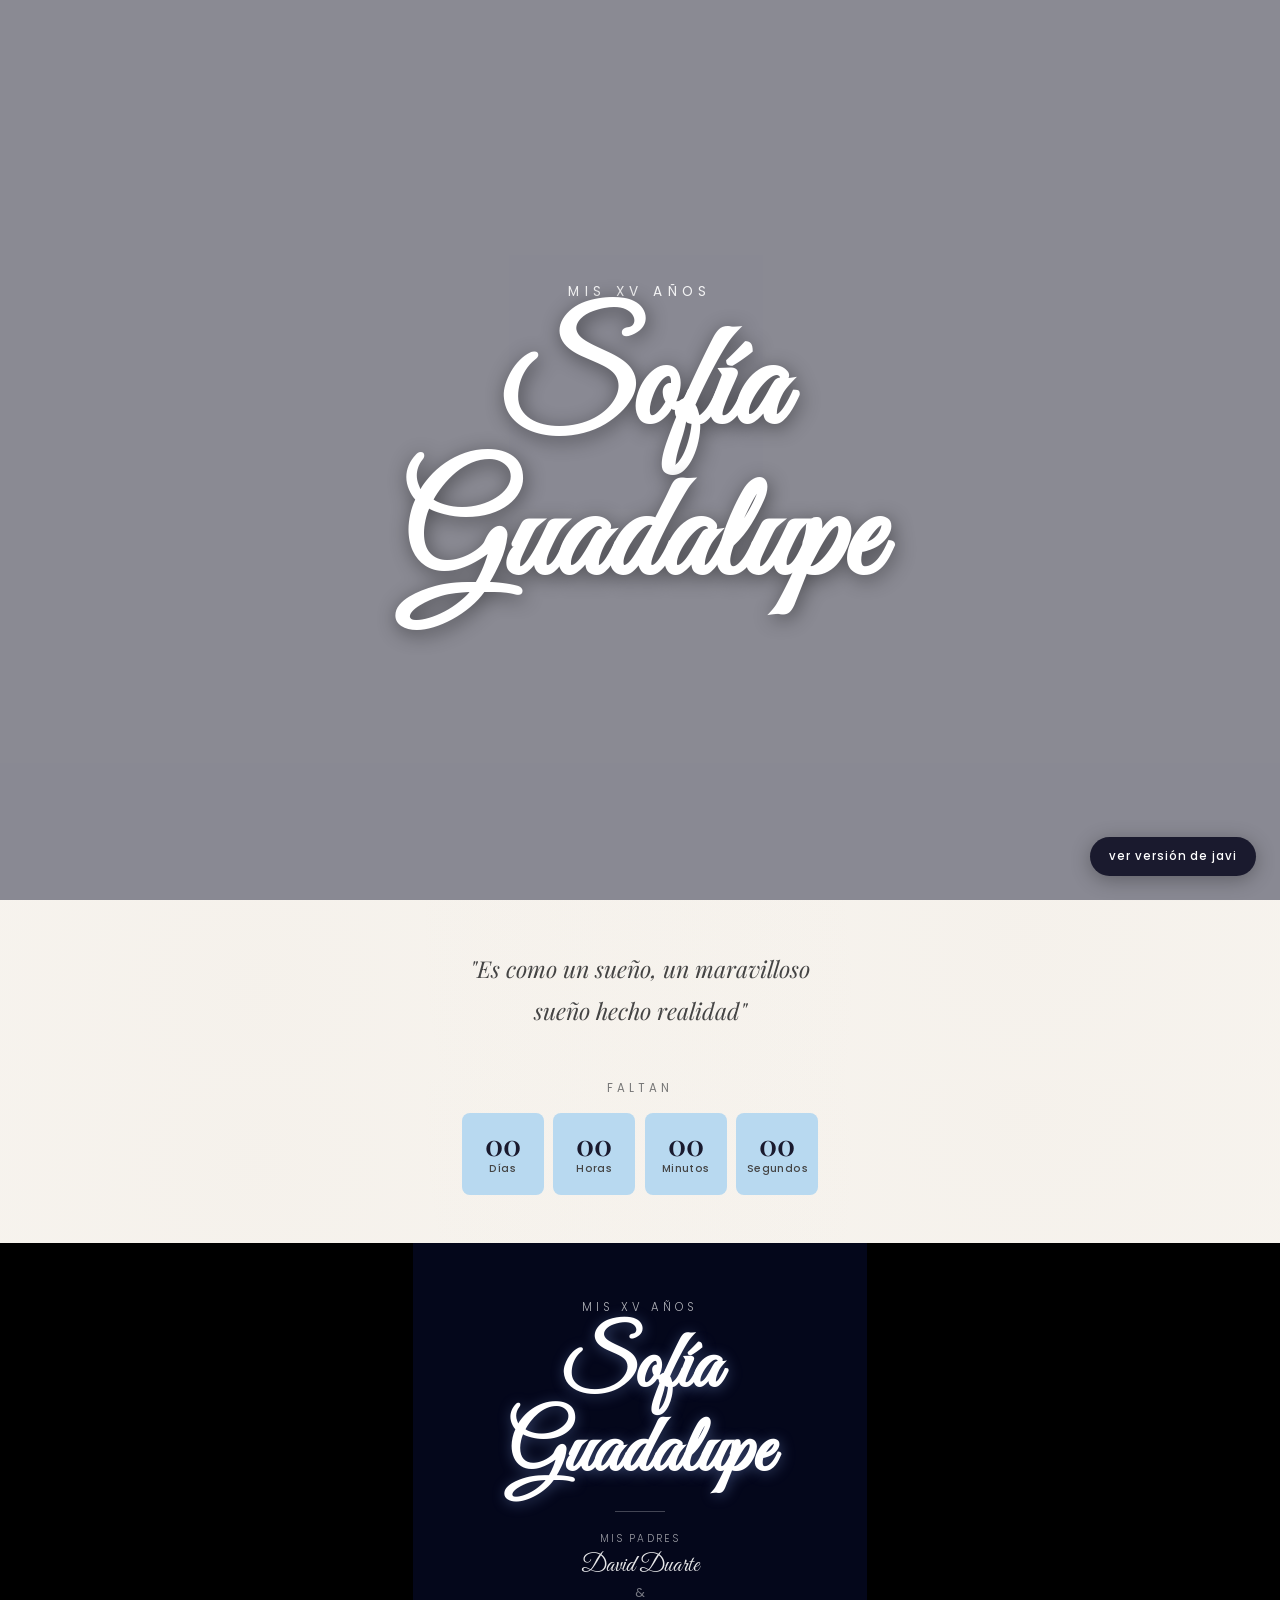
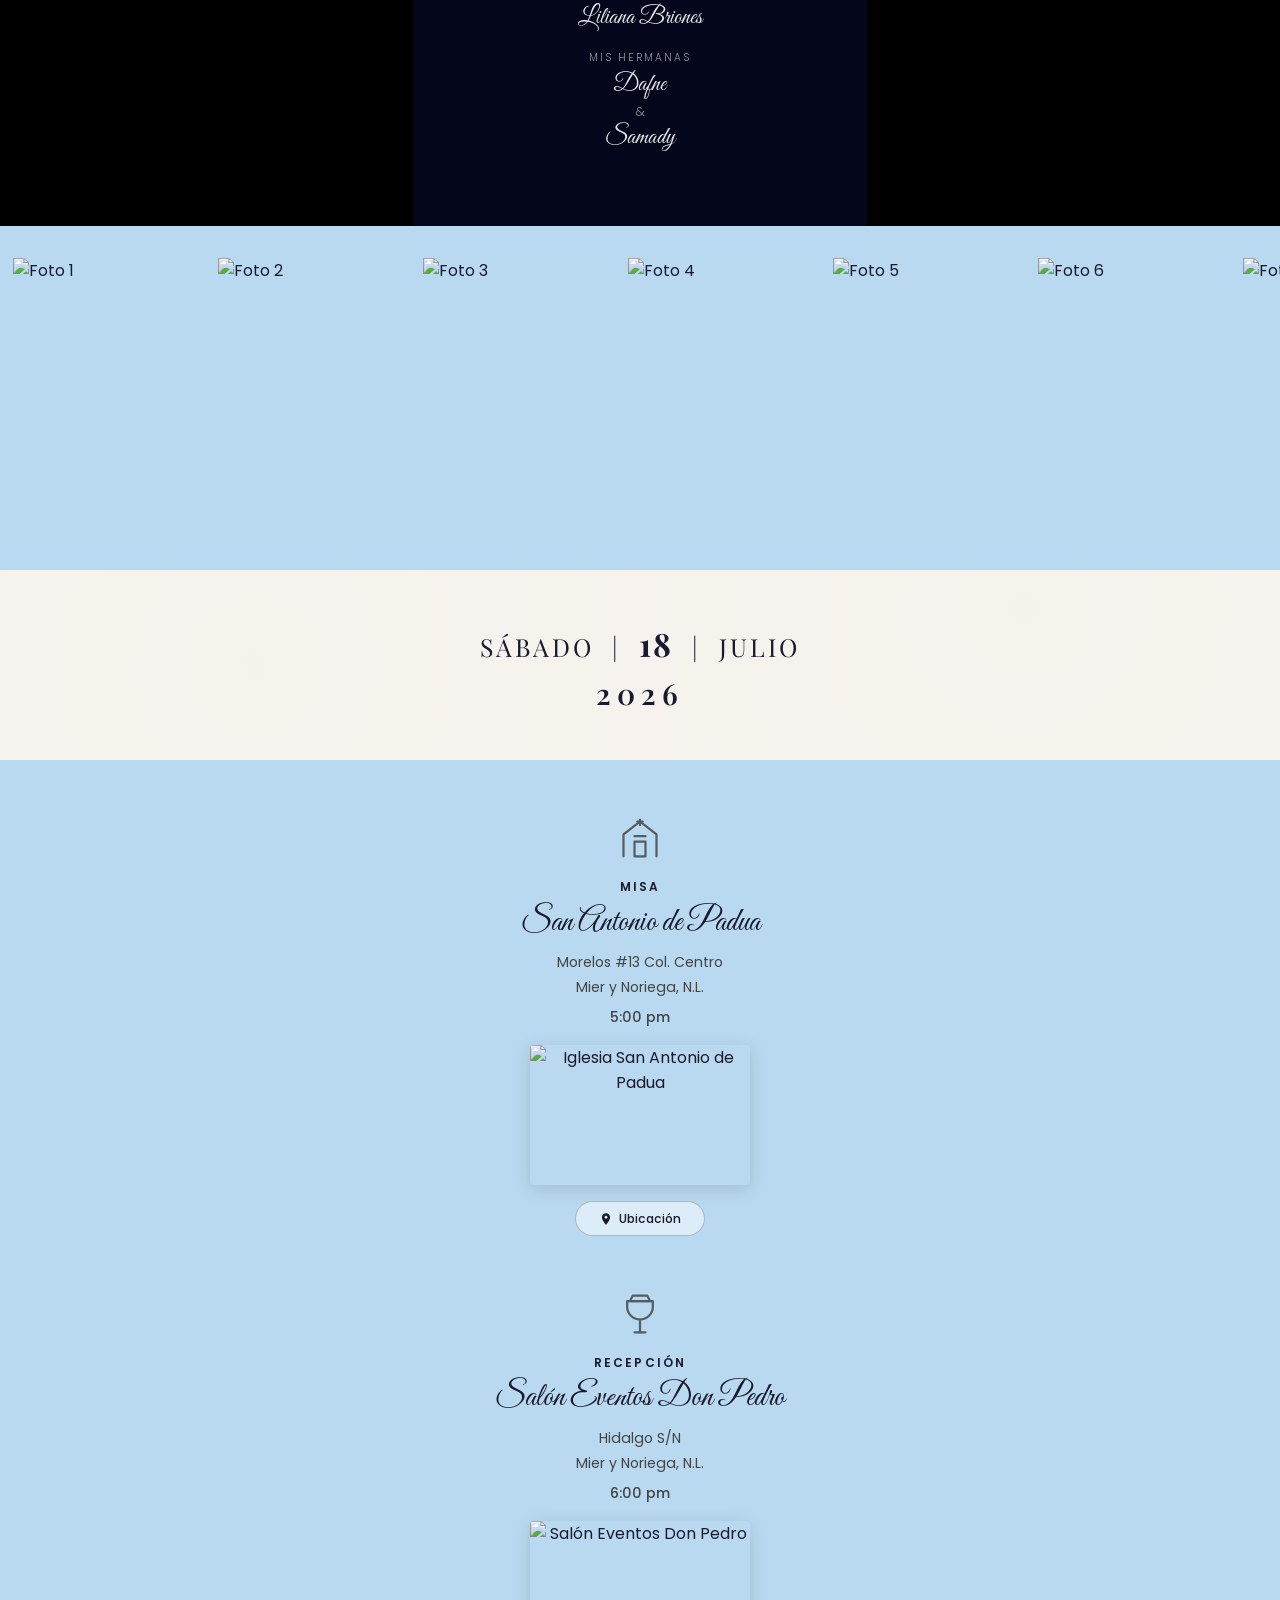
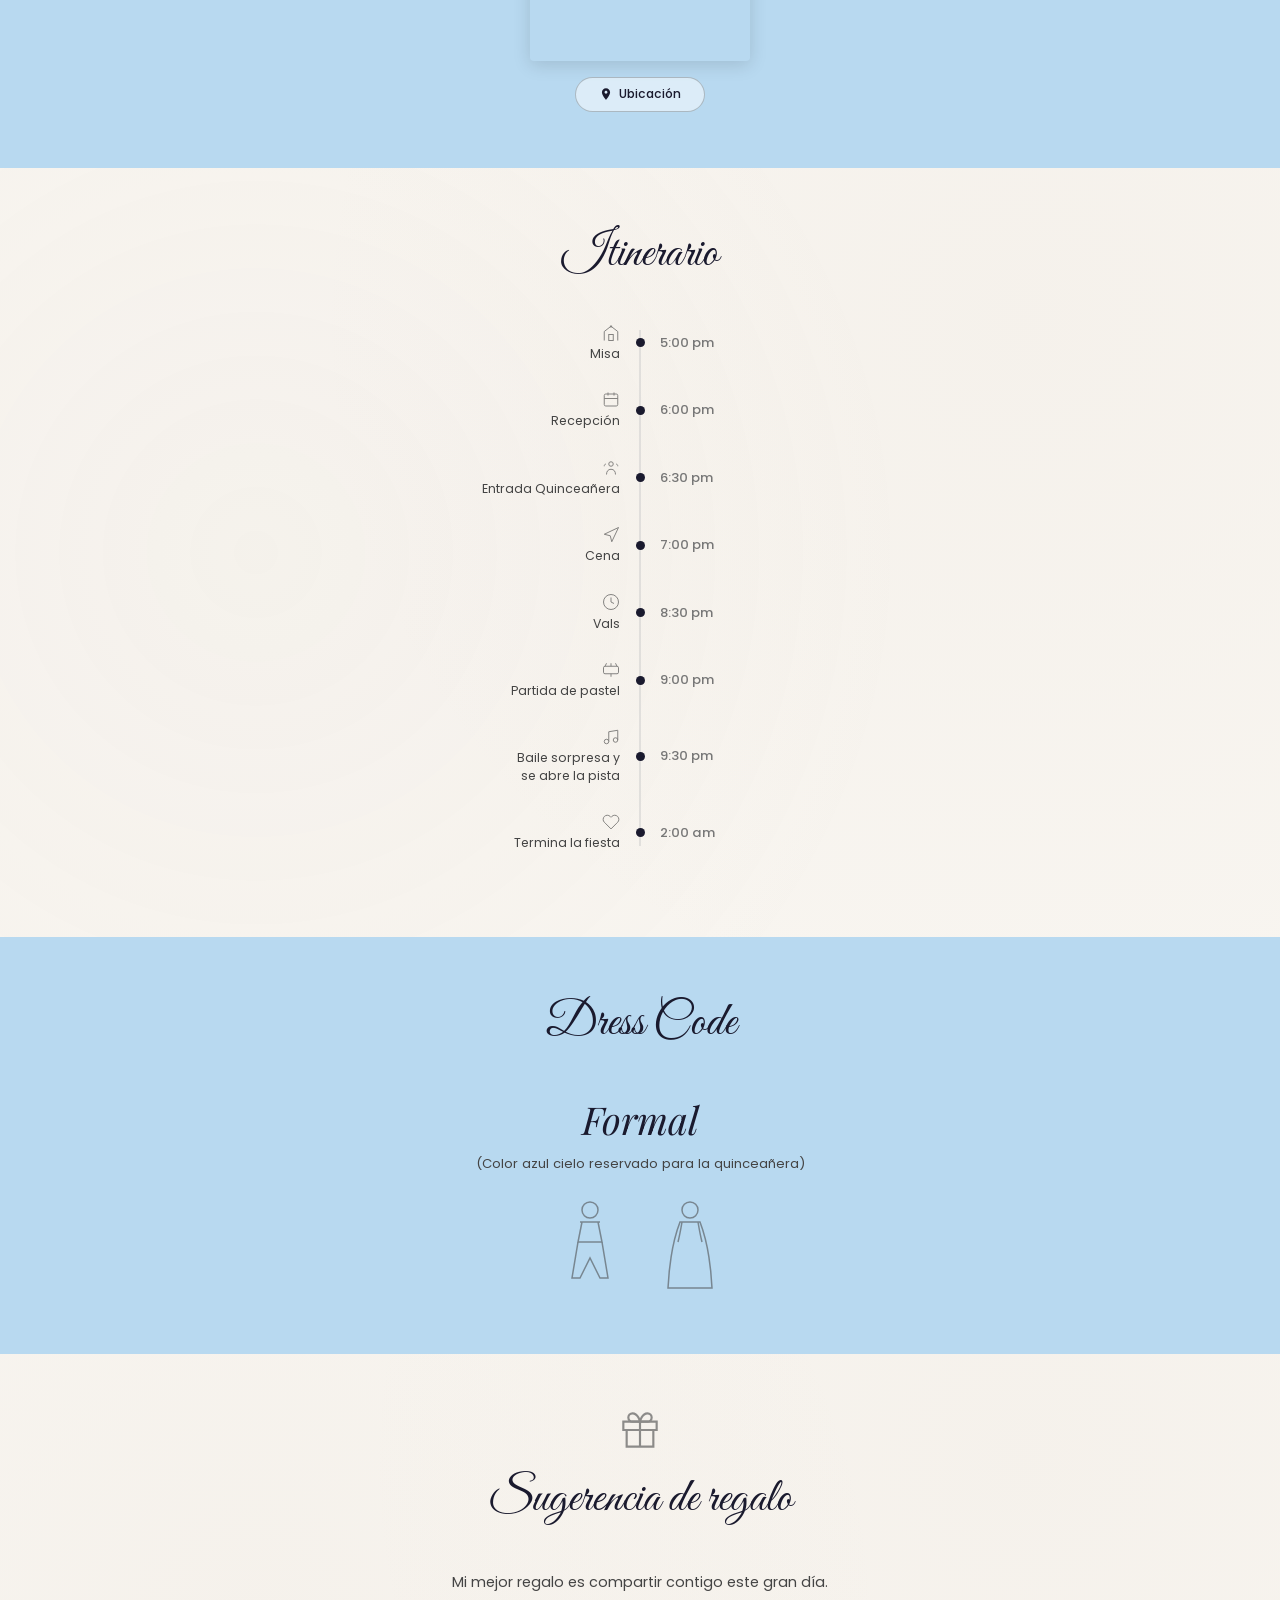
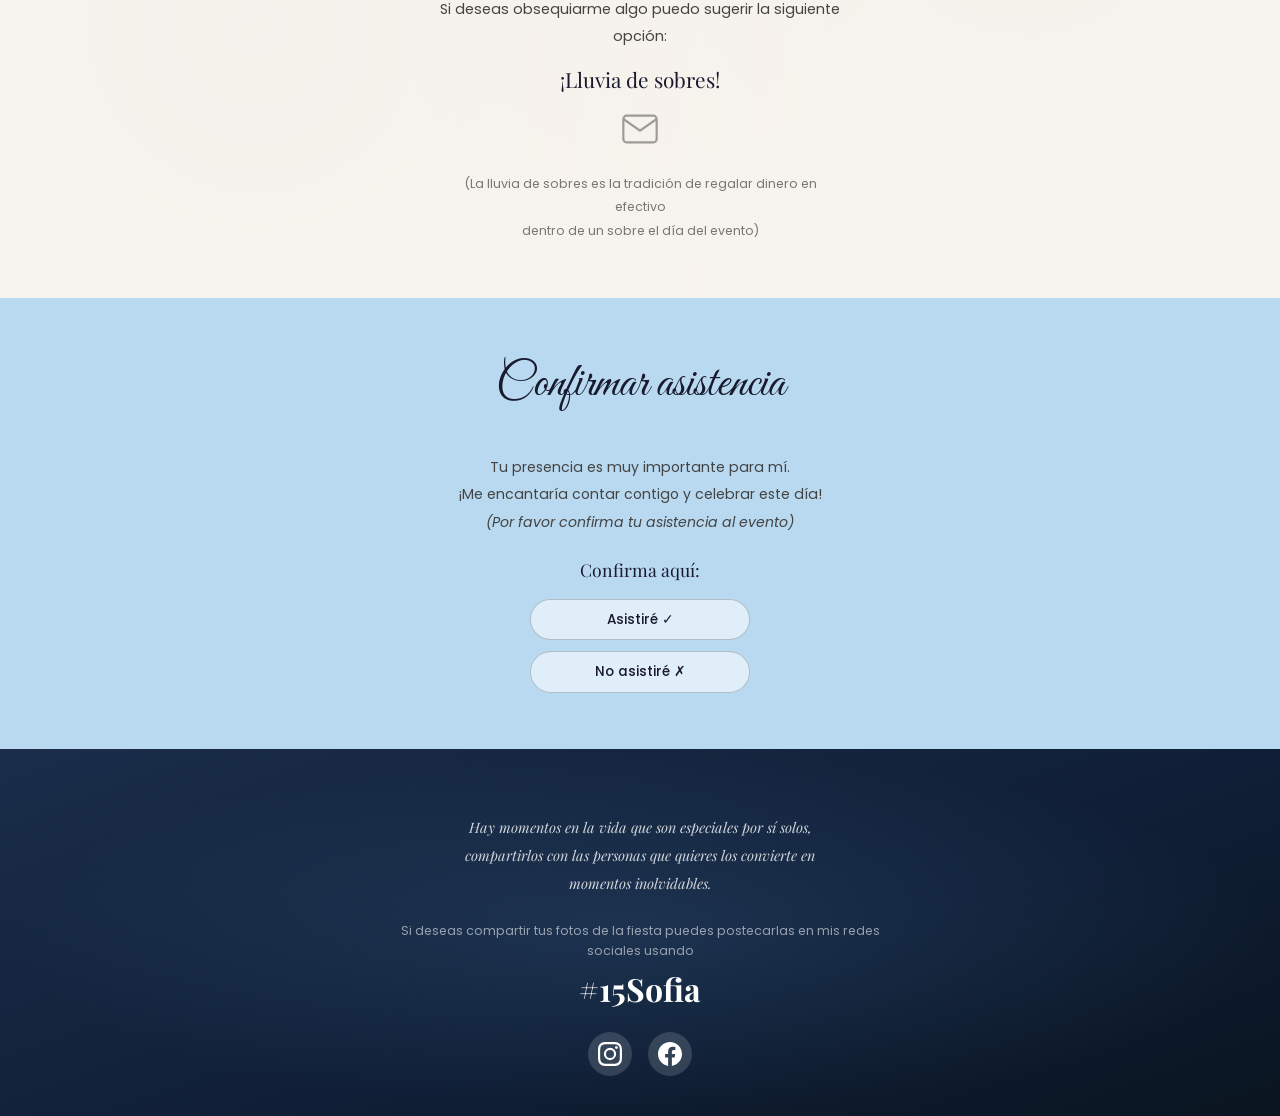
==== index.html @ 80cb5ed6 "Replace all image placeholders with freepik image" ====
<!DOCTYPE html>
<html lang="es">
<head>
    <meta charset="UTF-8">
    <meta name="viewport" content="width=device-width, initial-scale=1.0">
    <title>Sofía Guadalupe - Mis XV Años</title>
    <link rel="stylesheet" href="styles.css?v=4">
    <link rel="preconnect" href="https://fonts.googleapis.com">
    <link rel="preconnect" href="https://fonts.gstatic.com" crossorigin>
    <link href="https://fonts.googleapis.com/css2?family=Great+Vibes&family=Playfair+Display:ital,wght@0,400;0,600;0,700;1,400&family=Poppins:wght@300;400;500;600&display=swap" rel="stylesheet">
</head>
<body>

    <!-- 1. HERO -->
    <section class="hero" style="background-image: url('https://cdn-icons-png.freepik.com/512/11242/11242621.png');">
        <div class="hero-overlay"></div>
        <div class="hero-content">
            <p class="hero-label">MIS XV AÑOS</p>
            <h1 class="hero-name">Sofía<br>Guadalupe</h1>
        </div>
    </section>

    <!-- 2. QUOTE -->
    <section class="quote-section texture-bg">
        <p class="quote-text">"Es como un sueño, un maravilloso<br>sueño hecho realidad"</p>
    </section>

    <!-- 3. COUNTDOWN -->
    <section class="countdown-section texture-bg">
        <p class="countdown-label">FALTAN</p>
        <div class="countdown-grid">
            <div class="countdown-box">
                <span class="countdown-number" id="days">00</span>
                <span class="countdown-unit">Días</span>
            </div>
            <div class="countdown-box">
                <span class="countdown-number" id="hours">00</span>
                <span class="countdown-unit">Horas</span>
            </div>
            <div class="countdown-box">
                <span class="countdown-number" id="minutes">00</span>
                <span class="countdown-unit">Minutos</span>
            </div>
            <div class="countdown-box">
                <span class="countdown-number" id="seconds">00</span>
                <span class="countdown-unit">Segundos</span>
            </div>
        </div>
    </section>

    <!-- 4. INVITATION CARD -->
    <section class="invitation-section">
        <div class="invitation-layout">
            <div class="inv-side inv-left" style="background-image: url('https://cdn-icons-png.freepik.com/512/11242/11242621.png');"></div>
            <div class="invitation-card">
                <p class="inv-xv-label">MIS XV AÑOS</p>
                <h2 class="inv-name">Sofía<br>Guadalupe</h2>
                <div class="inv-divider"></div>
                <div class="inv-family-block">
                    <p class="inv-family-title">Mis padres</p>
                    <p class="inv-family-script">David Duarte</p>
                    <p class="inv-amp">&amp;</p>
                    <p class="inv-family-script">Liliana Briones</p>
                </div>
                <div class="inv-family-block">
                    <p class="inv-family-title">Mis hermanas</p>
                    <p class="inv-family-script">Dafne</p>
                    <p class="inv-amp">&amp;</p>
                    <p class="inv-family-script">Samady</p>
                </div>
            </div>
            <div class="inv-side inv-right" style="background-image: url('https://cdn-icons-png.freepik.com/512/11242/11242621.png'); transform: scaleX(-1);"></div>
        </div>
    </section>

    <!-- 5. PHOTO GALLERY -->
    <section class="gallery-section blue-bg">
        <div class="gallery-scroll">
            <div class="gallery-item">
                <img src="https://cdn-icons-png.freepik.com/512/11242/11242621.png" alt="Foto 1">
            </div>
            <div class="gallery-item">
                <img src="https://images.unsplash.com/photo-1518611507436-f9221403cca2?w=350&h=500&fit=crop" alt="Foto 2">
            </div>
            <div class="gallery-item">
                <img src="https://cdn-icons-png.freepik.com/512/11242/11242621.png" alt="Foto 3">
            </div>
            <div class="gallery-item">
                <img src="https://cdn-icons-png.freepik.com/512/11242/11242621.png" alt="Foto 4">
            </div>
            <div class="gallery-item">
                <img src="https://cdn-icons-png.freepik.com/512/11242/11242621.png" alt="Foto 5">
            </div>
            <div class="gallery-item">
                <img src="https://cdn-icons-png.freepik.com/512/11242/11242621.png" alt="Foto 6">
            </div>
            <div class="gallery-item">
                <img src="https://cdn-icons-png.freepik.com/512/11242/11242621.png" alt="Foto 7">
            </div>
        </div>
    </section>

    <!-- 6. DATE -->
    <section class="date-section texture-bg">
        <p class="date-text">SÁBADO &nbsp;|&nbsp; <strong>18</strong> &nbsp;|&nbsp; JULIO</p>
        <p class="date-year">2026</p>
    </section>

    <!-- 7. EVENT DETAILS -->
    <section class="event-section blue-bg">

        <div class="event-item">
            <div class="event-icon-wrap">
                <svg xmlns="http://www.w3.org/2000/svg" width="44" height="44" viewBox="0 0 24 24" fill="none" stroke="#333" stroke-width="1.2" stroke-linecap="round" stroke-linejoin="round">
                    <path d="M12 2v3M10.5 3h3M3 22V10l9-7 9 7v12"/>
                    <rect x="9" y="14" width="6" height="8"/>
                    <path d="M9 11h6"/>
                </svg>
            </div>
            <h3 class="event-type">Misa</h3>
            <p class="event-venue-script">San Antonio de Padua</p>
            <p class="event-address">Morelos #13 Col. Centro<br>Mier y Noriega, N.L.</p>
            <p class="event-time-tag">5:00 pm</p>
            <div class="event-venue-photo">
                <img src="https://cdn-icons-png.freepik.com/512/11242/11242621.png" alt="Iglesia San Antonio de Padua">
            </div>
            <a href="https://maps.google.com/?q=San+Antonio+de+Padua+Mier+y+Noriega+NL" target="_blank" class="location-btn">
                <svg xmlns="http://www.w3.org/2000/svg" width="14" height="14" viewBox="0 0 24 24" fill="currentColor"><path d="M12 2C8.13 2 5 5.13 5 9c0 5.25 7 13 7 13s7-7.75 7-13c0-3.87-3.13-7-7-7zm0 9.5c-1.38 0-2.5-1.12-2.5-2.5s1.12-2.5 2.5-2.5 2.5 1.12 2.5 2.5-1.12 2.5-2.5 2.5z"/></svg>
                Ubicación
            </a>
        </div>

        <div class="event-item">
            <div class="event-icon-wrap">
                <svg xmlns="http://www.w3.org/2000/svg" width="44" height="44" viewBox="0 0 24 24" fill="none" stroke="#333" stroke-width="1.2" stroke-linecap="round" stroke-linejoin="round">
                    <path d="M8 2h8l1.5 3H6.5L8 2z"/>
                    <path d="M5 5h14v3a7 7 0 0 1-14 0V5z"/>
                    <path d="M12 15v7"/>
                    <path d="M9 22h6"/>
                </svg>
            </div>
            <h3 class="event-type">Recepción</h3>
            <p class="event-venue-script">Salón Eventos Don Pedro</p>
            <p class="event-address">Hidalgo S/N<br>Mier y Noriega, N.L.</p>
            <p class="event-time-tag">6:00 pm</p>
            <div class="event-venue-photo">
                <img src="https://cdn-icons-png.freepik.com/512/11242/11242621.png" alt="Salón Eventos Don Pedro">
            </div>
            <a href="https://maps.google.com/?q=Salon+Don+Pedro+Mier+y+Noriega+NL" target="_blank" class="location-btn">
                <svg xmlns="http://www.w3.org/2000/svg" width="14" height="14" viewBox="0 0 24 24" fill="currentColor"><path d="M12 2C8.13 2 5 5.13 5 9c0 5.25 7 13 7 13s7-7.75 7-13c0-3.87-3.13-7-7-7zm0 9.5c-1.38 0-2.5-1.12-2.5-2.5s1.12-2.5 2.5-2.5 2.5 1.12 2.5 2.5-1.12 2.5-2.5 2.5z"/></svg>
                Ubicación
            </a>
        </div>

    </section>

    <!-- 8. ITINERARY -->
    <section class="itinerary-section texture-bg">
        <h2 class="section-script">Itinerario</h2>
        <div class="timeline">
            <div class="tl-item">
                <div class="tl-left">
                    <svg xmlns="http://www.w3.org/2000/svg" width="22" height="22" viewBox="0 0 24 24" fill="none" stroke="#444" stroke-width="1.3"><path d="M12 2v3M10.5 3h3M3 22V10l9-7 9 7v12"/><rect x="9" y="14" width="6" height="8"/></svg>
                    <span class="tl-label">Misa</span>
                </div>
                <div class="tl-dot"></div>
                <div class="tl-right">5:00 pm</div>
            </div>
            <div class="tl-item">
                <div class="tl-left">
                    <svg xmlns="http://www.w3.org/2000/svg" width="22" height="22" viewBox="0 0 24 24" fill="none" stroke="#444" stroke-width="1.3"><rect x="3" y="4" width="18" height="16" rx="2"/><path d="M16 2v4M8 2v4M3 10h18"/></svg>
                    <span class="tl-label">Recepción</span>
                </div>
                <div class="tl-dot"></div>
                <div class="tl-right">6:00 pm</div>
            </div>
            <div class="tl-item">
                <div class="tl-left">
                    <svg xmlns="http://www.w3.org/2000/svg" width="22" height="22" viewBox="0 0 24 24" fill="none" stroke="#444" stroke-width="1.3"><circle cx="12" cy="8" r="3"/><path d="M6 22c0-4 2-7 6-7s6 3 6 7"/><path d="M19 8c1.5.5 2 1.5 2 3"/><path d="M5 8c-1.5.5-2 1.5-2 3"/></svg>
                    <span class="tl-label">Entrada Quinceañera</span>
                </div>
                <div class="tl-dot"></div>
                <div class="tl-right">6:30 pm</div>
            </div>
            <div class="tl-item">
                <div class="tl-left">
                    <svg xmlns="http://www.w3.org/2000/svg" width="22" height="22" viewBox="0 0 24 24" fill="none" stroke="#444" stroke-width="1.3"><path d="M3 11l19-9-9 19-2-8-8-2z"/></svg>
                    <span class="tl-label">Cena</span>
                </div>
                <div class="tl-dot"></div>
                <div class="tl-right">7:00 pm</div>
            </div>
            <div class="tl-item">
                <div class="tl-left">
                    <svg xmlns="http://www.w3.org/2000/svg" width="22" height="22" viewBox="0 0 24 24" fill="none" stroke="#444" stroke-width="1.3"><circle cx="12" cy="12" r="10"/><path d="M12 6v6l4 2"/></svg>
                    <span class="tl-label">Vals</span>
                </div>
                <div class="tl-dot"></div>
                <div class="tl-right">8:30 pm</div>
            </div>
            <div class="tl-item">
                <div class="tl-left">
                    <svg xmlns="http://www.w3.org/2000/svg" width="22" height="22" viewBox="0 0 24 24" fill="none" stroke="#444" stroke-width="1.3"><path d="M20 7H4a2 2 0 0 0-2 2v6a2 2 0 0 0 2 2h16a2 2 0 0 0 2-2V9a2 2 0 0 0-2-2z"/><path d="M12 3v4M12 17v4M4 7l2-4M20 7l-2-4"/></svg>
                    <span class="tl-label">Partida de pastel</span>
                </div>
                <div class="tl-dot"></div>
                <div class="tl-right">9:00 pm</div>
            </div>
            <div class="tl-item">
                <div class="tl-left">
                    <svg xmlns="http://www.w3.org/2000/svg" width="22" height="22" viewBox="0 0 24 24" fill="none" stroke="#444" stroke-width="1.3"><path d="M9 18V5l12-2v13"/><circle cx="6" cy="18" r="3"/><circle cx="18" cy="16" r="3"/></svg>
                    <span class="tl-label">Baile sorpresa y<br>se abre la pista</span>
                </div>
                <div class="tl-dot"></div>
                <div class="tl-right">9:30 pm</div>
            </div>
            <div class="tl-item">
                <div class="tl-left">
                    <svg xmlns="http://www.w3.org/2000/svg" width="22" height="22" viewBox="0 0 24 24" fill="none" stroke="#444" stroke-width="1.3"><path d="M20.84 4.61a5.5 5.5 0 0 0-7.78 0L12 5.67l-1.06-1.06a5.5 5.5 0 0 0-7.78 7.78l1.06 1.06L12 21.23l7.78-7.78 1.06-1.06a5.5 5.5 0 0 0 0-7.78z"/></svg>
                    <span class="tl-label">Termina la fiesta</span>
                </div>
                <div class="tl-dot"></div>
                <div class="tl-right">2:00 am</div>
            </div>
        </div>
    </section>

    <!-- 9. DRESS CODE -->
    <section class="dresscode-section blue-bg">
        <h2 class="section-script">Dress Code</h2>
        <p class="dresscode-style">Formal</p>
        <p class="dresscode-note">(Color azul cielo reservado para la quinceañera)</p>
        <div class="dresscode-figures">
            <svg xmlns="http://www.w3.org/2000/svg" width="60" height="100" viewBox="0 0 60 100" fill="none" stroke="#444" stroke-width="1.5">
                <circle cx="30" cy="12" r="8"/>
                <path d="M20 24h20M22 24l-4 20h24l-4-20"/>
                <path d="M18 44l-6 36h8l10-20 10 20h8l-6-36"/>
            </svg>
            <svg xmlns="http://www.w3.org/2000/svg" width="60" height="100" viewBox="0 0 60 100" fill="none" stroke="#444" stroke-width="1.5">
                <circle cx="30" cy="12" r="8"/>
                <path d="M20 24 Q10 50 8 90h44Q50 50 40 24z"/>
                <path d="M22 24 Q20 36 18 44M38 24 Q40 36 42 44"/>
            </svg>
        </div>
    </section>

    <!-- 10. GIFT SUGGESTION -->
    <section class="gift-section texture-bg">
        <div class="gift-icon-wrap">
            <svg xmlns="http://www.w3.org/2000/svg" width="40" height="40" viewBox="0 0 24 24" fill="none" stroke="#555" stroke-width="1.3"><path d="M20 12v10H4V12"/><path d="M22 7H2v5h20V7z"/><path d="M12 22V7"/><path d="M12 7H7.5a2.5 2.5 0 0 1 0-5C11 2 12 7 12 7z"/><path d="M12 7h4.5a2.5 2.5 0 0 0 0-5C13 2 12 7 12 7z"/></svg>
        </div>
        <h2 class="section-script">Sugerencia de regalo</h2>
        <p class="gift-text">Mi mejor regalo es compartir contigo este gran día.<br>Si deseas obsequiarme algo puedo sugerir la siguiente opción:</p>
        <p class="gift-highlight">¡Lluvia de sobres!</p>
        <div class="gift-envelope-wrap">
            <svg xmlns="http://www.w3.org/2000/svg" width="40" height="40" viewBox="0 0 24 24" fill="none" stroke="#555" stroke-width="1.3"><path d="M4 4h16c1.1 0 2 .9 2 2v12c0 1.1-.9 2-2 2H4c-1.1 0-2-.9-2-2V6c0-1.1.9-2 2-2z"/><polyline points="22,6 12,13 2,6"/></svg>
        </div>
        <p class="gift-note">(La lluvia de sobres es la tradición de regalar dinero en efectivo<br>dentro de un sobre el día del evento)</p>
    </section>

    <!-- 11. RSVP -->
    <section class="rsvp-section blue-bg">
        <h2 class="section-script">Confirmar asistencia</h2>
        <p class="rsvp-text">Tu presencia es muy importante para mí.<br>¡Me encantaría contar contigo y celebrar este día!<br><em>(Por favor confirma tu asistencia al evento)</em></p>
        <p class="rsvp-confirm-label">Confirma aquí:</p>
        <div class="rsvp-buttons">
            <button class="rsvp-btn yes-btn" id="yesBtn">Asistiré ✓</button>
            <button class="rsvp-btn no-btn" id="noBtn">No asistiré ✗</button>
        </div>
    </section>

    <!-- 12. FOOTER -->
    <footer class="footer-section">
        <div class="footer-content">
            <p class="footer-quote"><em>Hay momentos en la vida que son especiales por sí solos,<br>compartirlos con las personas que quieres los convierte en<br>momentos inolvidables.</em></p>
            <p class="footer-share">Si deseas compartir tus fotos de la fiesta puedes postecarlas en mis redes sociales usando</p>
            <p class="footer-hashtag">#15Sofia</p>
            <div class="footer-socials">
                <a href="#" class="social-icon">
                    <svg xmlns="http://www.w3.org/2000/svg" width="24" height="24" viewBox="0 0 24 24" fill="white"><path d="M12 2.163c3.204 0 3.584.012 4.85.07 3.252.148 4.771 1.691 4.919 4.919.058 1.265.069 1.645.069 4.849 0 3.205-.012 3.584-.069 4.849-.149 3.225-1.664 4.771-4.919 4.919-1.266.058-1.644.07-4.85.07-3.204 0-3.584-.012-4.849-.07-3.26-.149-4.771-1.699-4.919-4.92-.058-1.265-.07-1.644-.07-4.849 0-3.204.013-3.583.07-4.849.149-3.227 1.664-4.771 4.919-4.919 1.266-.057 1.645-.069 4.849-.069zM12 0C8.741 0 8.333.014 7.053.072 2.695.272.273 2.69.073 7.052.014 8.333 0 8.741 0 12c0 3.259.014 3.668.072 4.948.2 4.358 2.618 6.78 6.98 6.98C8.333 23.986 8.741 24 12 24c3.259 0 3.668-.014 4.948-.072 4.354-.2 6.782-2.618 6.979-6.98.059-1.28.073-1.689.073-4.948 0-3.259-.014-3.667-.072-4.947-.196-4.354-2.617-6.78-6.979-6.98C15.668.014 15.259 0 12 0zm0 5.838a6.162 6.162 0 1 0 0 12.324 6.162 6.162 0 0 0 0-12.324zM12 16a4 4 0 1 1 0-8 4 4 0 0 1 0 8zm6.406-11.845a1.44 1.44 0 1 0 0 2.881 1.44 1.44 0 0 0 0-2.881z"/></svg>
                </a>
                <a href="#" class="social-icon">
                    <svg xmlns="http://www.w3.org/2000/svg" width="24" height="24" viewBox="0 0 24 24" fill="white"><path d="M24 12.073c0-6.627-5.373-12-12-12s-12 5.373-12 12c0 5.99 4.388 10.954 10.125 11.854v-8.385H7.078v-3.47h3.047V9.43c0-3.007 1.792-4.669 4.533-4.669 1.312 0 2.686.235 2.686.235v2.953H15.83c-1.491 0-1.956.925-1.956 1.874v2.25h3.328l-.532 3.47h-2.796v8.385C19.612 23.027 24 18.062 24 12.073z"/></svg>
                </a>
            </div>
        </div>
    </footer>

    <!-- Floating Button -->
    <a href="javi.html" class="float-btn">ver versión de javi</a>

    <script src="script.js?v=2"></script>
</body>
</html>
---- styles.css ----
* {
    margin: 0;
    padding: 0;
    box-sizing: border-box;
}

:root {
    --blue: #b8d9f0;
    --blue-light: #cce4f5;
    --white: #ffffff;
    --texture: #f8f5f0;
    --text-dark: #1a1a2e;
    --text-mid: #444;
    --text-light: #777;
    --script-font: 'Great Vibes', cursive;
    --serif-font: 'Playfair Display', serif;
    --body-font: 'Poppins', sans-serif;
}

html {
    scroll-behavior: smooth;
}

body {
    font-family: var(--body-font);
    color: var(--text-dark);
    overflow-x: hidden;
    -webkit-text-size-adjust: 100%;
}

img {
    max-width: 100%;
    display: block;
}

/* ─── UTILITIES ────────────────────────────────── */
.texture-bg {
    background-color: var(--texture);
    background-image:
        radial-gradient(circle at 20% 50%, rgba(200,180,160,0.06) 0%, transparent 60%),
        radial-gradient(circle at 80% 20%, rgba(200,180,160,0.06) 0%, transparent 60%);
}

.blue-bg {
    background-color: var(--blue);
}

/* ─── 1. HERO ──────────────────────────────────── */
.hero {
    position: relative;
    height: 100vh;
    height: 100svh;
    min-height: 500px;
    background-size: cover;
    background-position: center;
    background-repeat: no-repeat;
    display: flex;
    align-items: center;
    justify-content: center;
    text-align: center;
}

.hero-overlay {
    position: absolute;
    inset: 0;
    background: rgba(10, 10, 30, 0.48);
}

.hero-content {
    position: relative;
    z-index: 2;
    color: white;
    padding: 0 1.5rem;
}

.hero-label {
    font-family: var(--body-font);
    font-size: clamp(0.65rem, 2vw, 0.85rem);
    font-weight: 400;
    letter-spacing: 0.4em;
    opacity: 0.9;
    margin-bottom: 0.8rem;
}

.hero-name {
    font-family: var(--script-font);
    font-size: clamp(3.5rem, 15vw, 9rem);
    line-height: 1.05;
    text-shadow: 2px 4px 20px rgba(0,0,0,0.45);
    animation: fadeUp 1.2s ease both;
}

@keyframes fadeUp {
    from { opacity: 0; transform: translateY(30px); }
    to   { opacity: 1; transform: translateY(0); }
}

/* ─── 2. QUOTE ─────────────────────────────────── */
.quote-section {
    padding: 3rem 1.5rem;
    text-align: center;
}

.quote-text {
    font-family: var(--serif-font);
    font-style: italic;
    font-size: clamp(1rem, 3.5vw, 1.45rem);
    color: var(--text-mid);
    line-height: 1.8;
}

/* ─── 3. COUNTDOWN ─────────────────────────────── */
.countdown-section {
    padding: 0 1.5rem 3rem;
    text-align: center;
}

.countdown-label {
    font-size: 0.72rem;
    letter-spacing: 0.35em;
    color: var(--text-light);
    margin-bottom: 1rem;
}

.countdown-grid {
    display: inline-flex;
    gap: 0.6rem;
    justify-content: center;
    flex-wrap: wrap;
}

.countdown-box {
    background: var(--blue);
    border-radius: 8px;
    width: clamp(62px, 18vw, 82px);
    height: clamp(62px, 18vw, 82px);
    display: flex;
    flex-direction: column;
    align-items: center;
    justify-content: center;
    gap: 2px;
}

.countdown-number {
    font-family: var(--serif-font);
    font-size: clamp(1.4rem, 5vw, 1.8rem);
    font-weight: 600;
    color: var(--text-dark);
    line-height: 1;
}

.countdown-unit {
    font-size: clamp(0.55rem, 1.5vw, 0.65rem);
    color: var(--text-mid);
    font-weight: 500;
    letter-spacing: 0.04em;
}

/* ─── 4. INVITATION CARD ───────────────────────── */
.invitation-section {
    background: #000;
}

.invitation-layout {
    display: grid;
    grid-template-columns: 1fr 1.1fr 1fr;
    min-height: 500px;
}

.inv-side {
    background-size: cover;
    background-position: center;
    opacity: 0.62;
}

.invitation-card {
    background: rgba(5, 8, 30, 0.93);
    color: white;
    display: flex;
    flex-direction: column;
    align-items: center;
    justify-content: center;
    padding: clamp(2rem, 5vw, 3.5rem) clamp(1rem, 4vw, 2.5rem);
    text-align: center;
}

.inv-xv-label {
    font-size: clamp(0.6rem, 1.8vw, 0.72rem);
    letter-spacing: 0.35em;
    opacity: 0.7;
    margin-bottom: 0.7rem;
    font-weight: 300;
}

.inv-name {
    font-family: var(--script-font);
    font-size: clamp(2.4rem, 8vw, 5rem);
    line-height: 1.05;
    margin-bottom: 1rem;
    text-shadow: 1px 2px 14px rgba(150,180,255,0.35);
}

.inv-divider {
    width: 50px;
    height: 1px;
    background: rgba(255,255,255,0.25);
    margin: 0 auto 1.2rem;
}

.inv-family-block {
    margin-bottom: 1rem;
}

.inv-family-title {
    font-size: clamp(0.58rem, 1.5vw, 0.65rem);
    letter-spacing: 0.2em;
    text-transform: uppercase;
    opacity: 0.6;
    margin-bottom: 0.25rem;
    font-weight: 300;
}

.inv-family-script {
    font-family: var(--script-font);
    font-size: clamp(1.1rem, 3.5vw, 1.5rem);
    opacity: 0.9;
    line-height: 1.3;
}

.inv-amp {
    font-size: 0.8rem;
    opacity: 0.45;
    margin: 0.1rem 0;
}

/* ─── 5. GALLERY ───────────────────────────────── */
.gallery-section {
    padding: 2rem 0;
    overflow: hidden;
}

.gallery-scroll {
    display: flex;
    gap: 5px;
    overflow-x: auto;
    padding: 0 0.8rem;
    scrollbar-width: none;
    -ms-overflow-style: none;
    -webkit-overflow-scrolling: touch;
    cursor: grab;
    touch-action: pan-x;
}

.gallery-scroll::-webkit-scrollbar { display: none; }
.gallery-scroll:active { cursor: grabbing; }

.gallery-item {
    flex: 0 0 auto;
    width: clamp(130px, 30vw, 200px);
}

.gallery-item img {
    width: 100%;
    height: clamp(185px, 45vw, 280px);
    object-fit: cover;
}

/* ─── 6. DATE ──────────────────────────────────── */
.date-section {
    padding: 3rem 1.5rem;
    text-align: center;
}

.date-text {
    font-family: var(--serif-font);
    font-size: clamp(0.9rem, 3.5vw, 1.55rem);
    font-weight: 400;
    letter-spacing: 0.12em;
    color: var(--text-dark);
    text-transform: uppercase;
    line-height: 1.6;
}

.date-text strong {
    font-size: clamp(1.2rem, 5vw, 2rem);
    font-weight: 700;
}

.date-year {
    font-family: var(--serif-font);
    font-size: clamp(1.1rem, 3.5vw, 1.8rem);
    font-weight: 600;
    color: var(--text-dark);
    margin-top: 0.3rem;
    letter-spacing: 0.2em;
}

/* ─── 7. EVENT DETAILS ─────────────────────────── */
.event-section {
    padding: 3.5rem 1.5rem;
    display: flex;
    flex-direction: column;
    align-items: center;
    gap: 3.5rem;
}

.event-item {
    display: flex;
    flex-direction: column;
    align-items: center;
    text-align: center;
    width: 100%;
    max-width: 420px;
}

.event-icon-wrap {
    margin-bottom: 0.7rem;
    opacity: 0.75;
}

.event-type {
    font-size: 0.75rem;
    font-weight: 600;
    letter-spacing: 0.18em;
    text-transform: uppercase;
    color: var(--text-dark);
    margin-bottom: 0.4rem;
}

.event-venue-script {
    font-family: var(--script-font);
    font-size: clamp(1.5rem, 5vw, 2rem);
    color: var(--text-dark);
    margin-bottom: 0.35rem;
    line-height: 1.3;
}

.event-address {
    font-size: clamp(0.8rem, 2.5vw, 0.88rem);
    color: var(--text-mid);
    line-height: 1.8;
    margin-bottom: 0.4rem;
}

.event-time-tag {
    font-size: 0.88rem;
    font-weight: 500;
    color: var(--text-mid);
    margin-bottom: 1.1rem;
}

.event-venue-photo {
    width: 100%;
    max-width: 220px;
    border-radius: 4px;
    overflow: hidden;
    margin-bottom: 1rem;
    box-shadow: 0 4px 18px rgba(0,0,0,0.13);
}

.event-venue-photo img {
    width: 100%;
    height: 140px;
    object-fit: cover;
}

.location-btn {
    display: inline-flex;
    align-items: center;
    gap: 0.4rem;
    padding: 0.45rem 1.4rem;
    border: 1px solid rgba(0,0,0,0.22);
    border-radius: 50px;
    background: rgba(255,255,255,0.5);
    color: var(--text-dark);
    font-family: var(--body-font);
    font-size: 0.76rem;
    font-weight: 500;
    text-decoration: none;
    transition: all 0.2s ease;
    -webkit-tap-highlight-color: transparent;
}

.location-btn:hover,
.location-btn:active {
    background: white;
    box-shadow: 0 2px 10px rgba(0,0,0,0.1);
}

/* ─── 8. ITINERARY ─────────────────────────────── */
.itinerary-section {
    padding: 3.5rem 1.5rem;
    text-align: center;
}

.section-script {
    font-family: var(--script-font);
    font-size: clamp(2rem, 6vw, 3rem);
    color: var(--text-dark);
    margin-bottom: 2.5rem;
    font-weight: 400;
}

.timeline {
    max-width: 480px;
    margin: 0 auto;
    position: relative;
}

.timeline::before {
    content: '';
    position: absolute;
    left: 50%;
    top: 6px;
    bottom: 6px;
    width: 1px;
    background: #ccc;
    transform: translateX(-50%);
}

.tl-item {
    display: grid;
    grid-template-columns: 1fr 20px 1fr;
    gap: 0.6rem;
    align-items: center;
    margin-bottom: 1.8rem;
    position: relative;
}

.tl-left {
    display: flex;
    flex-direction: column;
    align-items: flex-end;
    gap: 0.2rem;
    text-align: right;
}

.tl-left svg {
    opacity: 0.65;
    width: 18px;
    height: 18px;
}

.tl-label {
    font-size: clamp(0.68rem, 2vw, 0.78rem);
    color: var(--text-mid);
    line-height: 1.4;
}

.tl-dot {
    width: 9px;
    height: 9px;
    background: var(--text-dark);
    border-radius: 50%;
    justify-self: center;
    position: relative;
    z-index: 1;
    flex-shrink: 0;
}

.tl-right {
    text-align: left;
    font-size: clamp(0.72rem, 2vw, 0.82rem);
    color: var(--text-light);
    font-weight: 500;
}

/* ─── 9. DRESS CODE ────────────────────────────── */
.dresscode-section {
    padding: 3.5rem 1.5rem;
    text-align: center;
}

.dresscode-style {
    font-family: var(--serif-font);
    font-style: italic;
    font-size: clamp(1.8rem, 5vw, 2.4rem);
    color: var(--text-dark);
    margin-bottom: 0.5rem;
    font-weight: 400;
}

.dresscode-note {
    font-size: clamp(0.75rem, 2vw, 0.82rem);
    color: var(--text-mid);
    margin-bottom: 1.5rem;
    line-height: 1.6;
}

.dresscode-figures {
    display: flex;
    justify-content: center;
    gap: 2.5rem;
    opacity: 0.55;
}

.dresscode-figures svg {
    width: clamp(44px, 12vw, 60px);
    height: auto;
}

/* ─── 10. GIFT ─────────────────────────────────── */
.gift-section {
    padding: 3.5rem 1.5rem;
    text-align: center;
}

.gift-icon-wrap {
    margin-bottom: 0.8rem;
    opacity: 0.65;
}

.gift-text {
    font-size: clamp(0.82rem, 2.5vw, 0.9rem);
    color: var(--text-mid);
    line-height: 1.85;
    margin-bottom: 1rem;
    max-width: 440px;
    margin-left: auto;
    margin-right: auto;
}

.gift-highlight {
    font-family: var(--serif-font);
    font-size: clamp(1.1rem, 3.5vw, 1.3rem);
    color: var(--text-dark);
    margin-bottom: 1rem;
}

.gift-envelope-wrap {
    margin-bottom: 1rem;
    opacity: 0.55;
}

.gift-note {
    font-size: clamp(0.72rem, 2vw, 0.78rem);
    color: var(--text-light);
    line-height: 1.85;
    max-width: 400px;
    margin: 0 auto;
}

/* ─── 11. RSVP ─────────────────────────────────── */
.rsvp-section {
    padding: 3.5rem 1.5rem;
    text-align: center;
}

.rsvp-text {
    font-size: clamp(0.82rem, 2.5vw, 0.88rem);
    color: var(--text-mid);
    line-height: 1.95;
    margin-bottom: 1.4rem;
    max-width: 380px;
    margin-left: auto;
    margin-right: auto;
}

.rsvp-confirm-label {
    font-family: var(--serif-font);
    font-size: clamp(1rem, 3vw, 1.1rem);
    color: var(--text-dark);
    margin-bottom: 1.1rem;
}

.rsvp-buttons {
    display: flex;
    flex-direction: column;
    align-items: center;
    gap: 0.7rem;
}

.rsvp-btn {
    padding: 0.6rem 2rem;
    border-radius: 50px;
    border: 1px solid rgba(0,0,0,0.2);
    background: rgba(255,255,255,0.55);
    font-family: var(--body-font);
    font-size: clamp(0.8rem, 2.5vw, 0.85rem);
    font-weight: 500;
    color: var(--text-dark);
    cursor: pointer;
    transition: all 0.2s ease;
    width: clamp(180px, 60vw, 220px);
    -webkit-tap-highlight-color: transparent;
    touch-action: manipulation;
}

.rsvp-btn:hover,
.rsvp-btn:active {
    background: white;
    box-shadow: 0 2px 12px rgba(0,0,0,0.1);
}

.yes-btn:hover, .yes-btn:active { border-color: #5aaa5a; color: #2d6b2d; }
.no-btn:hover,  .no-btn:active  { border-color: #cc5555; color: #7a1f1f; }

/* ─── 12. FOOTER ───────────────────────────────── */
.footer-section {
    background: linear-gradient(160deg, #1a2d4a 0%, #0f1e35 60%, #0a1520 100%);
    padding: 4rem 1.5rem 2.5rem;
    text-align: center;
    color: white;
    position: relative;
    overflow: hidden;
}

.footer-section::before {
    content: '';
    position: absolute;
    inset: 0;
    background: radial-gradient(ellipse at center, rgba(100,160,220,0.14) 0%, transparent 70%);
    pointer-events: none;
}

.footer-content {
    position: relative;
    z-index: 1;
    max-width: 520px;
    margin: 0 auto;
}

.footer-quote {
    font-family: var(--serif-font);
    font-style: italic;
    font-size: clamp(0.82rem, 2.5vw, 0.9rem);
    opacity: 0.8;
    line-height: 1.95;
    margin-bottom: 1.5rem;
}

.footer-share {
    font-size: clamp(0.72rem, 2vw, 0.78rem);
    opacity: 0.55;
    margin-bottom: 0.4rem;
    line-height: 1.6;
}

.footer-hashtag {
    font-family: var(--serif-font);
    font-size: clamp(1.6rem, 5vw, 2rem);
    font-weight: 700;
    margin-bottom: 1.4rem;
}

.footer-socials {
    display: flex;
    justify-content: center;
    gap: 1rem;
}

.social-icon {
    width: 44px;
    height: 44px;
    border-radius: 50%;
    background: rgba(255,255,255,0.15);
    display: flex;
    align-items: center;
    justify-content: center;
    transition: background 0.2s ease;
    -webkit-tap-highlight-color: transparent;
}

.social-icon:hover,
.social-icon:active {
    background: rgba(255,255,255,0.28);
}

/* ─── FLOATING BUTTON ──────────────────────────── */
.float-btn {
    position: fixed;
    bottom: 1.5rem;
    right: 1.5rem;
    z-index: 9999;
    background: var(--text-dark);
    color: white;
    font-family: var(--body-font);
    font-size: 0.72rem;
    font-weight: 500;
    letter-spacing: 0.08em;
    text-transform: lowercase;
    text-decoration: none;
    padding: 0.7rem 1.2rem;
    border-radius: 50px;
    box-shadow: 0 4px 20px rgba(0,0,0,0.3);
    transition: transform 0.2s ease, box-shadow 0.2s ease;
    white-space: nowrap;
}

.float-btn:hover {
    transform: translateY(-2px);
    box-shadow: 0 6px 24px rgba(0,0,0,0.4);
}

.float-btn:active {
    transform: translateY(0);
}

/* ─── FADE-IN ANIMATION ────────────────────────── */
.fade-in {
    opacity: 0;
    transform: translateY(22px);
    transition: opacity 0.7s ease, transform 0.7s ease;
}

.fade-in.visible {
    opacity: 1;
    transform: translateY(0);
}

/* ─── RESPONSIVE: TABLET 768px ─────────────────── */
@media (max-width: 768px) {
    /* Invitation: hide side images, full-width card */
    .invitation-layout {
        grid-template-columns: 1fr;
    }
    .inv-side { display: none; }
    .invitation-card { min-height: 440px; }

    /* Timeline compact on tablet */
    .tl-item { grid-template-columns: 1fr 16px 1fr; }
}

/* ─── RESPONSIVE: MOBILE 480px ─────────────────── */
@media (max-width: 480px) {
    /* Quote: no <br> wrapping needed */
    .quote-text br { display: none; }

    /* Gallery smaller */
    .gallery-item { width: 120px; }
    .gallery-item img { height: 170px; }

    /* Date: wrap naturally */
    .date-text {
        letter-spacing: 0.06em;
        word-spacing: 0.2em;
    }

    /* Timeline: simplify columns */
    .tl-item { grid-template-columns: 1fr 14px 1fr; gap: 0.4rem; }
    .tl-left svg { width: 15px; height: 15px; }
    .tl-right { white-space: nowrap; }

    /* Dresscode figures scale down */
    .dresscode-figures { gap: 1.5rem; }

    /* RSVP full-width buttons */
    .rsvp-btn { width: 80%; max-width: 280px; }

    /* Footer hashtag */
    .footer-hashtag { font-size: 1.5rem; }
}

/* ─── RESPONSIVE: SMALL MOBILE 360px ───────────── */
@media (max-width: 360px) {
    .hero-name { font-size: 3rem; }
    .countdown-box { width: 58px; height: 58px; }
    .countdown-number { font-size: 1.3rem; }
    .tl-item { grid-template-columns: 1fr 12px 1fr; }
}
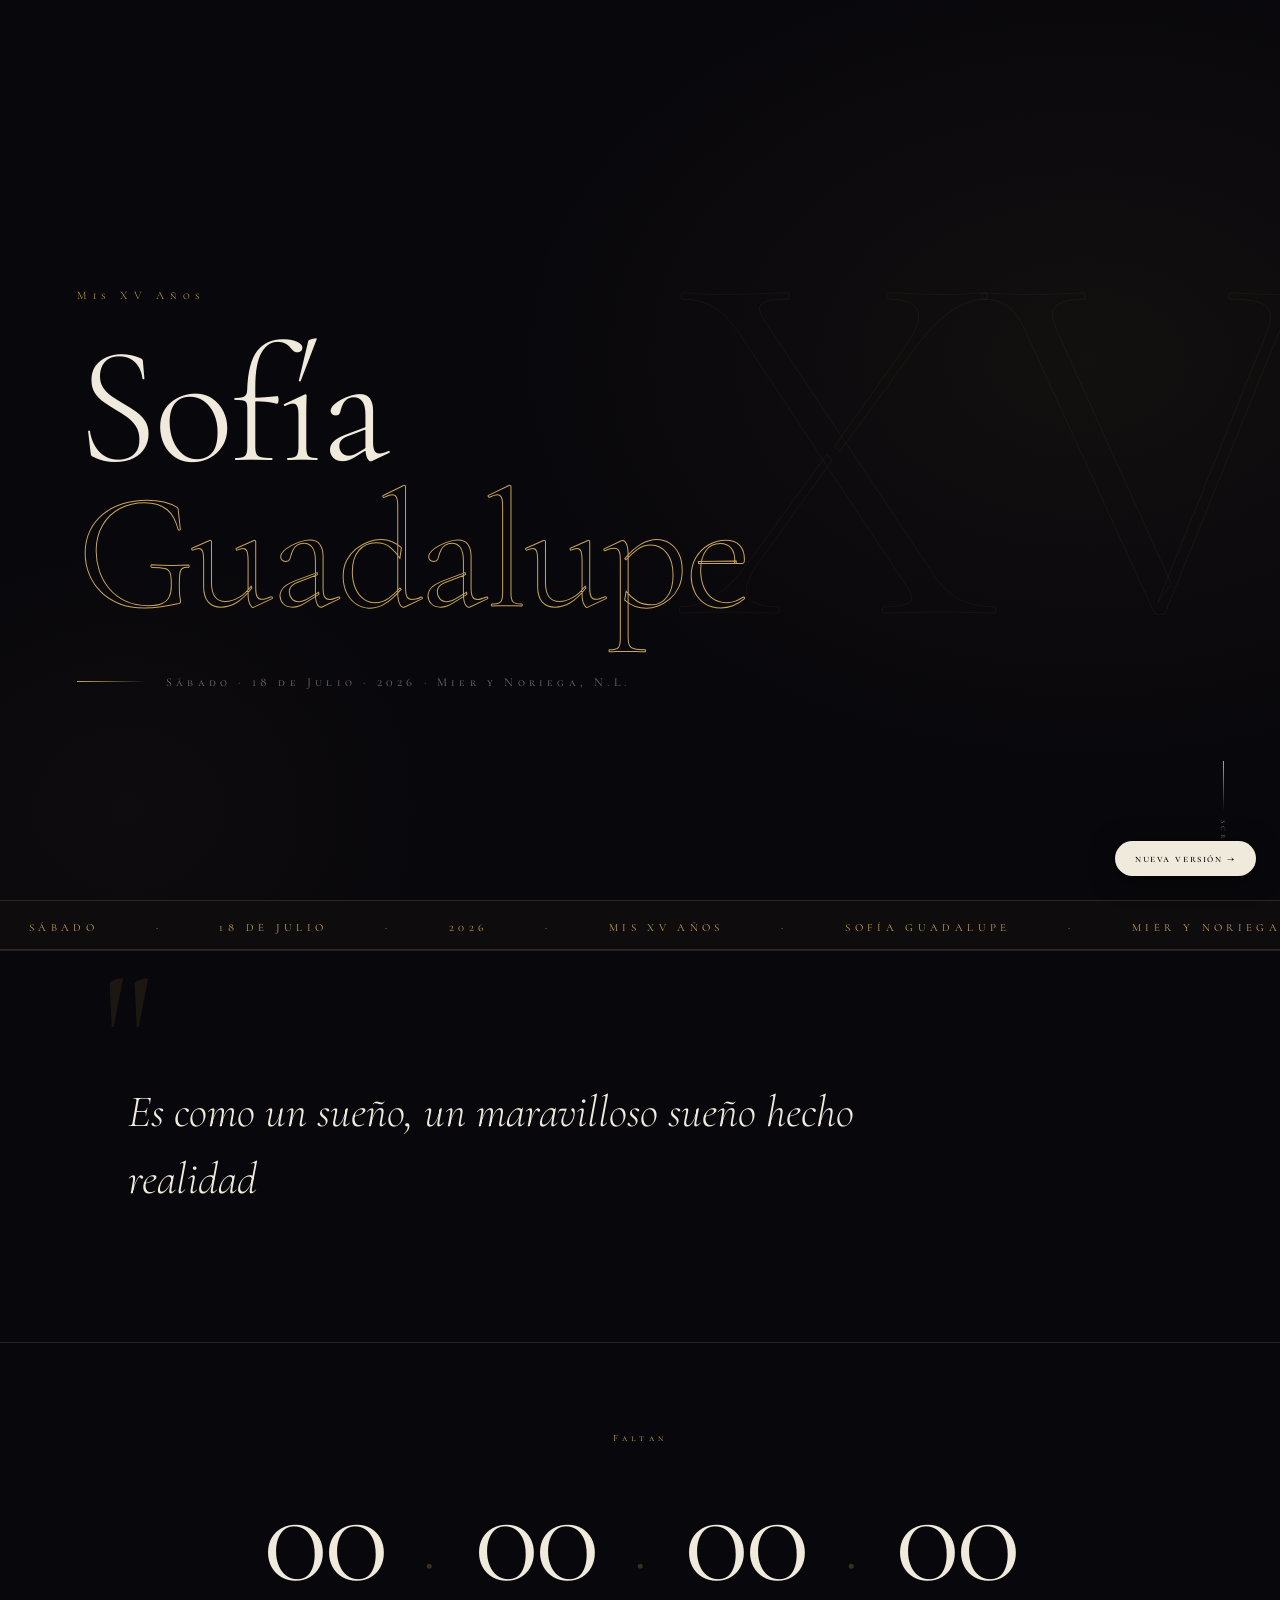
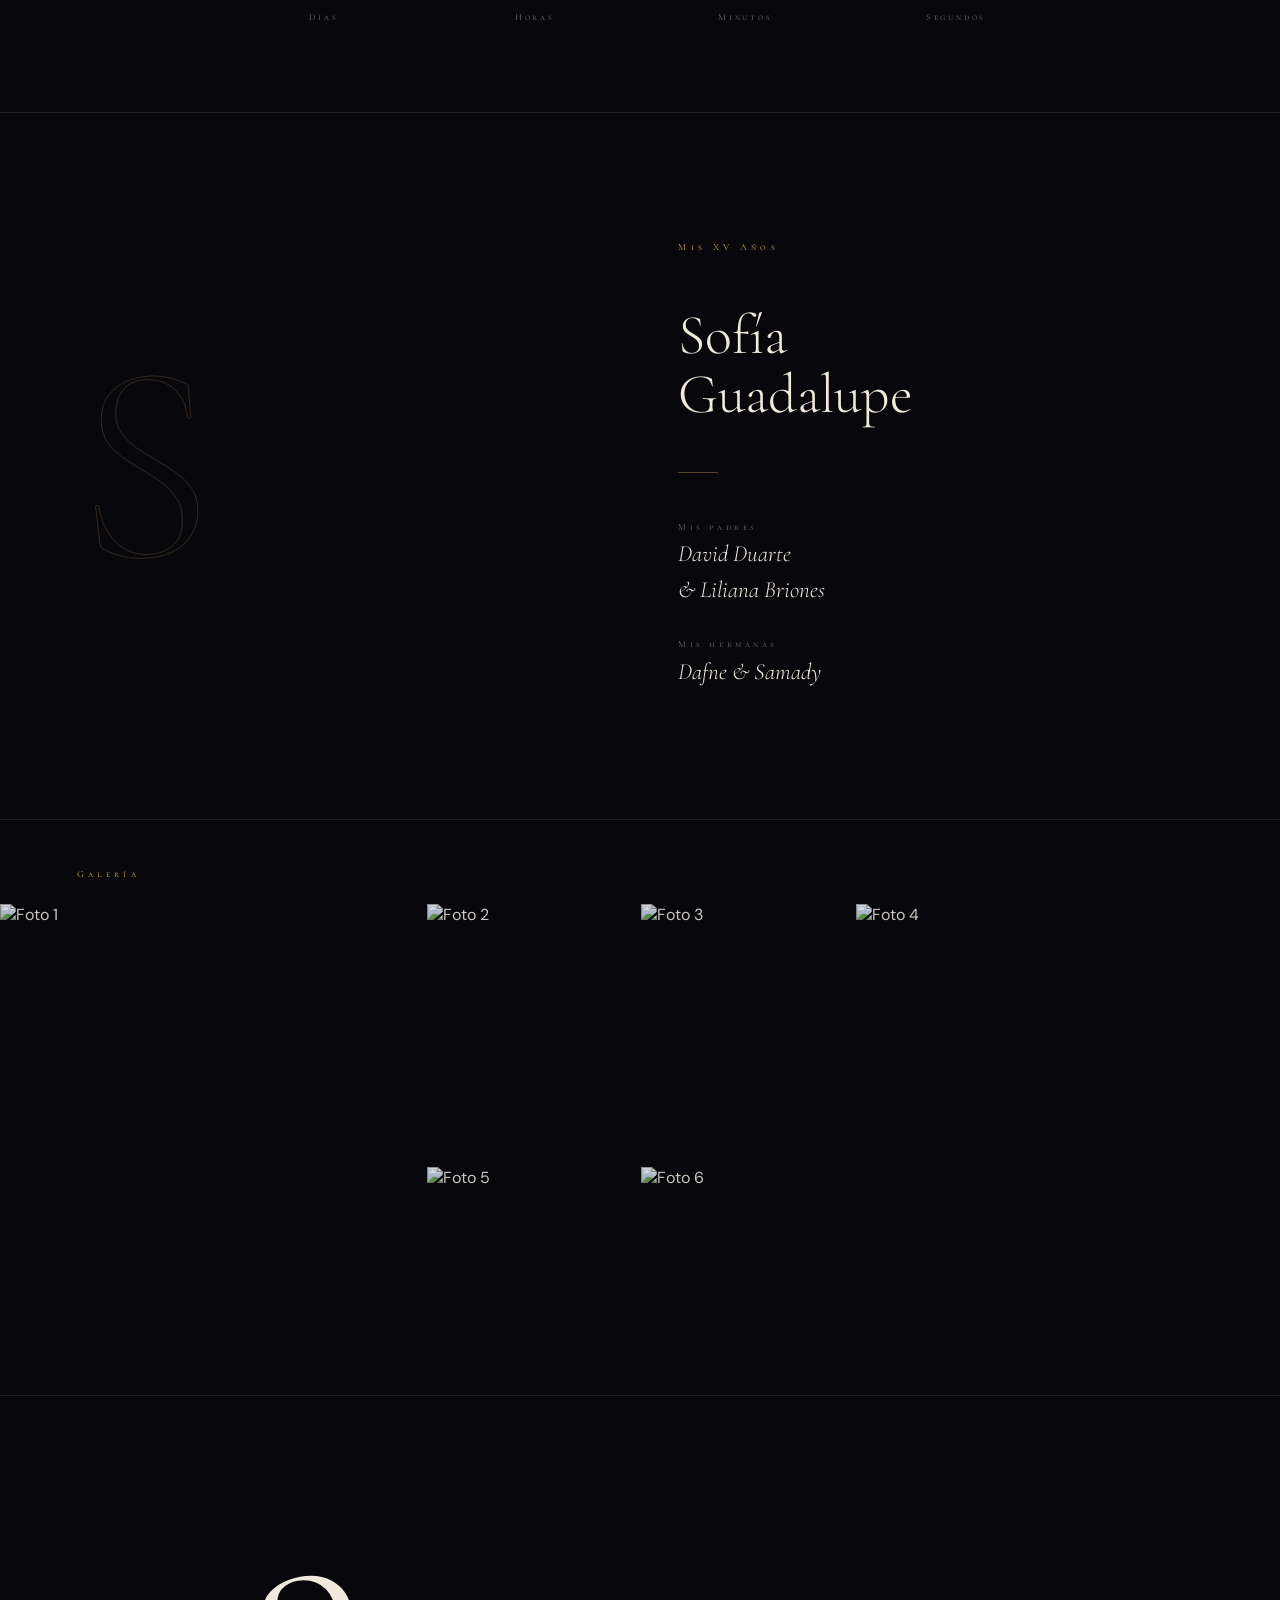
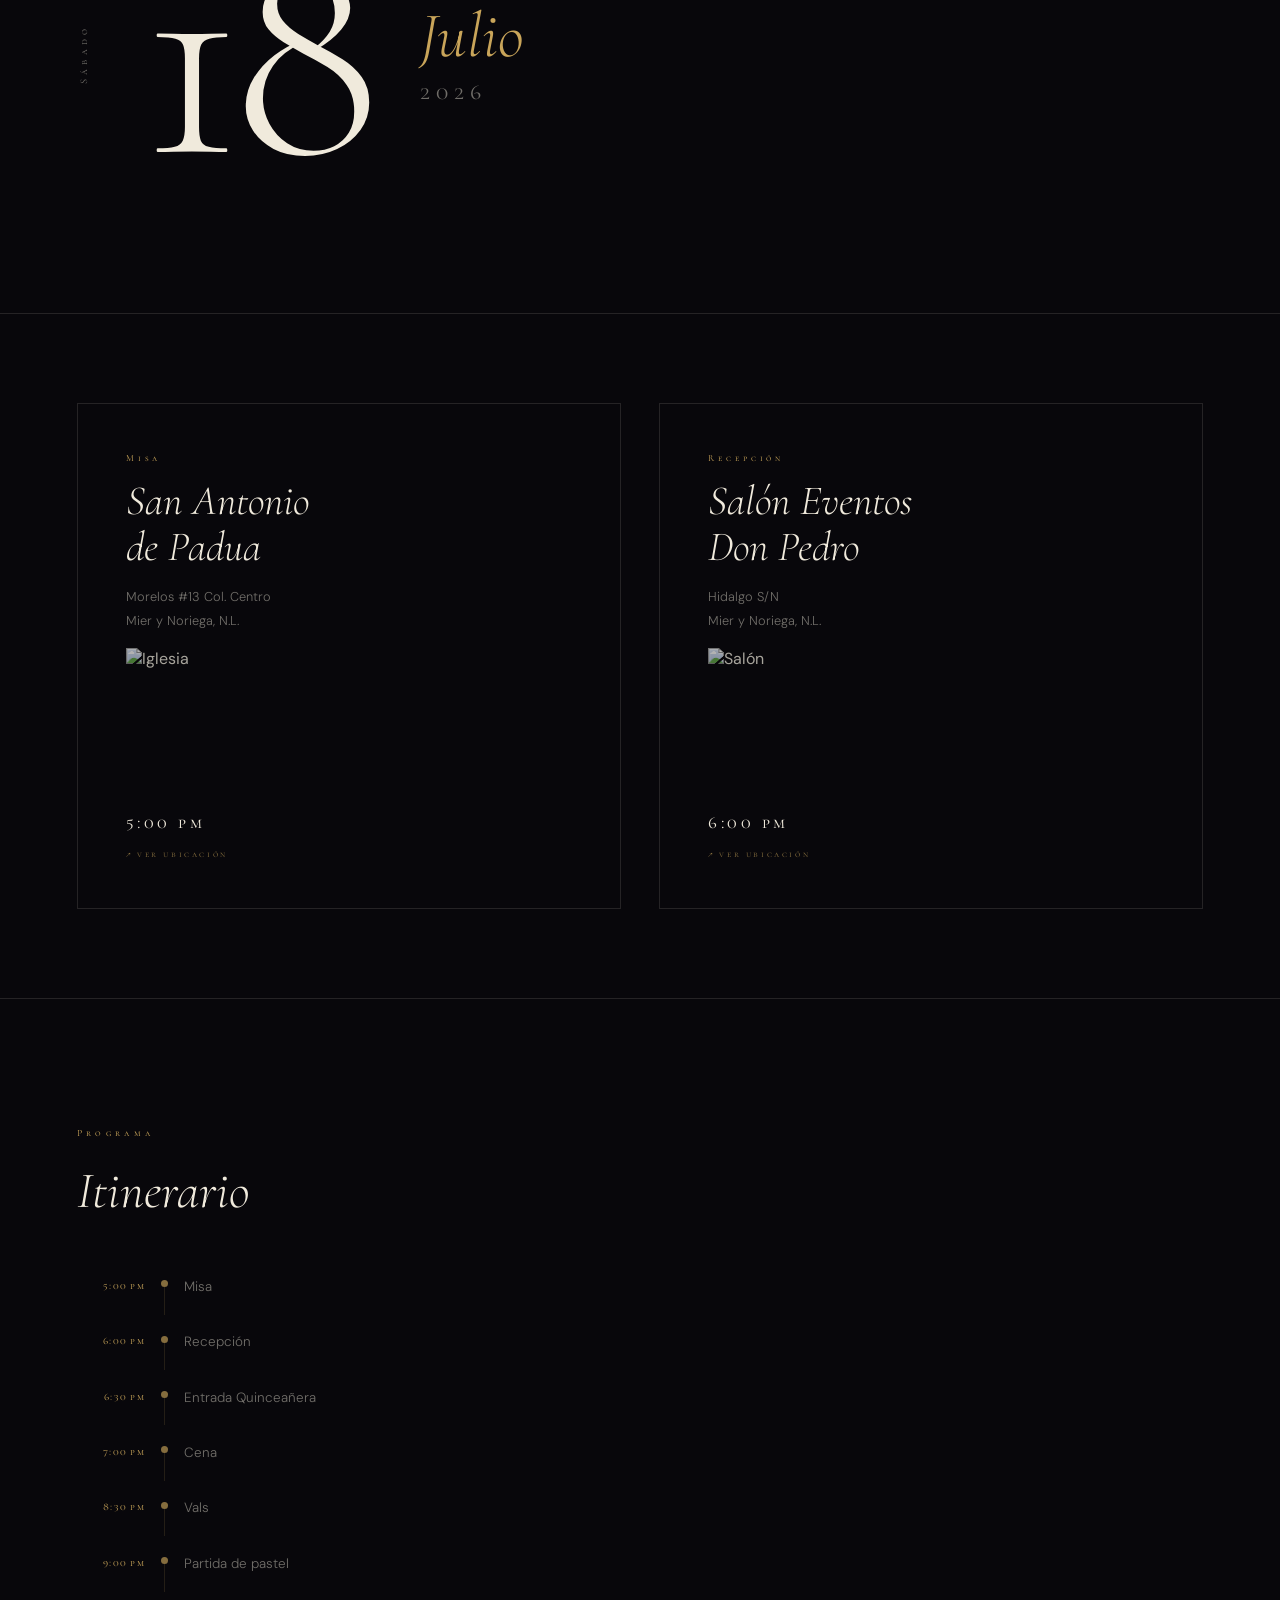
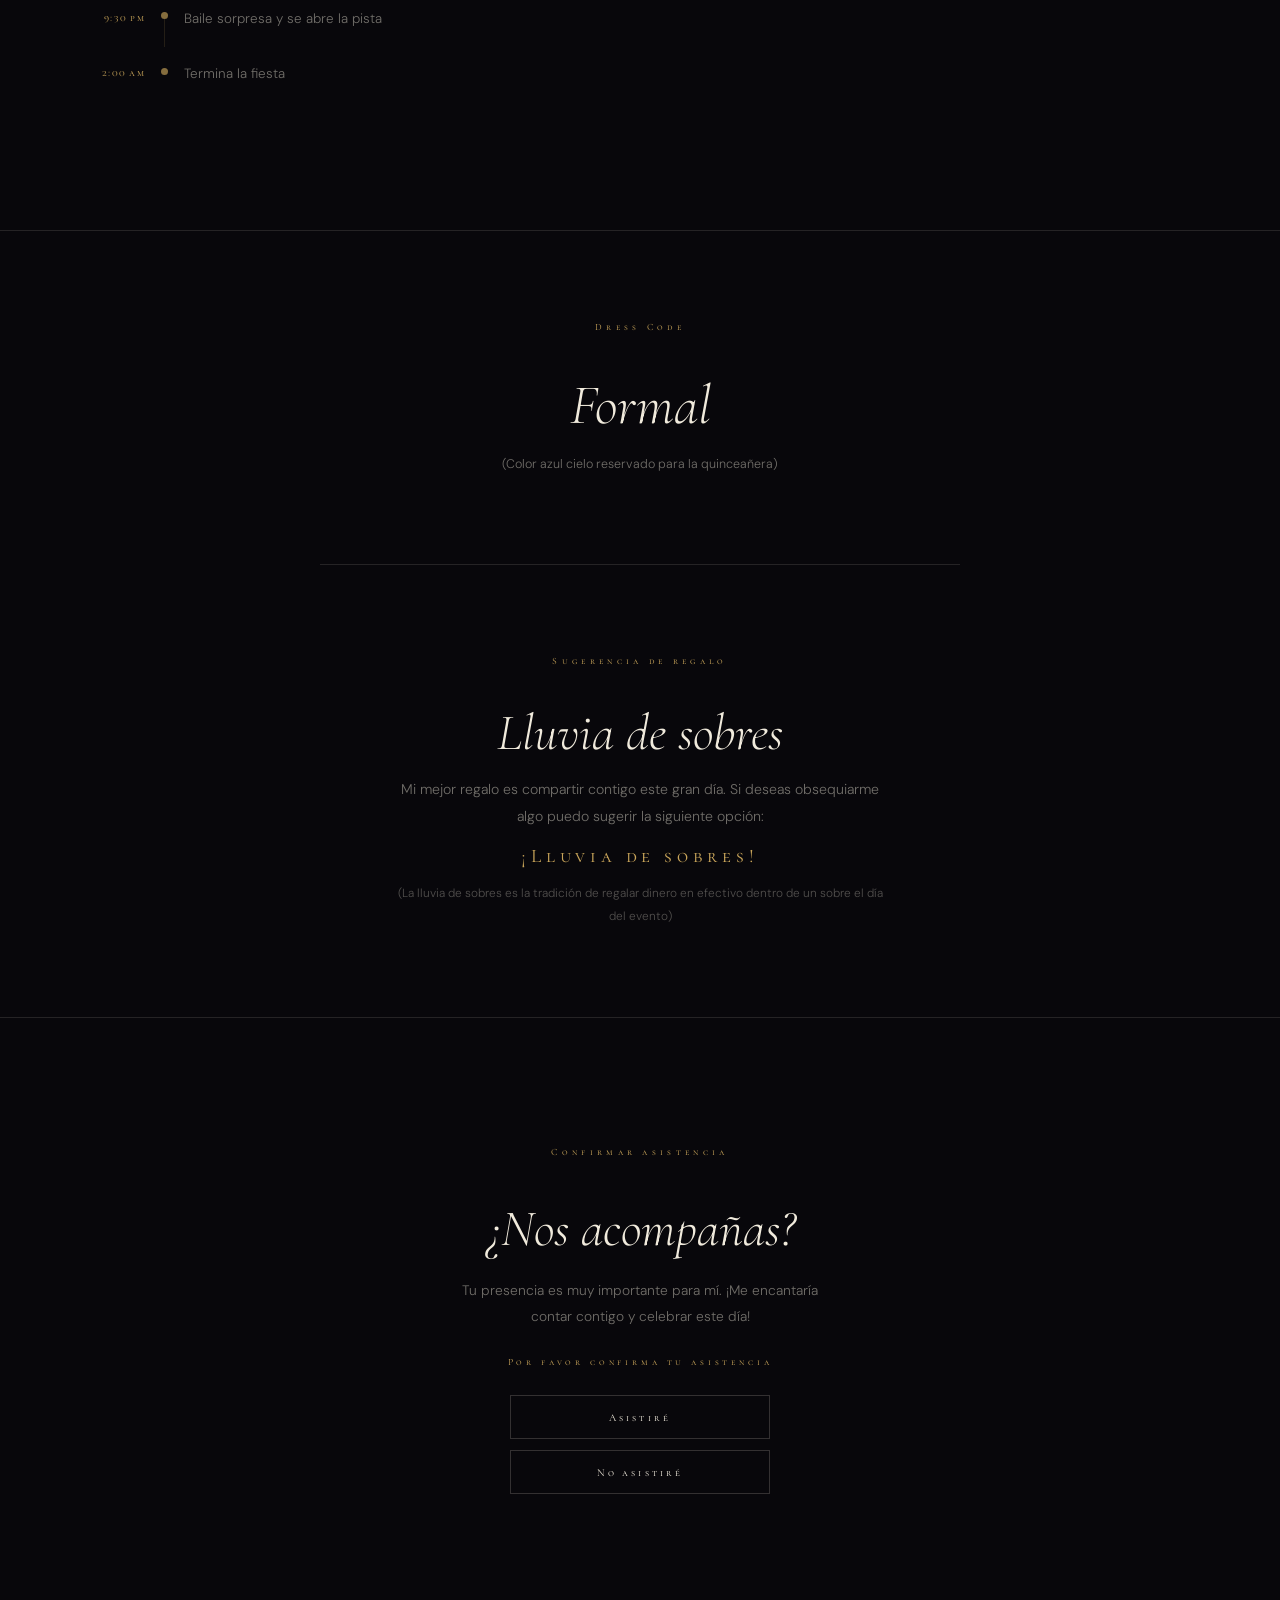
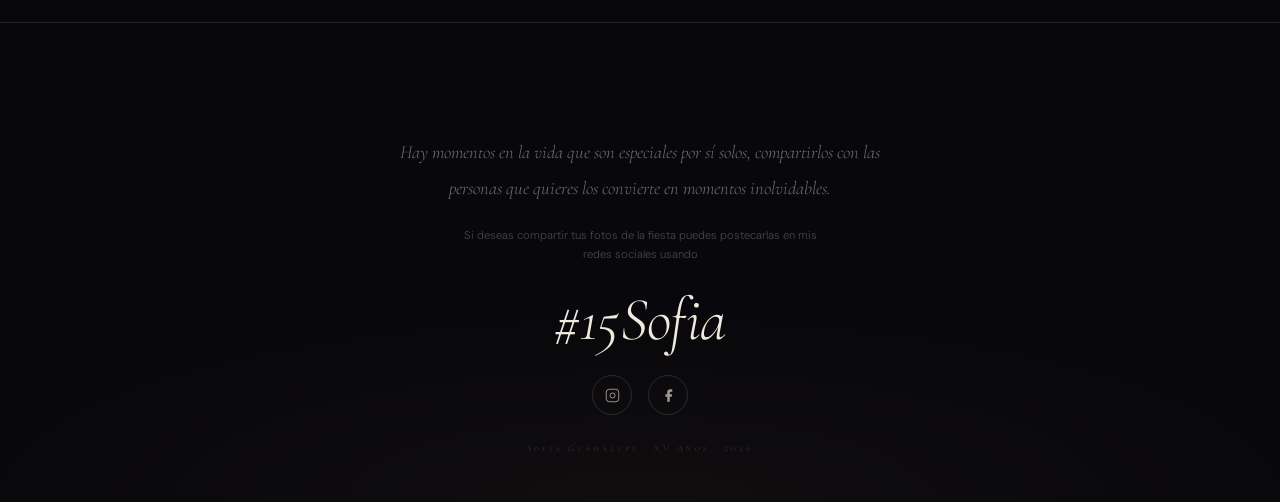
==== commit 5d1646b9: "No code changes made." ====
--- a/index.html
+++ b/index.html
@@ -3,292 +3,1135 @@
 <head>
     <meta charset="UTF-8">
     <meta name="viewport" content="width=device-width, initial-scale=1.0">
-    <title>Sofía Guadalupe - Mis XV Años</title>
-    <link rel="stylesheet" href="styles.css?v=4">
+    <title>Sofía Guadalupe — XV Años</title>
     <link rel="preconnect" href="https://fonts.googleapis.com">
     <link rel="preconnect" href="https://fonts.gstatic.com" crossorigin>
-    <link href="https://fonts.googleapis.com/css2?family=Great+Vibes&family=Playfair+Display:ital,wght@0,400;0,600;0,700;1,400&family=Poppins:wght@300;400;500;600&display=swap" rel="stylesheet">
+    <link href="https://fonts.googleapis.com/css2?family=Cormorant+Garamond:ital,wght@0,300;0,400;1,300;1,400&family=Cormorant+SC:wght@300;400;500&family=DM+Sans:ital,wght@0,300;0,400;1,300&display=swap" rel="stylesheet">
+    <style>
+        *, *::before, *::after { margin: 0; padding: 0; box-sizing: border-box; }
+
+        :root {
+            --bg:    #08070b;
+            --bg2:   #0e0c12;
+            --gold:  #c9a55a;
+            --gold2: #e8c87a;
+            --ivory: #f0eadc;
+            --dim:   rgba(240,234,220,0.45);
+            --faint: rgba(240,234,220,0.12);
+            --C:     'Cormorant Garamond', Georgia, serif;
+            --CS:    'Cormorant SC', Georgia, serif;
+            --DM:    'DM Sans', system-ui, sans-serif;
+        }
+
+        html { scroll-behavior: smooth; }
+
+        body {
+            background: var(--bg);
+            color: var(--ivory);
+            font-family: var(--DM);
+            overflow-x: hidden;
+            -webkit-text-size-adjust: 100%;
+        }
+
+        img { display: block; max-width: 100%; }
+
+        /* ── FLOATING BACK BUTTON ────────────────────── */
+        .float-back {
+            position: fixed;
+            bottom: 1.5rem;
+            right: 1.5rem;
+            z-index: 9999;
+            background: var(--ivory);
+            color: var(--bg);
+            font-family: var(--CS);
+            font-size: 0.68rem;
+            font-weight: 500;
+            letter-spacing: 0.14em;
+            text-decoration: none;
+            padding: 0.7rem 1.3rem;
+            border-radius: 50px;
+            box-shadow: 0 4px 24px rgba(0,0,0,0.5);
+            transition: transform 0.2s ease, box-shadow 0.2s ease, background 0.2s ease;
+            white-space: nowrap;
+            -webkit-tap-highlight-color: transparent;
+        }
+        .float-back:hover {
+            transform: translateY(-2px);
+            box-shadow: 0 6px 28px rgba(0,0,0,0.6);
+            background: var(--gold2);
+        }
+        .float-back:active { transform: translateY(0); }
+
+        /* ── HERO ────────────────────────────────────── */
+        .hero {
+            position: relative;
+            min-height: 100vh;
+            min-height: 100svh;
+            display: flex;
+            flex-direction: column;
+            justify-content: center;
+            padding: clamp(6rem, 12vw, 10rem) clamp(1.5rem, 6vw, 5rem) clamp(3rem, 6vw, 5rem);
+            overflow: hidden;
+        }
+
+        .hero::before {
+            content: '';
+            position: absolute;
+            inset: 0;
+            background:
+                radial-gradient(ellipse 70% 70% at 85% 40%, rgba(201,165,90,0.055) 0%, transparent 65%),
+                radial-gradient(ellipse 40% 50% at 10% 90%, rgba(201,165,90,0.03) 0%, transparent 60%);
+            pointer-events: none;
+        }
+
+        /* Decorative large number */
+        .hero-deco {
+            position: absolute;
+            right: -0.05em;
+            top: 50%;
+            transform: translateY(-50%);
+            font-family: var(--C);
+            font-weight: 300;
+            font-size: clamp(18rem, 40vw, 52rem);
+            line-height: 1;
+            color: transparent;
+            -webkit-text-stroke: 1px rgba(201,165,90,0.06);
+            pointer-events: none;
+            user-select: none;
+            letter-spacing: -0.04em;
+        }
+
+        .hero-eyebrow {
+            font-family: var(--CS);
+            font-size: clamp(0.58rem, 1.4vw, 0.72rem);
+            font-weight: 300;
+            letter-spacing: 0.5em;
+            color: var(--gold);
+            margin-bottom: clamp(1.2rem, 3vw, 2rem);
+            opacity: 0;
+            animation: fadeUp 0.8s 0.3s ease forwards;
+        }
+
+        .hero-name {
+            font-family: var(--C);
+            font-weight: 300;
+            font-size: clamp(4rem, 13vw, 13rem);
+            line-height: 0.88;
+            letter-spacing: -0.02em;
+            position: relative;
+            z-index: 2;
+            opacity: 0;
+            animation: fadeUp 1s 0.55s ease forwards;
+        }
+
+        .hero-name .line-1 { color: var(--ivory); display: block; }
+        .hero-name .line-2 {
+            display: block;
+            color: transparent;
+            -webkit-text-stroke: 1px var(--gold);
+        }
+
+        .hero-sub {
+            margin-top: clamp(1.5rem, 4vw, 3rem);
+            display: flex;
+            align-items: center;
+            gap: 1.2rem;
+            opacity: 0;
+            animation: fadeUp 0.8s 1s ease forwards;
+        }
+
+        .hero-rule {
+            flex: 0 0 clamp(30px, 6vw, 70px);
+            height: 1px;
+            background: linear-gradient(to right, var(--gold), transparent);
+        }
+
+        .hero-sub-text {
+            font-family: var(--CS);
+            font-size: clamp(0.6rem, 1.4vw, 0.75rem);
+            letter-spacing: 0.35em;
+            color: var(--dim);
+        }
+
+        .hero-scroll-hint {
+            position: absolute;
+            bottom: 2.2rem;
+            right: clamp(1.5rem, 4vw, 4rem);
+            display: flex;
+            flex-direction: column;
+            align-items: center;
+            gap: 0.6rem;
+            opacity: 0;
+            animation: fadeUp 0.8s 1.4s ease forwards;
+        }
+
+        .hero-scroll-hint span {
+            font-family: var(--CS);
+            font-size: 0.55rem;
+            letter-spacing: 0.35em;
+            color: var(--dim);
+            writing-mode: vertical-rl;
+        }
+
+        .scroll-bar {
+            width: 1px;
+            height: 50px;
+            background: linear-gradient(to bottom, var(--gold), transparent);
+            animation: pulseBar 2.2s ease-in-out infinite;
+        }
+
+        @keyframes pulseBar {
+            0%,100% { opacity: 0.35; }
+            50%      { opacity: 0.9; }
+        }
+
+        /* ── MARQUEE ─────────────────────────────────── */
+        .marquee {
+            border-top: 1px solid rgba(201,165,90,0.18);
+            border-bottom: 1px solid rgba(201,165,90,0.18);
+            background: rgba(201,165,90,0.03);
+            padding: 0.85rem 0;
+            overflow: hidden;
+            white-space: nowrap;
+        }
+
+        .marquee-track {
+            display: inline-flex;
+            animation: scroll 24s linear infinite;
+        }
+
+        .marquee-track span {
+            font-family: var(--CS);
+            font-size: clamp(0.58rem, 1.2vw, 0.68rem);
+            letter-spacing: 0.4em;
+            color: var(--gold);
+            padding: 0 1.8rem;
+        }
+
+        @keyframes scroll {
+            from { transform: translateX(0); }
+            to   { transform: translateX(-50%); }
+        }
+
+        /* ── SHARED ──────────────────────────────────── */
+        .section-eyebrow {
+            font-family: var(--CS);
+            font-size: 0.6rem;
+            letter-spacing: 0.45em;
+            color: var(--gold);
+            margin-bottom: 1.5rem;
+        }
+
+        .section-heading {
+            font-family: var(--C);
+            font-style: italic;
+            font-weight: 300;
+            font-size: clamp(1.8rem, 4.5vw, 3.2rem);
+            color: var(--ivory);
+            line-height: 1.1;
+        }
+
+        .sep-line {
+            width: 40px;
+            height: 1px;
+            background: var(--gold);
+            opacity: 0.4;
+            margin: 1.2rem 0;
+        }
+
+        .border-top { border-top: 1px solid var(--faint); }
+
+        /* ── QUOTE ───────────────────────────────────── */
+        .quote-section {
+            padding: clamp(4rem, 10vw, 8rem) clamp(1.5rem, 10vw, 14rem);
+            position: relative;
+        }
+
+        .quote-deco {
+            position: absolute;
+            top: 2rem;
+            left: clamp(1rem, 8vw, 11rem);
+            font-family: var(--C);
+            font-size: clamp(5rem, 14vw, 11rem);
+            line-height: 0.6;
+            color: var(--gold);
+            opacity: 0.1;
+            pointer-events: none;
+            user-select: none;
+        }
+
+        .quote-body {
+            font-family: var(--C);
+            font-style: italic;
+            font-weight: 300;
+            font-size: clamp(1.5rem, 3.8vw, 2.8rem);
+            line-height: 1.5;
+            color: var(--ivory);
+            position: relative;
+            z-index: 1;
+            max-width: 820px;
+        }
+
+        /* ── COUNTDOWN ───────────────────────────────── */
+        .countdown-section {
+            padding: clamp(3rem, 7vw, 6rem) clamp(1.5rem, 6vw, 5rem);
+        }
+
+        .cd-grid {
+            display: flex;
+            justify-content: center;
+            align-items: baseline;
+            gap: clamp(0.8rem, 3vw, 3.5rem);
+            flex-wrap: wrap;
+        }
+
+        .cd-cell {
+            display: flex;
+            flex-direction: column;
+            align-items: center;
+            gap: 0.4rem;
+        }
+
+        .cd-num {
+            font-family: var(--C);
+            font-weight: 300;
+            font-size: clamp(3.5rem, 11vw, 8.5rem);
+            line-height: 1;
+            letter-spacing: -0.03em;
+            color: var(--ivory);
+        }
+
+        .cd-sep {
+            font-family: var(--C);
+            font-weight: 300;
+            font-size: clamp(2rem, 6vw, 4rem);
+            color: var(--gold);
+            opacity: 0.25;
+            padding-bottom: 1.2rem;
+        }
+
+        .cd-unit {
+            font-family: var(--CS);
+            font-size: 0.58rem;
+            letter-spacing: 0.3em;
+            color: var(--dim);
+        }
+
+        /* ── FAMILY ──────────────────────────────────── */
+        .family-section {
+            padding: clamp(4rem, 10vw, 8rem) clamp(1.5rem, 6vw, 5rem);
+            display: grid;
+            grid-template-columns: 1fr 1fr;
+            gap: clamp(2rem, 6vw, 7rem);
+            align-items: center;
+        }
+
+        .family-initial {
+            font-family: var(--C);
+            font-weight: 300;
+            font-size: clamp(9rem, 22vw, 20rem);
+            line-height: 0.85;
+            color: transparent;
+            -webkit-text-stroke: 1px rgba(201,165,90,0.22);
+            user-select: none;
+        }
+
+        .family-content { display: flex; flex-direction: column; gap: 1.8rem; }
+
+        .family-name {
+            font-family: var(--C);
+            font-weight: 300;
+            font-size: clamp(2rem, 5vw, 3.5rem);
+            line-height: 1.05;
+            color: var(--ivory);
+        }
+
+        .family-group { display: flex; flex-direction: column; gap: 0.3rem; }
+
+        .family-role {
+            font-family: var(--CS);
+            font-size: 0.58rem;
+            letter-spacing: 0.38em;
+            color: var(--dim);
+        }
+
+        .family-names {
+            font-family: var(--C);
+            font-style: italic;
+            font-weight: 300;
+            font-size: clamp(1rem, 2.5vw, 1.45rem);
+            color: var(--ivory);
+            line-height: 1.55;
+        }
+
+        /* ── GALLERY ─────────────────────────────────── */
+        .gallery-section { padding: clamp(1.5rem, 4vw, 3rem) 0; }
+
+        .gallery-label {
+            padding: 0 clamp(1.5rem, 6vw, 5rem);
+            margin-bottom: 1.5rem;
+        }
+
+        .gallery-grid {
+            display: grid;
+            grid-template-columns: 2fr 1fr 1fr 2fr;
+            grid-template-rows: 260px 180px;
+            gap: 3px;
+        }
+
+        .g {
+            overflow: hidden;
+            position: relative;
+        }
+
+        .g:nth-child(1) { grid-row: span 2; }
+        .g:nth-child(4) { grid-row: span 2; }
+
+        .g img {
+            width: 100%;
+            height: 100%;
+            object-fit: cover;
+            filter: grayscale(25%) brightness(0.85);
+            transition: transform 0.7s cubic-bezier(.25,.46,.45,.94), filter 0.5s ease;
+        }
+
+        .g:hover img {
+            transform: scale(1.06);
+            filter: grayscale(0%) brightness(0.95);
+        }
+
+        .g::after {
+            content: '';
+            position: absolute;
+            inset: 0;
+            border: 1px solid transparent;
+            transition: border-color 0.4s ease;
+            pointer-events: none;
+            z-index: 1;
+        }
+
+        .g:hover::after { border-color: rgba(201,165,90,0.35); }
+
+        /* ── DATE ────────────────────────────────────── */
+        .date-section {
+            padding: clamp(4rem, 10vw, 8rem) clamp(1.5rem, 6vw, 5rem);
+            display: flex;
+            align-items: center;
+            gap: clamp(1.5rem, 4vw, 4rem);
+            flex-wrap: wrap;
+        }
+
+        .date-vert {
+            font-family: var(--CS);
+            font-size: clamp(0.55rem, 1.2vw, 0.65rem);
+            letter-spacing: 0.4em;
+            color: var(--dim);
+            writing-mode: vertical-rl;
+            transform: rotate(180deg);
+        }
+
+        .date-big {
+            font-family: var(--C);
+            font-weight: 300;
+            font-size: clamp(7rem, 24vw, 22rem);
+            line-height: 0.85;
+            letter-spacing: -0.04em;
+            color: var(--ivory);
+        }
+
+        .date-stack {
+            display: flex;
+            flex-direction: column;
+            gap: 0.6rem;
+        }
+
+        .date-month {
+            font-family: var(--C);
+            font-style: italic;
+            font-weight: 300;
+            font-size: clamp(1.8rem, 5vw, 4rem);
+            color: var(--gold);
+            line-height: 1;
+        }
+
+        .date-year {
+            font-family: var(--CS);
+            font-size: clamp(0.9rem, 2.2vw, 1.4rem);
+            letter-spacing: 0.28em;
+            color: var(--dim);
+        }
+
+        /* ── EVENTS ──────────────────────────────────── */
+        .events-section {
+            padding: clamp(3rem, 7vw, 6rem) clamp(1.5rem, 6vw, 5rem);
+            display: grid;
+            grid-template-columns: 1fr 1fr;
+            gap: clamp(1.2rem, 3vw, 2.5rem);
+        }
+
+        .ev-card {
+            border: 1px solid var(--faint);
+            padding: clamp(1.8rem, 4vw, 3rem);
+            display: flex;
+            flex-direction: column;
+            gap: 0.9rem;
+            position: relative;
+            overflow: hidden;
+            transition: border-color 0.35s ease;
+        }
+
+        .ev-card::after {
+            content: '';
+            position: absolute;
+            bottom: 0; left: 0; right: 0;
+            height: 2px;
+            background: linear-gradient(to right, var(--gold), transparent);
+            transform: scaleX(0);
+            transform-origin: left;
+            transition: transform 0.45s ease;
+        }
+
+        .ev-card:hover { border-color: rgba(201,165,90,0.2); }
+        .ev-card:hover::after { transform: scaleX(1); }
+
+        .ev-type {
+            font-family: var(--CS);
+            font-size: 0.58rem;
+            letter-spacing: 0.42em;
+            color: var(--gold);
+        }
+
+        .ev-name {
+            font-family: var(--C);
+            font-style: italic;
+            font-weight: 300;
+            font-size: clamp(1.6rem, 3.5vw, 2.6rem);
+            color: var(--ivory);
+            line-height: 1.1;
+        }
+
+        .ev-address {
+            font-family: var(--DM);
+            font-size: clamp(0.73rem, 1.5vw, 0.8rem);
+            font-weight: 300;
+            color: var(--dim);
+            line-height: 1.9;
+        }
+
+        .ev-img {
+            width: 100%;
+            height: clamp(90px, 12vw, 150px);
+            object-fit: cover;
+            filter: brightness(0.7) grayscale(20%);
+            transition: filter 0.4s ease;
+        }
+
+        .ev-card:hover .ev-img { filter: brightness(0.85) grayscale(0%); }
+
+        .ev-time {
+            font-family: var(--CS);
+            font-size: clamp(0.85rem, 2vw, 1.1rem);
+            letter-spacing: 0.2em;
+            color: var(--ivory);
+            margin-top: auto;
+        }
+
+        .ev-map {
+            font-family: var(--CS);
+            font-size: 0.58rem;
+            letter-spacing: 0.28em;
+            color: var(--gold);
+            text-decoration: none;
+            opacity: 0.65;
+            transition: opacity 0.2s;
+        }
+        .ev-map:hover { opacity: 1; }
+
+        /* ── ITINERARY ───────────────────────────────── */
+        .itinerary-section {
+            padding: clamp(4rem, 10vw, 8rem) clamp(1.5rem, 6vw, 5rem);
+        }
+
+        .it-list {
+            list-style: none;
+            max-width: 560px;
+            margin-top: 2.5rem;
+        }
+
+        .it-row {
+            display: grid;
+            grid-template-columns: 68px 1px 1fr;
+            gap: 0 1.2rem;
+            align-items: stretch;
+        }
+
+        .it-time {
+            font-family: var(--CS);
+            font-size: 0.65rem;
+            letter-spacing: 0.12em;
+            color: var(--gold);
+            padding: 1.1rem 0;
+            text-align: right;
+            line-height: 1;
+            align-self: start;
+            padding-top: 1.35rem;
+        }
+
+        .it-track {
+            display: flex;
+            flex-direction: column;
+            align-items: center;
+        }
+
+        .it-dot {
+            width: 7px;
+            height: 7px;
+            border-radius: 50%;
+            background: var(--gold);
+            opacity: 0.65;
+            flex-shrink: 0;
+            margin-top: 1.3rem;
+        }
+
+        .it-line {
+            width: 1px;
+            flex: 1;
+            background: rgba(201,165,90,0.15);
+        }
+
+        .it-text {
+            font-family: var(--DM);
+            font-size: clamp(0.75rem, 1.7vw, 0.84rem);
+            font-weight: 300;
+            color: var(--dim);
+            padding: 1.1rem 0;
+            line-height: 1.5;
+        }
+
+        /* ── DRESS CODE ──────────────────────────────── */
+        .dresscode-section {
+            padding: clamp(3rem, 7vw, 6rem) clamp(1.5rem, 6vw, 5rem);
+            text-align: center;
+            display: flex;
+            flex-direction: column;
+            align-items: center;
+            gap: 0.9rem;
+        }
+
+        .dc-type {
+            font-family: var(--C);
+            font-style: italic;
+            font-weight: 300;
+            font-size: clamp(2rem, 5vw, 3.5rem);
+            color: var(--ivory);
+        }
+
+        .dc-formal {
+            font-family: var(--CS);
+            font-size: clamp(1rem, 2.5vw, 1.4rem);
+            letter-spacing: 0.35em;
+            color: var(--gold);
+        }
+
+        .dc-note {
+            font-family: var(--DM);
+            font-size: clamp(0.72rem, 1.5vw, 0.78rem);
+            font-weight: 300;
+            color: var(--dim);
+            line-height: 1.7;
+            max-width: 380px;
+        }
+
+        /* ── GIFT ────────────────────────────────────── */
+        .gift-section {
+            padding: clamp(3rem, 7vw, 6rem) clamp(1.5rem, 6vw, 5rem);
+            text-align: center;
+            display: flex;
+            flex-direction: column;
+            align-items: center;
+            gap: 0.9rem;
+            max-width: 640px;
+            margin: 0 auto;
+        }
+
+        .gift-highlight {
+            font-family: var(--CS);
+            font-size: clamp(0.9rem, 2.5vw, 1.2rem);
+            letter-spacing: 0.25em;
+            color: var(--gold);
+        }
+
+        .gift-body, .gift-note {
+            font-family: var(--DM);
+            font-weight: 300;
+            color: var(--dim);
+            line-height: 1.9;
+        }
+        .gift-body { font-size: clamp(0.8rem, 1.8vw, 0.88rem); }
+        .gift-note { font-size: clamp(0.68rem, 1.4vw, 0.74rem); opacity: 0.7; }
+
+        /* ── RSVP ────────────────────────────────────── */
+        .rsvp-section {
+            padding: clamp(4rem, 10vw, 8rem) clamp(1.5rem, 6vw, 5rem);
+            display: flex;
+            flex-direction: column;
+            align-items: center;
+            text-align: center;
+            gap: 1.2rem;
+        }
+
+        .rsvp-sub {
+            font-family: var(--DM);
+            font-size: clamp(0.78rem, 1.8vw, 0.86rem);
+            font-weight: 300;
+            color: var(--dim);
+            line-height: 1.9;
+            max-width: 380px;
+        }
+
+        .rsvp-confirm-label {
+            font-family: var(--CS);
+            font-size: 0.6rem;
+            letter-spacing: 0.4em;
+            color: var(--gold);
+            margin-top: 0.5rem;
+        }
+
+        .rsvp-btns {
+            display: flex;
+            flex-direction: column;
+            gap: 0.7rem;
+            width: 100%;
+            max-width: 260px;
+            margin-top: 0.5rem;
+        }
+
+        .rsvp-btn {
+            font-family: var(--CS);
+            font-size: 0.65rem;
+            letter-spacing: 0.3em;
+            padding: 0.9rem 1.5rem;
+            border: 1px solid rgba(240,234,220,0.18);
+            background: transparent;
+            color: var(--ivory);
+            cursor: pointer;
+            transition: border-color 0.3s ease, color 0.3s ease, background 0.3s ease;
+            -webkit-tap-highlight-color: transparent;
+            touch-action: manipulation;
+        }
+
+        .rsvp-btn.yes:hover  { border-color: var(--gold); color: var(--gold); background: rgba(201,165,90,0.06); }
+        .rsvp-btn.no:hover   { border-color: rgba(240,234,220,0.35); background: rgba(240,234,220,0.04); }
+
+        /* ── FOOTER ──────────────────────────────────── */
+        .site-footer {
+            padding: clamp(4rem, 9vw, 7rem) clamp(1.5rem, 6vw, 5rem) clamp(2rem, 4vw, 3rem);
+            display: flex;
+            flex-direction: column;
+            align-items: center;
+            text-align: center;
+            gap: 1.2rem;
+            position: relative;
+            overflow: hidden;
+        }
+
+        .site-footer::before {
+            content: '';
+            position: absolute;
+            inset: 0;
+            background: radial-gradient(ellipse 80% 60% at 50% 100%, rgba(201,165,90,0.04) 0%, transparent 70%);
+            pointer-events: none;
+        }
+
+        .footer-quote {
+            font-family: var(--C);
+            font-style: italic;
+            font-weight: 300;
+            font-size: clamp(0.9rem, 2.2vw, 1.15rem);
+            color: var(--dim);
+            line-height: 1.95;
+            max-width: 520px;
+            position: relative;
+            z-index: 1;
+        }
+
+        .footer-share {
+            font-family: var(--DM);
+            font-size: 0.7rem;
+            font-weight: 300;
+            color: rgba(240,234,220,0.28);
+            line-height: 1.7;
+            max-width: 360px;
+        }
+
+        .footer-hashtag {
+            font-family: var(--C);
+            font-style: italic;
+            font-weight: 300;
+            font-size: clamp(2rem, 6vw, 3.8rem);
+            color: var(--ivory);
+            letter-spacing: -0.01em;
+        }
+
+        .footer-socials {
+            display: flex;
+            gap: 1rem;
+        }
+
+        .f-social {
+            width: 40px;
+            height: 40px;
+            border: 1px solid rgba(240,234,220,0.14);
+            border-radius: 50%;
+            display: flex;
+            align-items: center;
+            justify-content: center;
+            text-decoration: none;
+            transition: border-color 0.25s ease;
+            -webkit-tap-highlight-color: transparent;
+        }
+
+        .f-social:hover { border-color: var(--gold); }
+
+        .footer-byline {
+            font-family: var(--CS);
+            font-size: 0.55rem;
+            letter-spacing: 0.35em;
+            color: rgba(240,234,220,0.18);
+            margin-top: 0.5rem;
+        }
+
+        /* ── ANIMATIONS ──────────────────────────────── */
+        @keyframes fadeUp {
+            from { opacity: 0; transform: translateY(18px); }
+            to   { opacity: 1; transform: translateY(0); }
+        }
+
+        .reveal {
+            opacity: 0;
+            transform: translateY(22px);
+            transition: opacity 0.85s ease, transform 0.85s ease;
+        }
+        .reveal.in { opacity: 1; transform: none; }
+
+        /* ── RESPONSIVE: TABLET 900px ───────────────── */
+        @media (max-width: 900px) {
+            .gallery-grid {
+                grid-template-columns: 1fr 1fr 1fr;
+                grid-template-rows: repeat(2, 220px);
+            }
+            .g:nth-child(1), .g:nth-child(4) { grid-row: span 1; }
+
+            .hero-deco { font-size: 30vw; opacity: 0.04; }
+        }
+
+        /* ── RESPONSIVE: TABLET 768px ───────────────── */
+        @media (max-width: 768px) {
+            /* Family */
+            .family-section { grid-template-columns: 1fr; gap: 2rem; }
+            .family-initial  { display: none; }
+
+            /* Events */
+            .events-section  { grid-template-columns: 1fr; }
+
+            /* Date */
+            .date-section    { gap: 0.8rem; }
+            .date-vert       { writing-mode: horizontal-tb; transform: none; }
+            .date-big        { font-size: clamp(6rem, 28vw, 14rem); }
+
+            /* Itinerary */
+            .it-row { grid-template-columns: 58px 1px 1fr; gap: 0 0.9rem; }
+
+            /* RSVP */
+            .rsvp-btns { max-width: 100%; width: 100%; padding: 0 1rem; }
+            .rsvp-btn  { width: 100%; }
+
+            /* Quote */
+            .quote-section { padding: 3rem 1.5rem; }
+            .quote-deco    { display: none; }
+
+            /* Countdown */
+            .cd-grid { gap: 1rem 2rem; }
+        }
+
+        /* ── RESPONSIVE: MOBILE 540px ───────────────── */
+        @media (max-width: 540px) {
+            .gallery-grid {
+                grid-template-columns: 1fr 1fr;
+                grid-template-rows: repeat(3, 150px);
+            }
+
+            /* Hide separators in countdown */
+            .cd-sep { display: none; }
+            .cd-grid { gap: 1rem 1.5rem; }
+            .cd-num  { font-size: clamp(2.8rem, 14vw, 5rem); }
+
+            /* Hero scroll hint hidden on small screens */
+            .hero-scroll-hint { display: none; }
+
+            /* Hero sub text wraps */
+            .hero-sub { flex-wrap: wrap; }
+            .hero-rule { display: none; }
+
+            /* Marquee text slightly larger */
+            .marquee-track span { letter-spacing: 0.28em; }
+
+            /* Date */
+            .date-section { flex-direction: column; align-items: flex-start; }
+            .date-big { font-size: clamp(5.5rem, 30vw, 10rem); }
+
+            /* Float back button smaller */
+            .float-back { font-size: 0.62rem; padding: 0.6rem 1.1rem; bottom: 1rem; right: 1rem; }
+
+            /* Gallery */
+            .gallery-grid { grid-template-rows: repeat(3, 130px); }
+        }
+
+        /* ── RESPONSIVE: SMALL 380px ─────────────────── */
+        @media (max-width: 380px) {
+            .hero-name   { font-size: clamp(3rem, 17vw, 5rem); }
+            .cd-num      { font-size: 2.6rem; }
+            .family-name { font-size: 1.8rem; }
+            .ev-name     { font-size: 1.5rem; }
+            .date-big    { font-size: 5rem; }
+            .it-row      { grid-template-columns: 52px 1px 1fr; gap: 0 0.6rem; }
+        }
+    </style>
 </head>
 <body>
 
-    <!-- 1. HERO -->
-    <section class="hero" style="background-image: url('https://cdn-icons-png.freepik.com/512/11242/11242621.png');">
-        <div class="hero-overlay"></div>
-        <div class="hero-content">
-            <p class="hero-label">MIS XV AÑOS</p>
-            <h1 class="hero-name">Sofía<br>Guadalupe</h1>
+    <a href="javi.html" class="float-back">nueva versión →</a>
+
+    <!-- ── HERO ──────────────────────────────────── -->
+    <section class="hero">
+        <div class="hero-deco" aria-hidden="true">XV</div>
+        <p class="hero-eyebrow">Mis XV Años</p>
+        <h1 class="hero-name">
+            <span class="line-1">Sofía</span>
+            <span class="line-2">Guadalupe</span>
+        </h1>
+        <div class="hero-sub">
+            <div class="hero-rule"></div>
+            <span class="hero-sub-text">Sábado · 18 de Julio · 2026 · Mier y Noriega, N.L.</span>
+        </div>
+        <div class="hero-scroll-hint">
+            <div class="scroll-bar"></div>
+            <span>scroll</span>
         </div>
     </section>
 
-    <!-- 2. QUOTE -->
-    <section class="quote-section texture-bg">
-        <p class="quote-text">"Es como un sueño, un maravilloso<br>sueño hecho realidad"</p>
+    <!-- ── MARQUEE ────────────────────────────────── -->
+    <div class="marquee" aria-hidden="true">
+        <div class="marquee-track">
+            <span>SÁBADO</span><span>·</span><span>18 DE JULIO</span><span>·</span>
+            <span>2026</span><span>·</span><span>MIS XV AÑOS</span><span>·</span>
+            <span>SOFÍA GUADALUPE</span><span>·</span><span>MIER Y NORIEGA</span><span>·</span>
+            <span>SAN ANTONIO DE PADUA</span><span>·</span><span>SALÓN DON PEDRO</span><span>·</span>
+            <span>SÁBADO</span><span>·</span><span>18 DE JULIO</span><span>·</span>
+            <span>2026</span><span>·</span><span>MIS XV AÑOS</span><span>·</span>
+            <span>SOFÍA GUADALUPE</span><span>·</span><span>MIER Y NORIEGA</span><span>·</span>
+            <span>SAN ANTONIO DE PADUA</span><span>·</span><span>SALÓN DON PEDRO</span><span>·</span>
+        </div>
+    </div>
+
+    <!-- ── QUOTE ──────────────────────────────────── -->
+    <section class="quote-section border-top reveal">
+        <div class="quote-deco" aria-hidden="true">"</div>
+        <p class="quote-body">Es como un sueño, un maravilloso sueño hecho realidad</p>
     </section>
 
-    <!-- 3. COUNTDOWN -->
-    <section class="countdown-section texture-bg">
-        <p class="countdown-label">FALTAN</p>
-        <div class="countdown-grid">
-            <div class="countdown-box">
-                <span class="countdown-number" id="days">00</span>
-                <span class="countdown-unit">Días</span>
+    <!-- ── COUNTDOWN ──────────────────────────────── -->
+    <section class="countdown-section border-top reveal">
+        <p class="section-eyebrow" style="text-align:center;">Faltan</p>
+        <div class="cd-grid">
+            <div class="cd-cell">
+                <span class="cd-num" id="jDays">00</span>
+                <span class="cd-unit">Días</span>
             </div>
-            <div class="countdown-box">
-                <span class="countdown-number" id="hours">00</span>
-                <span class="countdown-unit">Horas</span>
+            <span class="cd-sep" aria-hidden="true">·</span>
+            <div class="cd-cell">
+                <span class="cd-num" id="jHours">00</span>
+                <span class="cd-unit">Horas</span>
             </div>
-            <div class="countdown-box">
-                <span class="countdown-number" id="minutes">00</span>
-                <span class="countdown-unit">Minutos</span>
+            <span class="cd-sep" aria-hidden="true">·</span>
+            <div class="cd-cell">
+                <span class="cd-num" id="jMinutes">00</span>
+                <span class="cd-unit">Minutos</span>
             </div>
-            <div class="countdown-box">
-                <span class="countdown-number" id="seconds">00</span>
-                <span class="countdown-unit">Segundos</span>
+            <span class="cd-sep" aria-hidden="true">·</span>
+            <div class="cd-cell">
+                <span class="cd-num" id="jSeconds">00</span>
+                <span class="cd-unit">Segundos</span>
             </div>
         </div>
     </section>
 
-    <!-- 4. INVITATION CARD -->
-    <section class="invitation-section">
-        <div class="invitation-layout">
-            <div class="inv-side inv-left" style="background-image: url('https://cdn-icons-png.freepik.com/512/11242/11242621.png');"></div>
-            <div class="invitation-card">
-                <p class="inv-xv-label">MIS XV AÑOS</p>
-                <h2 class="inv-name">Sofía<br>Guadalupe</h2>
-                <div class="inv-divider"></div>
-                <div class="inv-family-block">
-                    <p class="inv-family-title">Mis padres</p>
-                    <p class="inv-family-script">David Duarte</p>
-                    <p class="inv-amp">&amp;</p>
-                    <p class="inv-family-script">Liliana Briones</p>
-                </div>
-                <div class="inv-family-block">
-                    <p class="inv-family-title">Mis hermanas</p>
-                    <p class="inv-family-script">Dafne</p>
-                    <p class="inv-amp">&amp;</p>
-                    <p class="inv-family-script">Samady</p>
-                </div>
+    <!-- ── FAMILY ─────────────────────────────────── -->
+    <section class="family-section border-top reveal">
+        <div class="family-initial" aria-hidden="true">S</div>
+        <div class="family-content">
+            <p class="section-eyebrow">Mis XV Años</p>
+            <h2 class="family-name">Sofía<br>Guadalupe</h2>
+            <div class="sep-line"></div>
+            <div class="family-group">
+                <p class="family-role">Mis padres</p>
+                <p class="family-names">David Duarte<br>&amp; Liliana Briones</p>
             </div>
-            <div class="inv-side inv-right" style="background-image: url('https://cdn-icons-png.freepik.com/512/11242/11242621.png'); transform: scaleX(-1);"></div>
-        </div>
-    </section>
-
-    <!-- 5. PHOTO GALLERY -->
-    <section class="gallery-section blue-bg">
-        <div class="gallery-scroll">
-            <div class="gallery-item">
-                <img src="https://cdn-icons-png.freepik.com/512/11242/11242621.png" alt="Foto 1">
-            </div>
-            <div class="gallery-item">
-                <img src="https://images.unsplash.com/photo-1518611507436-f9221403cca2?w=350&h=500&fit=crop" alt="Foto 2">
-            </div>
-            <div class="gallery-item">
-                <img src="https://cdn-icons-png.freepik.com/512/11242/11242621.png" alt="Foto 3">
-            </div>
-            <div class="gallery-item">
-                <img src="https://cdn-icons-png.freepik.com/512/11242/11242621.png" alt="Foto 4">
-            </div>
-            <div class="gallery-item">
-                <img src="https://cdn-icons-png.freepik.com/512/11242/11242621.png" alt="Foto 5">
-            </div>
-            <div class="gallery-item">
-                <img src="https://cdn-icons-png.freepik.com/512/11242/11242621.png" alt="Foto 6">
-            </div>
-            <div class="gallery-item">
-                <img src="https://cdn-icons-png.freepik.com/512/11242/11242621.png" alt="Foto 7">
+            <div class="family-group">
+                <p class="family-role">Mis hermanas</p>
+                <p class="family-names">Dafne &amp; Samady</p>
             </div>
         </div>
     </section>
 
-    <!-- 6. DATE -->
-    <section class="date-section texture-bg">
-        <p class="date-text">SÁBADO &nbsp;|&nbsp; <strong>18</strong> &nbsp;|&nbsp; JULIO</p>
-        <p class="date-year">2026</p>
-    </section>
-
-    <!-- 7. EVENT DETAILS -->
-    <section class="event-section blue-bg">
-
-        <div class="event-item">
-            <div class="event-icon-wrap">
-                <svg xmlns="http://www.w3.org/2000/svg" width="44" height="44" viewBox="0 0 24 24" fill="none" stroke="#333" stroke-width="1.2" stroke-linecap="round" stroke-linejoin="round">
-                    <path d="M12 2v3M10.5 3h3M3 22V10l9-7 9 7v12"/>
-                    <rect x="9" y="14" width="6" height="8"/>
-                    <path d="M9 11h6"/>
-                </svg>
+    <!-- ── GALLERY ────────────────────────────────── -->
+    <section class="gallery-section border-top reveal">
+        <p class="section-eyebrow gallery-label">Galería</p>
+        <div class="gallery-grid">
+            <div class="g">
+                <img src="https://images.unsplash.com/photo-1515372039744-b8f02a3ae446?w=600&h=900&fit=crop" alt="Foto 1" loading="lazy">
             </div>
-            <h3 class="event-type">Misa</h3>
-            <p class="event-venue-script">San Antonio de Padua</p>
-            <p class="event-address">Morelos #13 Col. Centro<br>Mier y Noriega, N.L.</p>
-            <p class="event-time-tag">5:00 pm</p>
-            <div class="event-venue-photo">
-                <img src="https://cdn-icons-png.freepik.com/512/11242/11242621.png" alt="Iglesia San Antonio de Padua">
+            <div class="g">
+                <img src="https://images.unsplash.com/photo-1518611507436-f9221403cca2?w=600&h=400&fit=crop" alt="Foto 2" loading="lazy">
             </div>
-            <a href="https://maps.google.com/?q=San+Antonio+de+Padua+Mier+y+Noriega+NL" target="_blank" class="location-btn">
-                <svg xmlns="http://www.w3.org/2000/svg" width="14" height="14" viewBox="0 0 24 24" fill="currentColor"><path d="M12 2C8.13 2 5 5.13 5 9c0 5.25 7 13 7 13s7-7.75 7-13c0-3.87-3.13-7-7-7zm0 9.5c-1.38 0-2.5-1.12-2.5-2.5s1.12-2.5 2.5-2.5 2.5 1.12 2.5 2.5-1.12 2.5-2.5 2.5z"/></svg>
-                Ubicación
-            </a>
-        </div>
-
-        <div class="event-item">
-            <div class="event-icon-wrap">
-                <svg xmlns="http://www.w3.org/2000/svg" width="44" height="44" viewBox="0 0 24 24" fill="none" stroke="#333" stroke-width="1.2" stroke-linecap="round" stroke-linejoin="round">
-                    <path d="M8 2h8l1.5 3H6.5L8 2z"/>
-                    <path d="M5 5h14v3a7 7 0 0 1-14 0V5z"/>
-                    <path d="M12 15v7"/>
-                    <path d="M9 22h6"/>
-                </svg>
+            <div class="g">
+                <img src="https://images.unsplash.com/photo-1490481651871-ab68de25d43d?w=600&h=400&fit=crop" alt="Foto 3" loading="lazy">
             </div>
-            <h3 class="event-type">Recepción</h3>
-            <p class="event-venue-script">Salón Eventos Don Pedro</p>
-            <p class="event-address">Hidalgo S/N<br>Mier y Noriega, N.L.</p>
-            <p class="event-time-tag">6:00 pm</p>
-            <div class="event-venue-photo">
-                <img src="https://cdn-icons-png.freepik.com/512/11242/11242621.png" alt="Salón Eventos Don Pedro">
+            <div class="g">
+                <img src="https://images.unsplash.com/photo-1583939003579-730e3918a45a?w=600&h=900&fit=crop" alt="Foto 4" loading="lazy">
             </div>
-            <a href="https://maps.google.com/?q=Salon+Don+Pedro+Mier+y+Noriega+NL" target="_blank" class="location-btn">
-                <svg xmlns="http://www.w3.org/2000/svg" width="14" height="14" viewBox="0 0 24 24" fill="currentColor"><path d="M12 2C8.13 2 5 5.13 5 9c0 5.25 7 13 7 13s7-7.75 7-13c0-3.87-3.13-7-7-7zm0 9.5c-1.38 0-2.5-1.12-2.5-2.5s1.12-2.5 2.5-2.5 2.5 1.12 2.5 2.5-1.12 2.5-2.5 2.5z"/></svg>
-                Ubicación
-            </a>
-        </div>
-
-    </section>
-
-    <!-- 8. ITINERARY -->
-    <section class="itinerary-section texture-bg">
-        <h2 class="section-script">Itinerario</h2>
-        <div class="timeline">
-            <div class="tl-item">
-                <div class="tl-left">
-                    <svg xmlns="http://www.w3.org/2000/svg" width="22" height="22" viewBox="0 0 24 24" fill="none" stroke="#444" stroke-width="1.3"><path d="M12 2v3M10.5 3h3M3 22V10l9-7 9 7v12"/><rect x="9" y="14" width="6" height="8"/></svg>
-                    <span class="tl-label">Misa</span>
-                </div>
-                <div class="tl-dot"></div>
-                <div class="tl-right">5:00 pm</div>
+            <div class="g">
+                <img src="https://images.unsplash.com/photo-1469334031218-e382a71b716b?w=600&h=400&fit=crop" alt="Foto 5" loading="lazy">
             </div>
-            <div class="tl-item">
-                <div class="tl-left">
-                    <svg xmlns="http://www.w3.org/2000/svg" width="22" height="22" viewBox="0 0 24 24" fill="none" stroke="#444" stroke-width="1.3"><rect x="3" y="4" width="18" height="16" rx="2"/><path d="M16 2v4M8 2v4M3 10h18"/></svg>
-                    <span class="tl-label">Recepción</span>
-                </div>
-                <div class="tl-dot"></div>
-                <div class="tl-right">6:00 pm</div>
-            </div>
-            <div class="tl-item">
-                <div class="tl-left">
-                    <svg xmlns="http://www.w3.org/2000/svg" width="22" height="22" viewBox="0 0 24 24" fill="none" stroke="#444" stroke-width="1.3"><circle cx="12" cy="8" r="3"/><path d="M6 22c0-4 2-7 6-7s6 3 6 7"/><path d="M19 8c1.5.5 2 1.5 2 3"/><path d="M5 8c-1.5.5-2 1.5-2 3"/></svg>
-                    <span class="tl-label">Entrada Quinceañera</span>
-                </div>
-                <div class="tl-dot"></div>
-                <div class="tl-right">6:30 pm</div>
-            </div>
-            <div class="tl-item">
-                <div class="tl-left">
-                    <svg xmlns="http://www.w3.org/2000/svg" width="22" height="22" viewBox="0 0 24 24" fill="none" stroke="#444" stroke-width="1.3"><path d="M3 11l19-9-9 19-2-8-8-2z"/></svg>
-                    <span class="tl-label">Cena</span>
-                </div>
-                <div class="tl-dot"></div>
-                <div class="tl-right">7:00 pm</div>
-            </div>
-            <div class="tl-item">
-                <div class="tl-left">
-                    <svg xmlns="http://www.w3.org/2000/svg" width="22" height="22" viewBox="0 0 24 24" fill="none" stroke="#444" stroke-width="1.3"><circle cx="12" cy="12" r="10"/><path d="M12 6v6l4 2"/></svg>
-                    <span class="tl-label">Vals</span>
-                </div>
-                <div class="tl-dot"></div>
-                <div class="tl-right">8:30 pm</div>
-            </div>
-            <div class="tl-item">
-                <div class="tl-left">
-                    <svg xmlns="http://www.w3.org/2000/svg" width="22" height="22" viewBox="0 0 24 24" fill="none" stroke="#444" stroke-width="1.3"><path d="M20 7H4a2 2 0 0 0-2 2v6a2 2 0 0 0 2 2h16a2 2 0 0 0 2-2V9a2 2 0 0 0-2-2z"/><path d="M12 3v4M12 17v4M4 7l2-4M20 7l-2-4"/></svg>
-                    <span class="tl-label">Partida de pastel</span>
-                </div>
-                <div class="tl-dot"></div>
-                <div class="tl-right">9:00 pm</div>
-            </div>
-            <div class="tl-item">
-                <div class="tl-left">
-                    <svg xmlns="http://www.w3.org/2000/svg" width="22" height="22" viewBox="0 0 24 24" fill="none" stroke="#444" stroke-width="1.3"><path d="M9 18V5l12-2v13"/><circle cx="6" cy="18" r="3"/><circle cx="18" cy="16" r="3"/></svg>
-                    <span class="tl-label">Baile sorpresa y<br>se abre la pista</span>
-                </div>
-                <div class="tl-dot"></div>
-                <div class="tl-right">9:30 pm</div>
-            </div>
-            <div class="tl-item">
-                <div class="tl-left">
-                    <svg xmlns="http://www.w3.org/2000/svg" width="22" height="22" viewBox="0 0 24 24" fill="none" stroke="#444" stroke-width="1.3"><path d="M20.84 4.61a5.5 5.5 0 0 0-7.78 0L12 5.67l-1.06-1.06a5.5 5.5 0 0 0-7.78 7.78l1.06 1.06L12 21.23l7.78-7.78 1.06-1.06a5.5 5.5 0 0 0 0-7.78z"/></svg>
-                    <span class="tl-label">Termina la fiesta</span>
-                </div>
-                <div class="tl-dot"></div>
-                <div class="tl-right">2:00 am</div>
+            <div class="g">
+                <img src="https://images.unsplash.com/photo-1515886657613-9f3515b0c78f?w=600&h=400&fit=crop" alt="Foto 6" loading="lazy">
             </div>
         </div>
     </section>
 
-    <!-- 9. DRESS CODE -->
-    <section class="dresscode-section blue-bg">
-        <h2 class="section-script">Dress Code</h2>
-        <p class="dresscode-style">Formal</p>
-        <p class="dresscode-note">(Color azul cielo reservado para la quinceañera)</p>
-        <div class="dresscode-figures">
-            <svg xmlns="http://www.w3.org/2000/svg" width="60" height="100" viewBox="0 0 60 100" fill="none" stroke="#444" stroke-width="1.5">
-                <circle cx="30" cy="12" r="8"/>
-                <path d="M20 24h20M22 24l-4 20h24l-4-20"/>
-                <path d="M18 44l-6 36h8l10-20 10 20h8l-6-36"/>
-            </svg>
-            <svg xmlns="http://www.w3.org/2000/svg" width="60" height="100" viewBox="0 0 60 100" fill="none" stroke="#444" stroke-width="1.5">
-                <circle cx="30" cy="12" r="8"/>
-                <path d="M20 24 Q10 50 8 90h44Q50 50 40 24z"/>
-                <path d="M22 24 Q20 36 18 44M38 24 Q40 36 42 44"/>
-            </svg>
+    <!-- ── DATE ───────────────────────────────────── -->
+    <section class="date-section border-top reveal">
+        <span class="date-vert">Sábado</span>
+        <span class="date-big">18</span>
+        <div class="date-stack">
+            <span class="date-month">Julio</span>
+            <span class="date-year">2026</span>
         </div>
     </section>
 
-    <!-- 10. GIFT SUGGESTION -->
-    <section class="gift-section texture-bg">
-        <div class="gift-icon-wrap">
-            <svg xmlns="http://www.w3.org/2000/svg" width="40" height="40" viewBox="0 0 24 24" fill="none" stroke="#555" stroke-width="1.3"><path d="M20 12v10H4V12"/><path d="M22 7H2v5h20V7z"/><path d="M12 22V7"/><path d="M12 7H7.5a2.5 2.5 0 0 1 0-5C11 2 12 7 12 7z"/><path d="M12 7h4.5a2.5 2.5 0 0 0 0-5C13 2 12 7 12 7z"/></svg>
+    <!-- ── EVENTS ─────────────────────────────────── -->
+    <section class="events-section border-top reveal">
+        <div class="ev-card">
+            <p class="ev-type">Misa</p>
+            <h3 class="ev-name">San Antonio<br>de Padua</h3>
+            <p class="ev-address">Morelos #13 Col. Centro<br>Mier y Noriega, N.L.</p>
+            <img class="ev-img" src="https://images.unsplash.com/photo-1438032005730-c779502df39b?w=600&h=300&fit=crop" alt="Iglesia" loading="lazy">
+            <p class="ev-time">5:00 pm</p>
+            <a href="https://maps.google.com/?q=San+Antonio+de+Padua+Mier+y+Noriega+NL" target="_blank" class="ev-map">↗ ver ubicación</a>
         </div>
-        <h2 class="section-script">Sugerencia de regalo</h2>
-        <p class="gift-text">Mi mejor regalo es compartir contigo este gran día.<br>Si deseas obsequiarme algo puedo sugerir la siguiente opción:</p>
-        <p class="gift-highlight">¡Lluvia de sobres!</p>
-        <div class="gift-envelope-wrap">
-            <svg xmlns="http://www.w3.org/2000/svg" width="40" height="40" viewBox="0 0 24 24" fill="none" stroke="#555" stroke-width="1.3"><path d="M4 4h16c1.1 0 2 .9 2 2v12c0 1.1-.9 2-2 2H4c-1.1 0-2-.9-2-2V6c0-1.1.9-2 2-2z"/><polyline points="22,6 12,13 2,6"/></svg>
-        </div>
-        <p class="gift-note">(La lluvia de sobres es la tradición de regalar dinero en efectivo<br>dentro de un sobre el día del evento)</p>
-    </section>
-
-    <!-- 11. RSVP -->
-    <section class="rsvp-section blue-bg">
-        <h2 class="section-script">Confirmar asistencia</h2>
-        <p class="rsvp-text">Tu presencia es muy importante para mí.<br>¡Me encantaría contar contigo y celebrar este día!<br><em>(Por favor confirma tu asistencia al evento)</em></p>
-        <p class="rsvp-confirm-label">Confirma aquí:</p>
-        <div class="rsvp-buttons">
-            <button class="rsvp-btn yes-btn" id="yesBtn">Asistiré ✓</button>
-            <button class="rsvp-btn no-btn" id="noBtn">No asistiré ✗</button>
+        <div class="ev-card">
+            <p class="ev-type">Recepción</p>
+            <h3 class="ev-name">Salón Eventos<br>Don Pedro</h3>
+            <p class="ev-address">Hidalgo S/N<br>Mier y Noriega, N.L.</p>
+            <img class="ev-img" src="https://images.unsplash.com/photo-1464366400600-7168b8af9bc3?w=600&h=300&fit=crop" alt="Salón" loading="lazy">
+            <p class="ev-time">6:00 pm</p>
+            <a href="https://maps.google.com/?q=Salon+Don+Pedro+Mier+y+Noriega+NL" target="_blank" class="ev-map">↗ ver ubicación</a>
         </div>
     </section>
 
-    <!-- 12. FOOTER -->
-    <footer class="footer-section">
-        <div class="footer-content">
-            <p class="footer-quote"><em>Hay momentos en la vida que son especiales por sí solos,<br>compartirlos con las personas que quieres los convierte en<br>momentos inolvidables.</em></p>
-            <p class="footer-share">Si deseas compartir tus fotos de la fiesta puedes postecarlas en mis redes sociales usando</p>
-            <p class="footer-hashtag">#15Sofia</p>
-            <div class="footer-socials">
-                <a href="#" class="social-icon">
-                    <svg xmlns="http://www.w3.org/2000/svg" width="24" height="24" viewBox="0 0 24 24" fill="white"><path d="M12 2.163c3.204 0 3.584.012 4.85.07 3.252.148 4.771 1.691 4.919 4.919.058 1.265.069 1.645.069 4.849 0 3.205-.012 3.584-.069 4.849-.149 3.225-1.664 4.771-4.919 4.919-1.266.058-1.644.07-4.85.07-3.204 0-3.584-.012-4.849-.07-3.26-.149-4.771-1.699-4.919-4.92-.058-1.265-.07-1.644-.07-4.849 0-3.204.013-3.583.07-4.849.149-3.227 1.664-4.771 4.919-4.919 1.266-.057 1.645-.069 4.849-.069zM12 0C8.741 0 8.333.014 7.053.072 2.695.272.273 2.69.073 7.052.014 8.333 0 8.741 0 12c0 3.259.014 3.668.072 4.948.2 4.358 2.618 6.78 6.98 6.98C8.333 23.986 8.741 24 12 24c3.259 0 3.668-.014 4.948-.072 4.354-.2 6.782-2.618 6.979-6.98.059-1.28.073-1.689.073-4.948 0-3.259-.014-3.667-.072-4.947-.196-4.354-2.617-6.78-6.979-6.98C15.668.014 15.259 0 12 0zm0 5.838a6.162 6.162 0 1 0 0 12.324 6.162 6.162 0 0 0 0-12.324zM12 16a4 4 0 1 1 0-8 4 4 0 0 1 0 8zm6.406-11.845a1.44 1.44 0 1 0 0 2.881 1.44 1.44 0 0 0 0-2.881z"/></svg>
-                </a>
-                <a href="#" class="social-icon">
-                    <svg xmlns="http://www.w3.org/2000/svg" width="24" height="24" viewBox="0 0 24 24" fill="white"><path d="M24 12.073c0-6.627-5.373-12-12-12s-12 5.373-12 12c0 5.99 4.388 10.954 10.125 11.854v-8.385H7.078v-3.47h3.047V9.43c0-3.007 1.792-4.669 4.533-4.669 1.312 0 2.686.235 2.686.235v2.953H15.83c-1.491 0-1.956.925-1.956 1.874v2.25h3.328l-.532 3.47h-2.796v8.385C19.612 23.027 24 18.062 24 12.073z"/></svg>
-                </a>
-            </div>
+    <!-- ── ITINERARY ──────────────────────────────── -->
+    <section class="itinerary-section border-top reveal">
+        <p class="section-eyebrow">Programa</p>
+        <h2 class="section-heading">Itinerario</h2>
+        <ul class="it-list">
+            <li class="it-row"><span class="it-time">5:00 pm</span><div class="it-track"><div class="it-dot"></div><div class="it-line"></div></div><span class="it-text">Misa</span></li>
+            <li class="it-row"><span class="it-time">6:00 pm</span><div class="it-track"><div class="it-dot"></div><div class="it-line"></div></div><span class="it-text">Recepción</span></li>
+            <li class="it-row"><span class="it-time">6:30 pm</span><div class="it-track"><div class="it-dot"></div><div class="it-line"></div></div><span class="it-text">Entrada Quinceañera</span></li>
+            <li class="it-row"><span class="it-time">7:00 pm</span><div class="it-track"><div class="it-dot"></div><div class="it-line"></div></div><span class="it-text">Cena</span></li>
+            <li class="it-row"><span class="it-time">8:30 pm</span><div class="it-track"><div class="it-dot"></div><div class="it-line"></div></div><span class="it-text">Vals</span></li>
+            <li class="it-row"><span class="it-time">9:00 pm</span><div class="it-track"><div class="it-dot"></div><div class="it-line"></div></div><span class="it-text">Partida de pastel</span></li>
+            <li class="it-row"><span class="it-time">9:30 pm</span><div class="it-track"><div class="it-dot"></div><div class="it-line"></div></div><span class="it-text">Baile sorpresa y se abre la pista</span></li>
+            <li class="it-row"><span class="it-time">2:00 am</span><div class="it-track"><div class="it-dot"></div></div><span class="it-text">Termina la fiesta</span></li>
+        </ul>
+    </section>
+
+    <!-- ── DRESS CODE ─────────────────────────────── -->
+    <section class="dresscode-section border-top reveal">
+        <p class="section-eyebrow">Dress Code</p>
+        <p class="dc-type">Formal</p>
+        <p class="dc-note">(Color azul cielo reservado para la quinceañera)</p>
+    </section>
+
+    <!-- ── GIFT ───────────────────────────────────── -->
+    <section class="gift-section border-top reveal">
+        <p class="section-eyebrow">Sugerencia de regalo</p>
+        <h3 class="section-heading">Lluvia de sobres</h3>
+        <p class="gift-body">Mi mejor regalo es compartir contigo este gran día. Si deseas obsequiarme algo puedo sugerir la siguiente opción:</p>
+        <p class="gift-highlight">¡Lluvia de sobres!</p>
+        <p class="gift-note">(La lluvia de sobres es la tradición de regalar dinero en efectivo dentro de un sobre el día del evento)</p>
+    </section>
+
+    <!-- ── RSVP ───────────────────────────────────── -->
+    <section class="rsvp-section border-top reveal">
+        <p class="section-eyebrow">Confirmar asistencia</p>
+        <h2 class="section-heading">¿Nos acompañas?</h2>
+        <p class="rsvp-sub">Tu presencia es muy importante para mí. ¡Me encantaría contar contigo y celebrar este día!</p>
+        <p class="rsvp-confirm-label">Por favor confirma tu asistencia</p>
+        <div class="rsvp-btns">
+            <button class="rsvp-btn yes" id="jYes">Asistiré</button>
+            <button class="rsvp-btn no"  id="jNo">No asistiré</button>
         </div>
+    </section>
+
+    <!-- ── FOOTER ─────────────────────────────────── -->
+    <footer class="site-footer border-top reveal">
+        <p class="footer-quote">Hay momentos en la vida que son especiales por sí solos, compartirlos con las personas que quieres los convierte en momentos inolvidables.</p>
+        <p class="footer-share">Si deseas compartir tus fotos de la fiesta puedes postecarlas en mis redes sociales usando</p>
+        <p class="footer-hashtag">#15Sofia</p>
+        <div class="footer-socials">
+            <a href="#" class="f-social" aria-label="Instagram">
+                <svg width="15" height="15" viewBox="0 0 24 24" fill="none" stroke="rgba(240,234,220,0.65)" stroke-width="1.5"><rect x="2" y="2" width="20" height="20" rx="5"/><circle cx="12" cy="12" r="4"/><circle cx="17.5" cy="6.5" r="0.7" fill="rgba(240,234,220,0.65)" stroke="none"/></svg>
+            </a>
+            <a href="#" class="f-social" aria-label="Facebook">
+                <svg width="15" height="15" viewBox="0 0 24 24" fill="rgba(240,234,220,0.65)"><path d="M18 2h-3a5 5 0 0 0-5 5v3H7v4h3v8h4v-8h3l1-4h-4V7a1 1 0 0 1 1-1h3z"/></svg>
+            </a>
+        </div>
+        <p class="footer-byline">Sofía Guadalupe · XV Años · 2026</p>
     </footer>
 
-    <!-- Floating Button -->
-    <a href="javi.html" class="float-btn">ver versión de javi</a>
-
-    <script src="script.js?v=2"></script>
+    <script>
+        // ── Countdown ──────────────────────────────
+        const EVT = new Date('2026-07-18T17:00:00');
+        function tick() {
+            const d = EVT - new Date();
+            if (d <= 0) return;
+            const pad = n => String(Math.floor(n)).padStart(2,'0');
+            document.getElementById('jDays').textContent    = pad(d/86400000);
+            document.getElementById('jHours').textContent   = pad((d%86400000)/3600000);
+            document.getElementById('jMinutes').textContent = pad((d%3600000)/60000);
+            document.getElementById('jSeconds').textContent = pad((d%60000)/1000);
+        }
+        tick(); setInterval(tick, 1000);
+
+        // ── RSVP ───────────────────────────────────
+        document.getElementById('jYes').addEventListener('click', function() {
+            this.textContent = '¡Nos vemos pronto!';
+            this.style.cssText += ';border-color:var(--gold);color:var(--gold);';
+            const no = document.getElementById('jNo');
+            no.style.opacity = '0.25'; no.disabled = true;
+        });
+        document.getElementById('jNo').addEventListener('click', function() {
+            this.textContent = 'Te extrañaremos';
+            this.style.borderColor = 'rgba(240,234,220,0.35)';
+            const yes = document.getElementById('jYes');
+            yes.style.opacity = '0.25'; yes.disabled = true;
+        });
+
+        // ── Scroll reveal ──────────────────────────
+        const obs = new IntersectionObserver(entries => {
+            entries.forEach(e => { if (e.isIntersecting) { e.target.classList.add('in'); obs.unobserve(e.target); } });
+        }, { threshold: 0.06 });
+        document.querySelectorAll('.reveal').forEach(el => obs.observe(el));
+    </script>
 </body>
 </html>
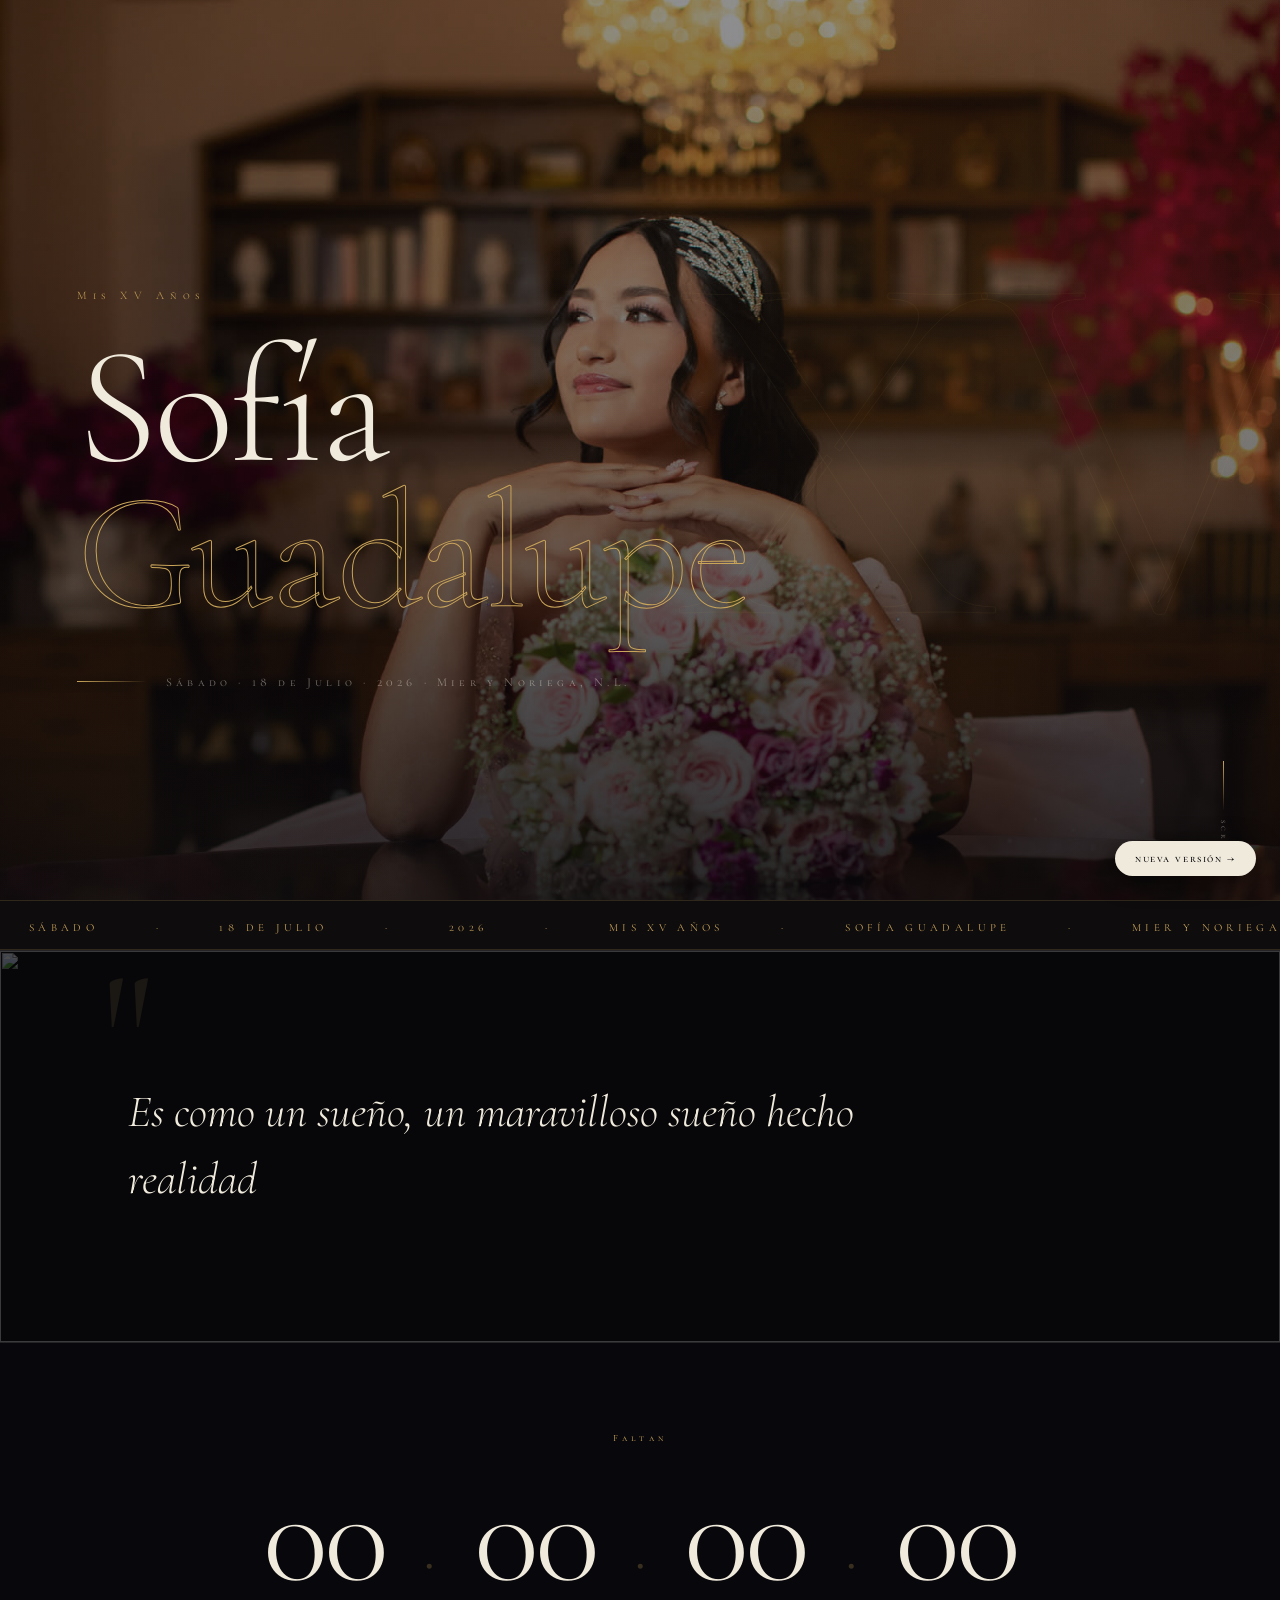
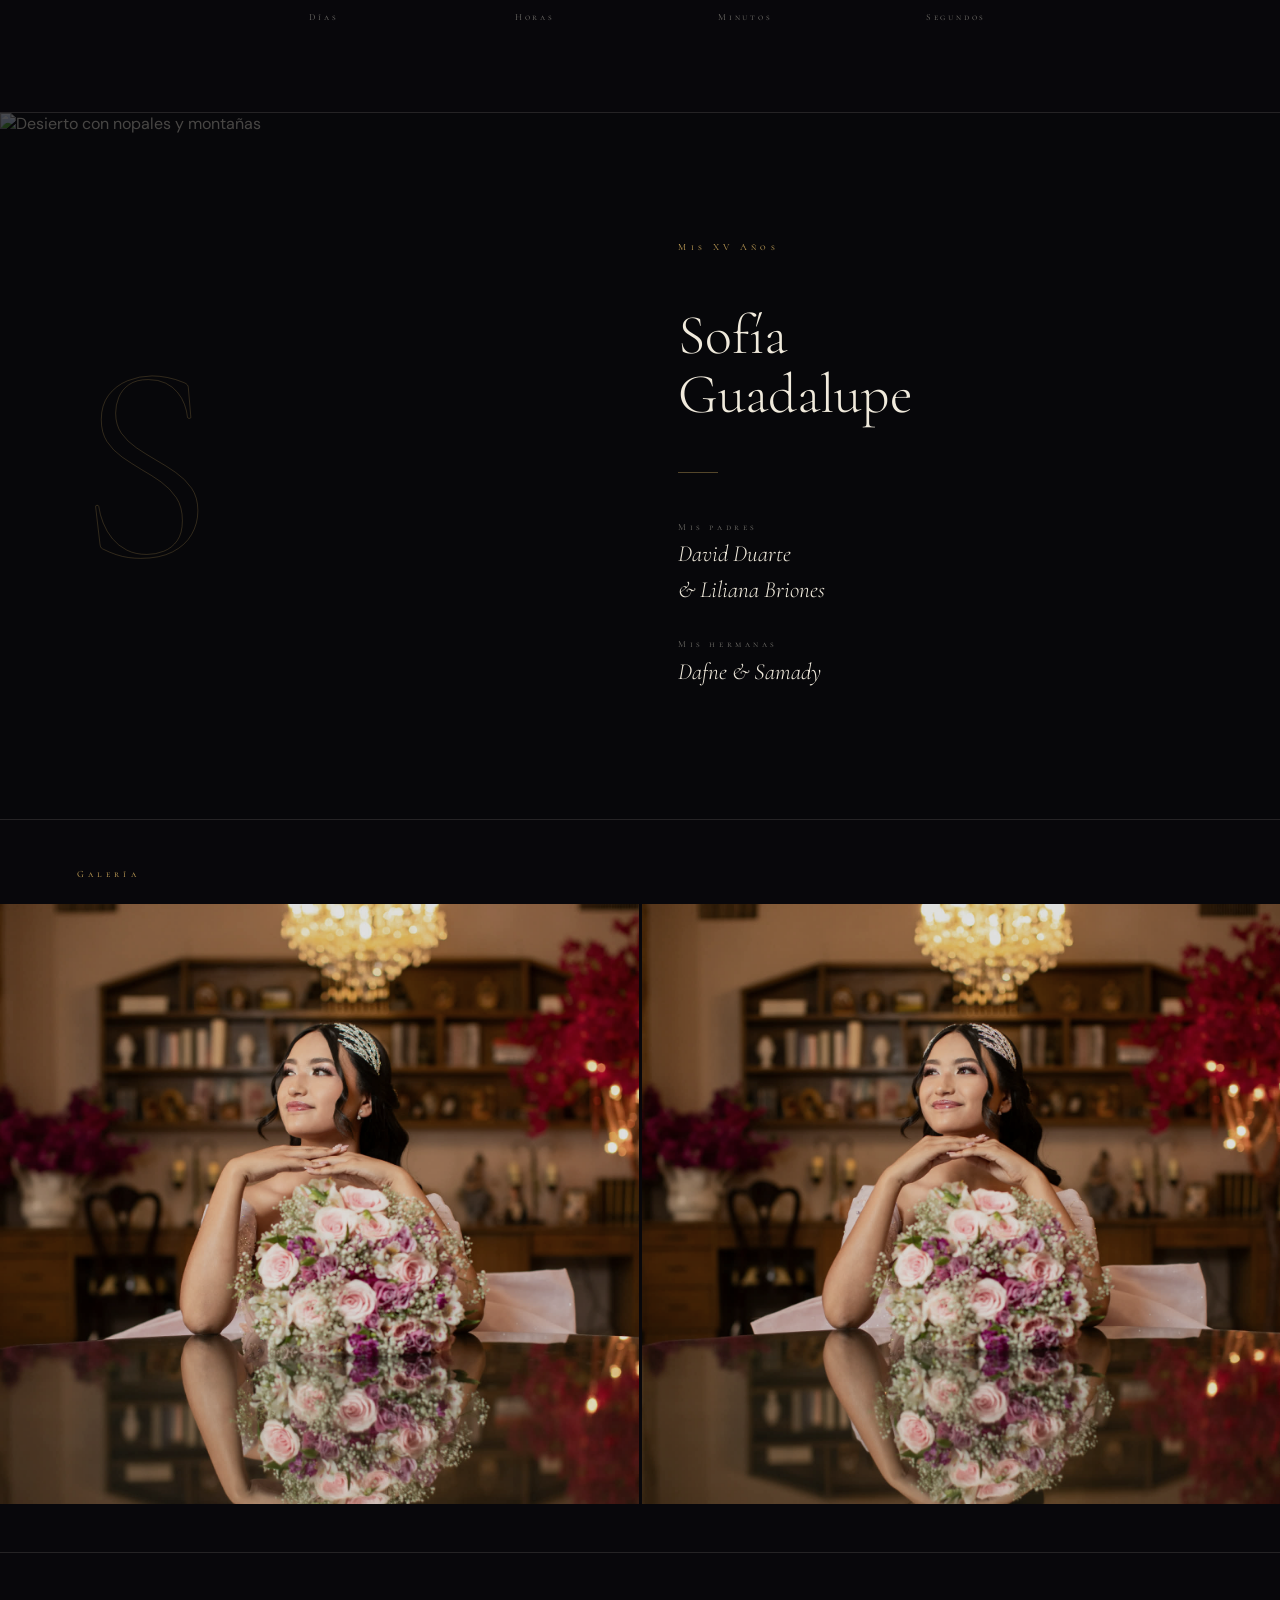
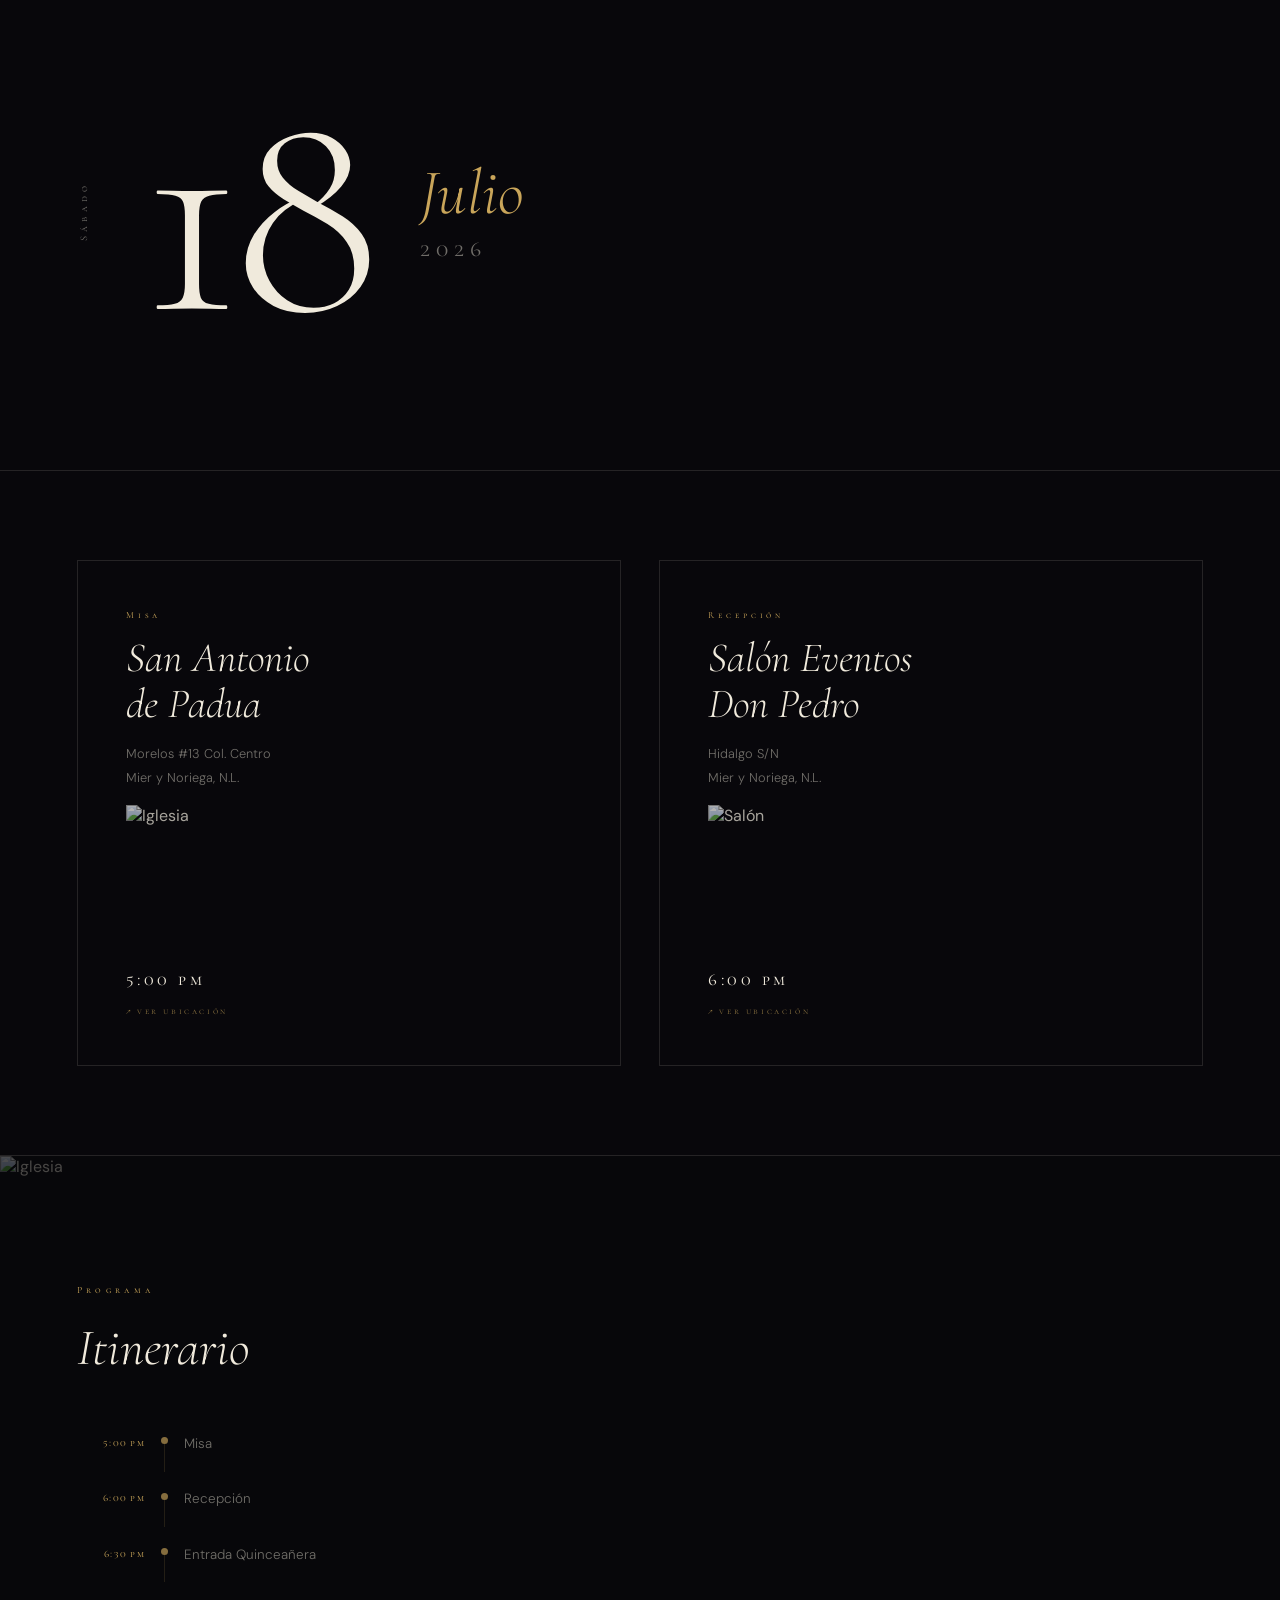
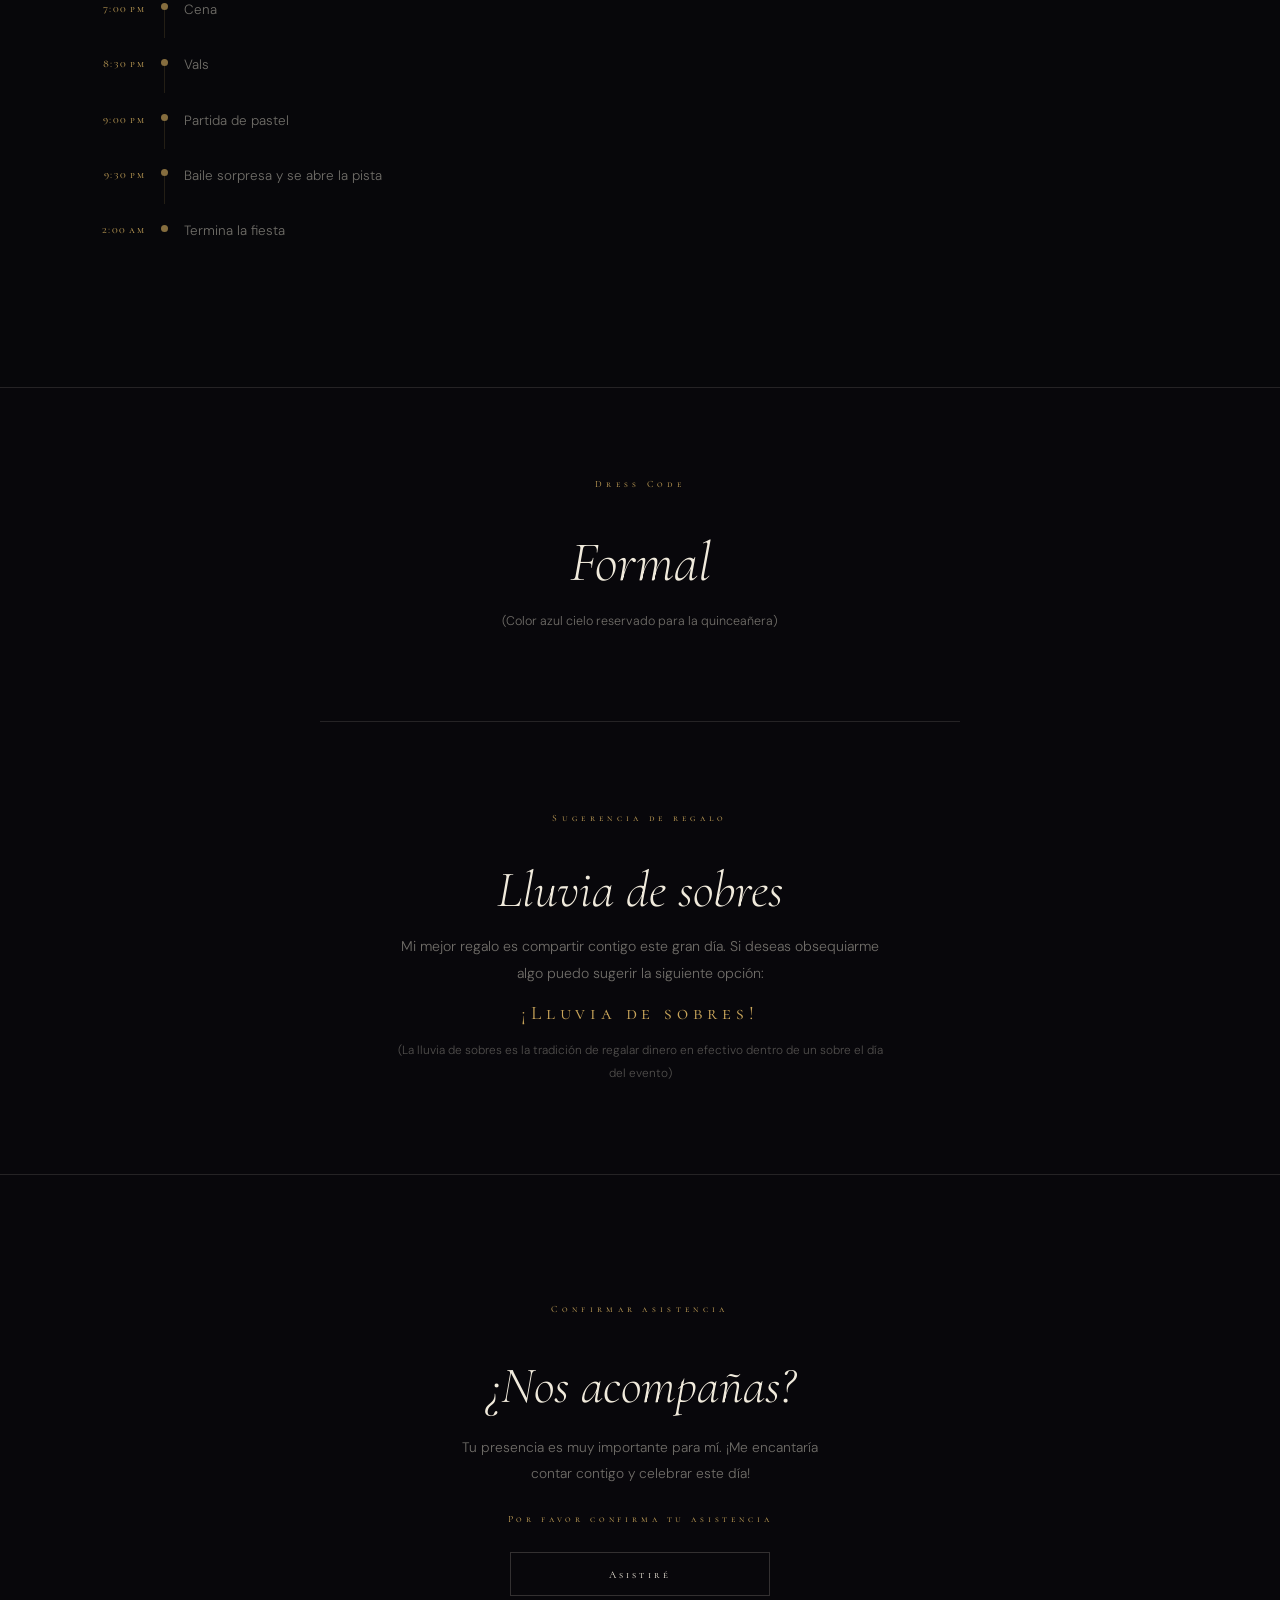
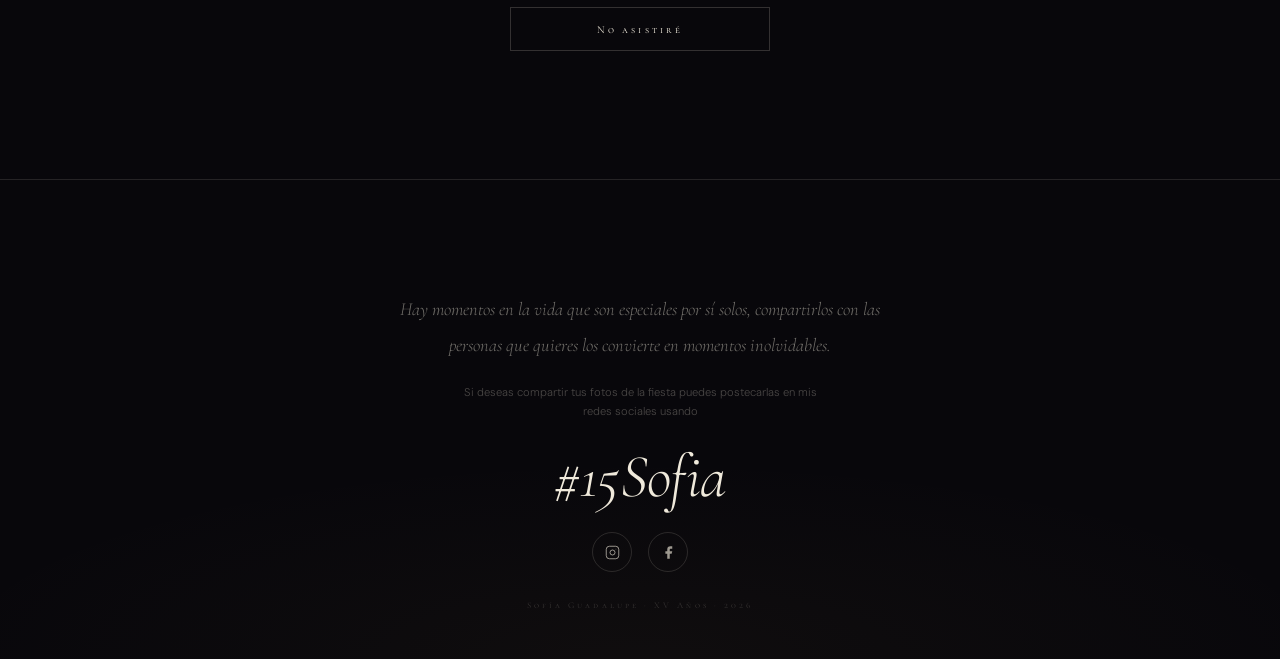
==== commit 607a6685: "Add Sofía's quinceañera photos and background images across all pages - Added real quinceañera photo" ====
--- a/index.html
+++ b/index.html
@@ -74,6 +74,28 @@
             overflow: hidden;
         }
 
+        .hero-bg {
+            position: absolute;
+            inset: 0;
+            z-index: 0;
+        }
+
+        .hero-bg img {
+            width: 100%;
+            height: 100%;
+            object-fit: cover;
+            object-position: center 15%;
+        }
+
+        .hero-bg::after {
+            content: '';
+            position: absolute;
+            inset: 0;
+            background:
+                linear-gradient(to bottom, rgba(8,7,11,0.45) 0%, rgba(8,7,11,0.55) 50%, rgba(8,7,11,0.85) 100%),
+                radial-gradient(ellipse 70% 70% at 85% 40%, rgba(201,165,90,0.08) 0%, transparent 65%);
+        }
+
         .hero::before {
             content: '';
             position: absolute;
@@ -82,6 +104,7 @@
                 radial-gradient(ellipse 70% 70% at 85% 40%, rgba(201,165,90,0.055) 0%, transparent 65%),
                 radial-gradient(ellipse 40% 50% at 10% 90%, rgba(201,165,90,0.03) 0%, transparent 60%);
             pointer-events: none;
+            z-index: 1;
         }
 
         /* Decorative large number */
@@ -110,6 +133,8 @@
             margin-bottom: clamp(1.2rem, 3vw, 2rem);
             opacity: 0;
             animation: fadeUp 0.8s 0.3s ease forwards;
+            position: relative;
+            z-index: 2;
         }
 
         .hero-name {
@@ -138,6 +163,8 @@
             gap: 1.2rem;
             opacity: 0;
             animation: fadeUp 0.8s 1s ease forwards;
+            position: relative;
+            z-index: 2;
         }
 
         .hero-rule {
@@ -163,6 +190,7 @@
             gap: 0.6rem;
             opacity: 0;
             animation: fadeUp 0.8s 1.4s ease forwards;
+            z-index: 2;
         }
 
         .hero-scroll-hint span {
@@ -241,10 +269,33 @@
 
         .border-top { border-top: 1px solid var(--faint); }
 
+        /* ── SECTION BG IMAGE ────────────────────────── */
+        .section-bg {
+            position: absolute;
+            inset: 0;
+            z-index: 0;
+            overflow: hidden;
+        }
+
+        .section-bg img {
+            width: 100%;
+            height: 100%;
+            object-fit: cover;
+            object-position: center 20%;
+        }
+
+        .section-bg::after {
+            content: '';
+            position: absolute;
+            inset: 0;
+            background: rgba(8,7,11,0.72);
+        }
+
         /* ── QUOTE ───────────────────────────────────── */
         .quote-section {
             padding: clamp(4rem, 10vw, 8rem) clamp(1.5rem, 10vw, 14rem);
             position: relative;
+            overflow: hidden;
         }
 
         .quote-deco {
@@ -324,6 +375,8 @@
             grid-template-columns: 1fr 1fr;
             gap: clamp(2rem, 6vw, 7rem);
             align-items: center;
+            position: relative;
+            overflow: hidden;
         }
 
         .family-initial {
@@ -334,9 +387,11 @@
             color: transparent;
             -webkit-text-stroke: 1px rgba(201,165,90,0.22);
             user-select: none;
-        }
-
-        .family-content { display: flex; flex-direction: column; gap: 1.8rem; }
+            position: relative;
+            z-index: 1;
+        }
+
+        .family-content { display: flex; flex-direction: column; gap: 1.8rem; position: relative; z-index: 1; }
 
         .family-name {
             font-family: var(--C);
@@ -364,6 +419,43 @@
             line-height: 1.55;
         }
 
+        /* ── PHOTO SHOWCASE ──────────────────────────── */
+        .photo-showcase {
+            position: relative;
+            width: 100%;
+            height: 90vh;
+            overflow: hidden;
+        }
+
+        .photo-showcase img {
+            width: 100%;
+            height: 100%;
+            object-fit: cover;
+            object-position: center 20%;
+            filter: brightness(0.85);
+        }
+
+        .photo-showcase::after {
+            content: '';
+            position: absolute;
+            inset: 0;
+            background: linear-gradient(to bottom, var(--bg) 0%, transparent 15%, transparent 75%, var(--bg) 100%);
+            pointer-events: none;
+        }
+
+        .photo-showcase-caption {
+            position: absolute;
+            bottom: clamp(2rem, 6vw, 5rem);
+            left: clamp(1.5rem, 6vw, 5rem);
+            z-index: 2;
+            font-family: var(--C);
+            font-style: italic;
+            font-weight: 300;
+            font-size: clamp(1.8rem, 5vw, 4rem);
+            color: var(--ivory);
+            text-shadow: 0 2px 20px rgba(0,0,0,0.5);
+        }
+
         /* ── GALLERY ─────────────────────────────────── */
         .gallery-section { padding: clamp(1.5rem, 4vw, 3rem) 0; }
 
@@ -374,8 +466,8 @@
 
         .gallery-grid {
             display: grid;
-            grid-template-columns: 2fr 1fr 1fr 2fr;
-            grid-template-rows: 260px 180px;
+            grid-template-columns: 1fr 1fr;
+            grid-template-rows: clamp(350px, 55vw, 600px);
             gap: 3px;
         }
 
@@ -383,20 +475,18 @@
             overflow: hidden;
             position: relative;
         }
-
-        .g:nth-child(1) { grid-row: span 2; }
-        .g:nth-child(4) { grid-row: span 2; }
 
         .g img {
             width: 100%;
             height: 100%;
             object-fit: cover;
-            filter: grayscale(25%) brightness(0.85);
+            object-position: center 20%;
+            filter: grayscale(15%) brightness(0.88);
             transition: transform 0.7s cubic-bezier(.25,.46,.45,.94), filter 0.5s ease;
         }
 
         .g:hover img {
-            transform: scale(1.06);
+            transform: scale(1.04);
             filter: grayscale(0%) brightness(0.95);
         }
 
@@ -550,12 +640,16 @@
         /* ── ITINERARY ───────────────────────────────── */
         .itinerary-section {
             padding: clamp(4rem, 10vw, 8rem) clamp(1.5rem, 6vw, 5rem);
+            position: relative;
+            overflow: hidden;
         }
 
         .it-list {
             list-style: none;
             max-width: 560px;
             margin-top: 2.5rem;
+            position: relative;
+            z-index: 1;
         }
 
         .it-row {
@@ -816,12 +910,6 @@
 
         /* ── RESPONSIVE: TABLET 900px ───────────────── */
         @media (max-width: 900px) {
-            .gallery-grid {
-                grid-template-columns: 1fr 1fr 1fr;
-                grid-template-rows: repeat(2, 220px);
-            }
-            .g:nth-child(1), .g:nth-child(4) { grid-row: span 1; }
-
             .hero-deco { font-size: 30vw; opacity: 0.04; }
         }
 
@@ -857,9 +945,10 @@
         /* ── RESPONSIVE: MOBILE 540px ───────────────── */
         @media (max-width: 540px) {
             .gallery-grid {
-                grid-template-columns: 1fr 1fr;
-                grid-template-rows: repeat(3, 150px);
+                grid-template-columns: 1fr;
+                grid-template-rows: auto;
             }
+            .photo-showcase { height: 70vh; }
 
             /* Hide separators in countdown */
             .cd-sep { display: none; }
@@ -904,6 +993,7 @@
 
     <!-- ── HERO ──────────────────────────────────── -->
     <section class="hero">
+        <div class="hero-bg"><img src="images/sofia-bouquet-1.jpg" alt=""></div>
         <div class="hero-deco" aria-hidden="true">XV</div>
         <p class="hero-eyebrow">Mis XV Años</p>
         <h1 class="hero-name">
@@ -936,6 +1026,7 @@
 
     <!-- ── QUOTE ──────────────────────────────────── -->
     <section class="quote-section border-top reveal">
+        <div class="section-bg"><img src="https://images.unsplash.com/photo-1519741497674-611481863552?w=1200&h=800&fit=crop&q=80" alt="" loading="lazy"></div>
         <div class="quote-deco" aria-hidden="true">"</div>
         <p class="quote-body">Es como un sueño, un maravilloso sueño hecho realidad</p>
     </section>
@@ -968,6 +1059,7 @@
 
     <!-- ── FAMILY ─────────────────────────────────── -->
     <section class="family-section border-top reveal">
+        <div class="section-bg"><img src="https://images.unsplash.com/photo-1642915657936-7395428979c8?w=1200&h=800&fit=crop&q=80" alt="Desierto con nopales y montañas" loading="lazy"></div>
         <div class="family-initial" aria-hidden="true">S</div>
         <div class="family-content">
             <p class="section-eyebrow">Mis XV Años</p>
@@ -989,22 +1081,10 @@
         <p class="section-eyebrow gallery-label">Galería</p>
         <div class="gallery-grid">
             <div class="g">
-                <img src="https://images.unsplash.com/photo-1515372039744-b8f02a3ae446?w=600&h=900&fit=crop" alt="Foto 1" loading="lazy">
+                <img src="images/sofia-bouquet-1.jpg" alt="Sofía con ramo de flores" loading="lazy">
             </div>
             <div class="g">
-                <img src="https://images.unsplash.com/photo-1518611507436-f9221403cca2?w=600&h=400&fit=crop" alt="Foto 2" loading="lazy">
-            </div>
-            <div class="g">
-                <img src="https://images.unsplash.com/photo-1490481651871-ab68de25d43d?w=600&h=400&fit=crop" alt="Foto 3" loading="lazy">
-            </div>
-            <div class="g">
-                <img src="https://images.unsplash.com/photo-1583939003579-730e3918a45a?w=600&h=900&fit=crop" alt="Foto 4" loading="lazy">
-            </div>
-            <div class="g">
-                <img src="https://images.unsplash.com/photo-1469334031218-e382a71b716b?w=600&h=400&fit=crop" alt="Foto 5" loading="lazy">
-            </div>
-            <div class="g">
-                <img src="https://images.unsplash.com/photo-1515886657613-9f3515b0c78f?w=600&h=400&fit=crop" alt="Foto 6" loading="lazy">
+                <img src="images/sofia-bouquet-2.jpg" alt="Sofía con ramo de flores" loading="lazy">
             </div>
         </div>
     </section>
@@ -1041,8 +1121,9 @@
 
     <!-- ── ITINERARY ──────────────────────────────── -->
     <section class="itinerary-section border-top reveal">
-        <p class="section-eyebrow">Programa</p>
-        <h2 class="section-heading">Itinerario</h2>
+        <div class="section-bg"><img src="https://images.unsplash.com/photo-1438032005730-c779502df39b?w=1200&h=800&fit=crop&q=80" alt="Iglesia" loading="lazy"></div>
+        <p class="section-eyebrow" style="position:relative;z-index:1;">Programa</p>
+        <h2 class="section-heading" style="position:relative;z-index:1;">Itinerario</h2>
         <ul class="it-list">
             <li class="it-row"><span class="it-time">5:00 pm</span><div class="it-track"><div class="it-dot"></div><div class="it-line"></div></div><span class="it-text">Misa</span></li>
             <li class="it-row"><span class="it-time">6:00 pm</span><div class="it-track"><div class="it-dot"></div><div class="it-line"></div></div><span class="it-text">Recepción</span></li>
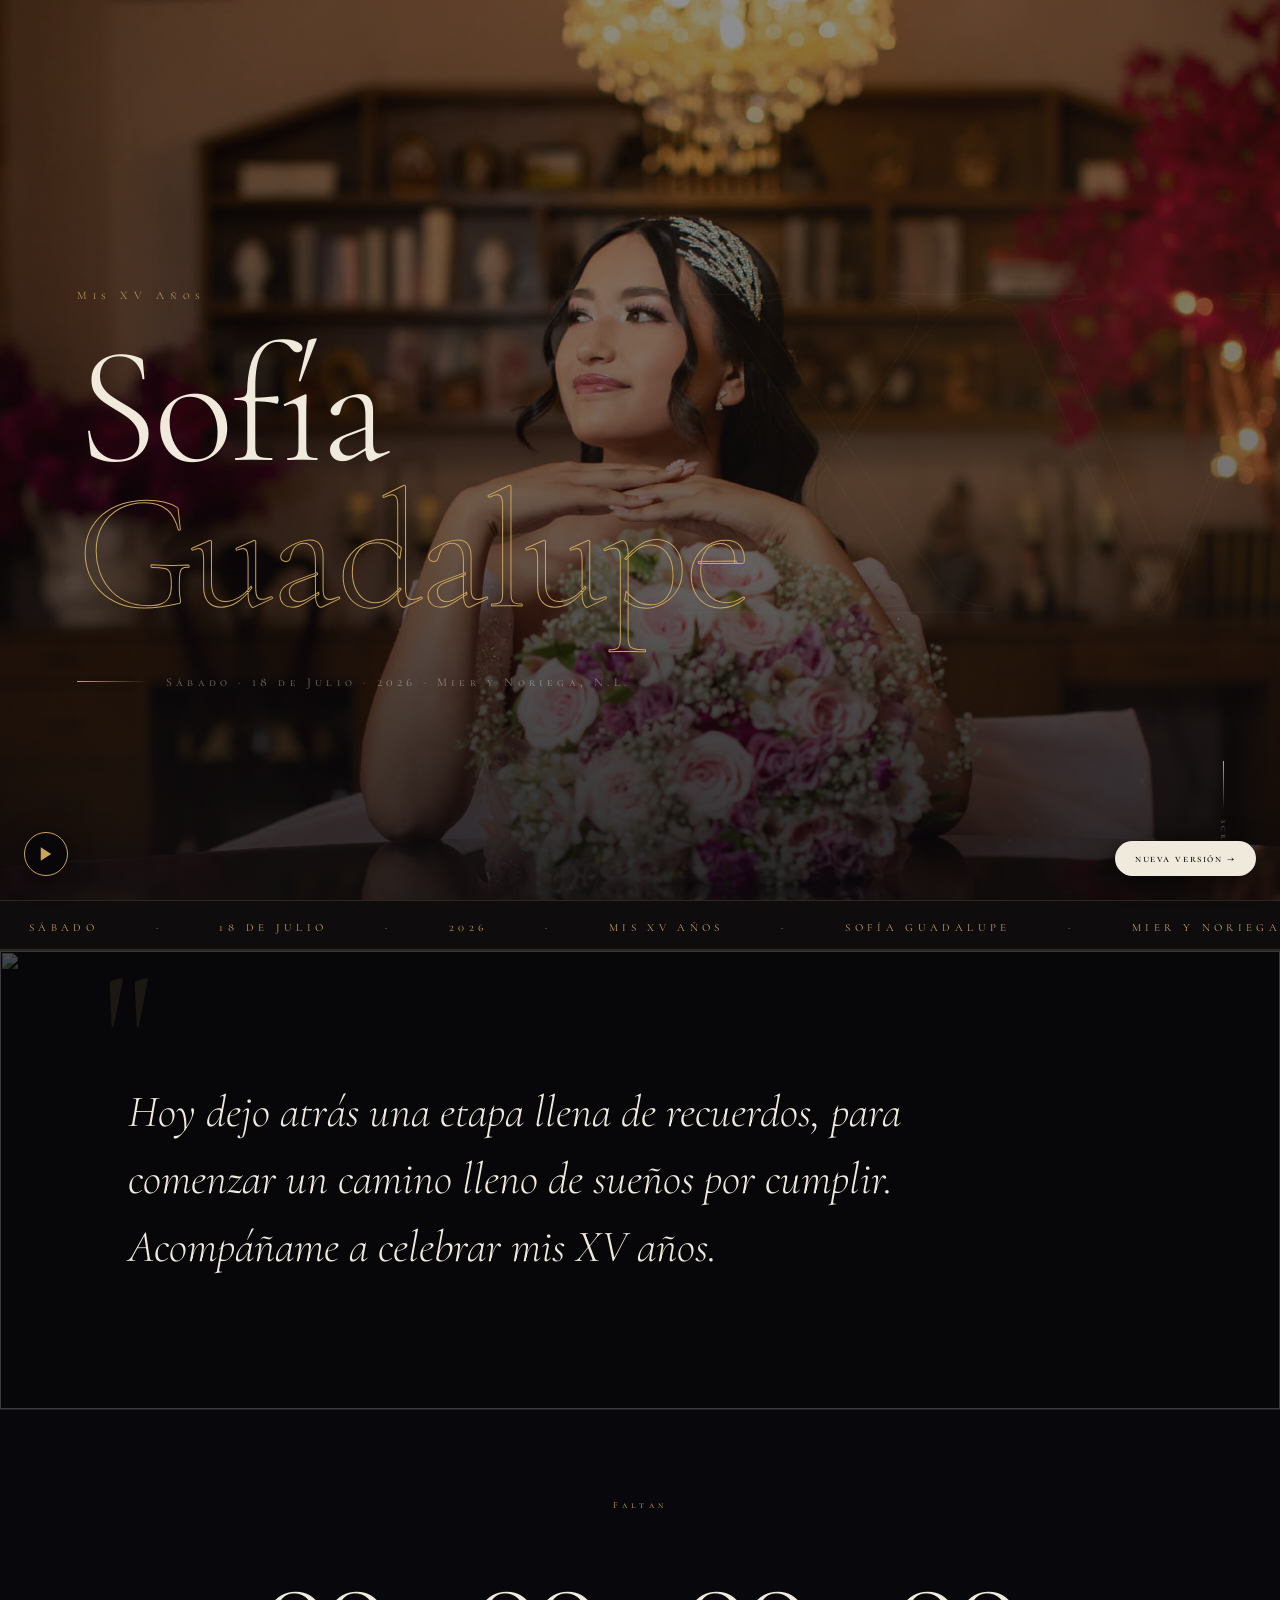
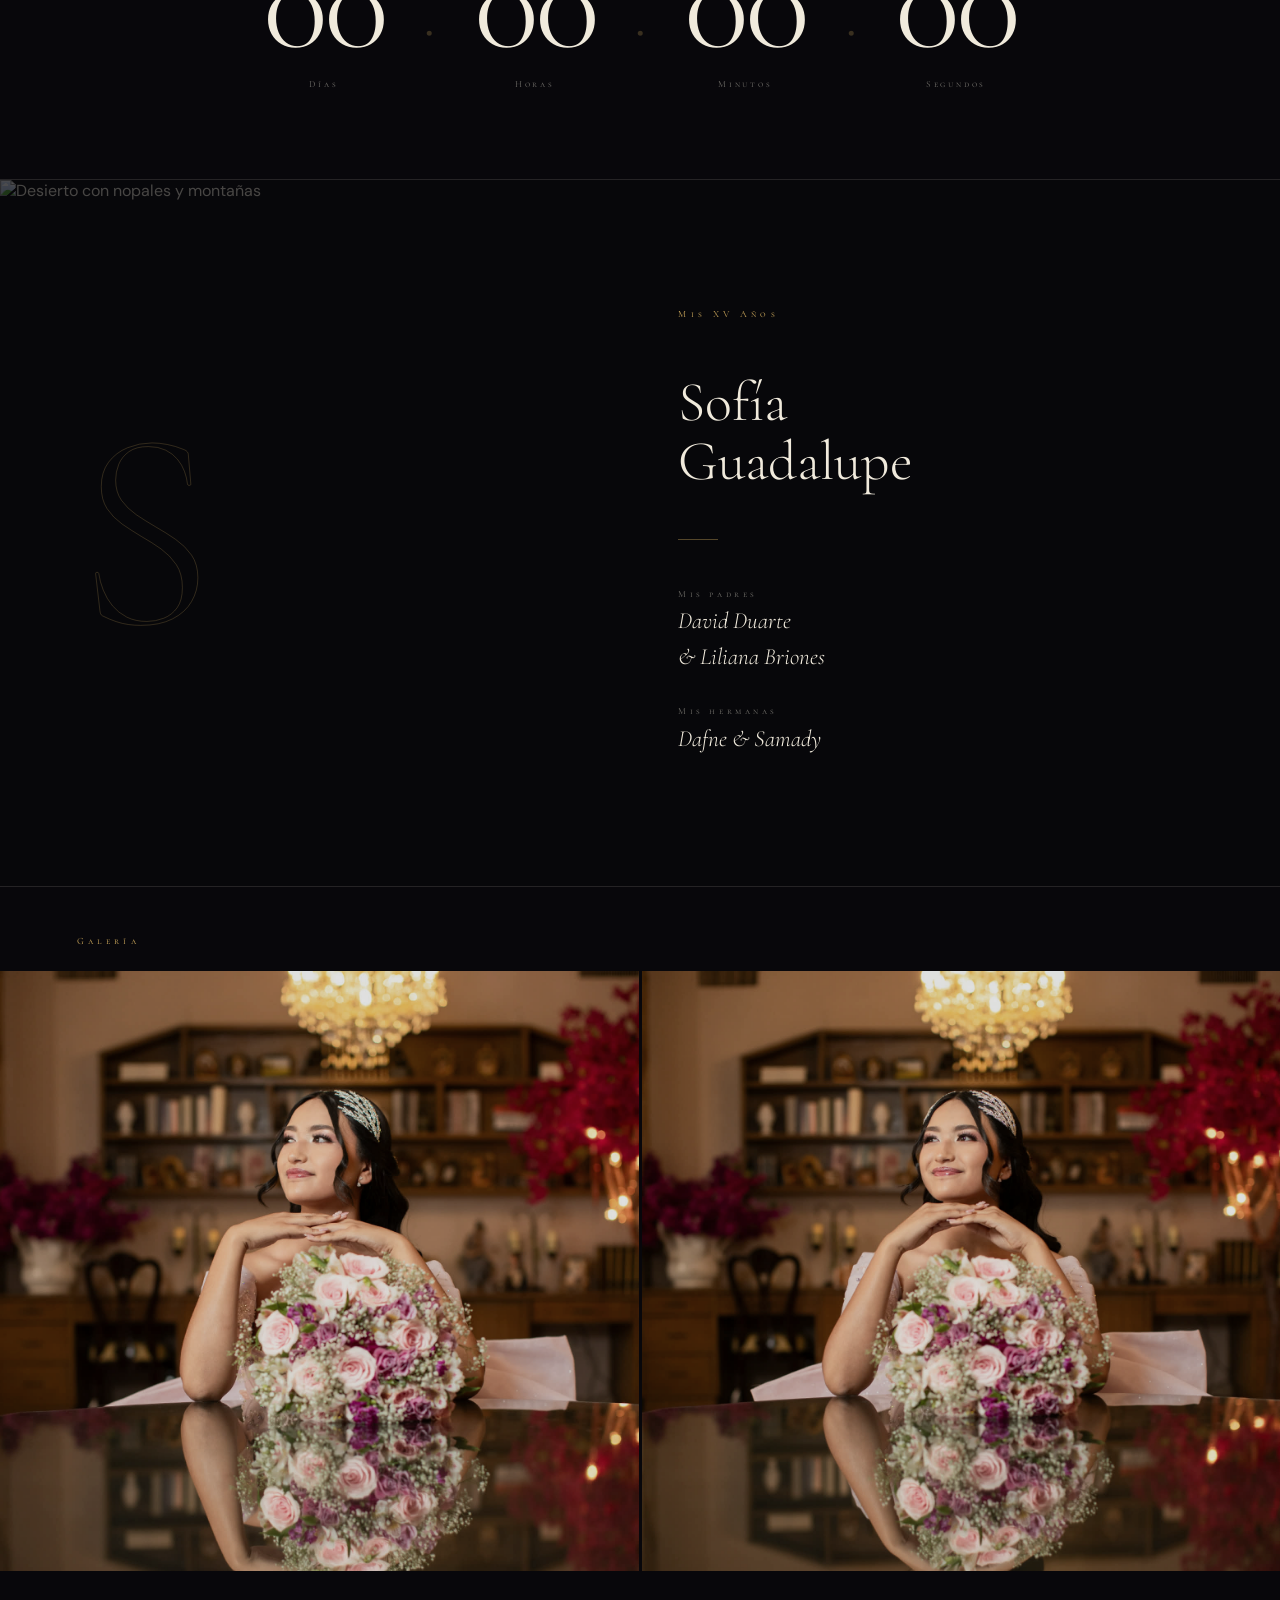
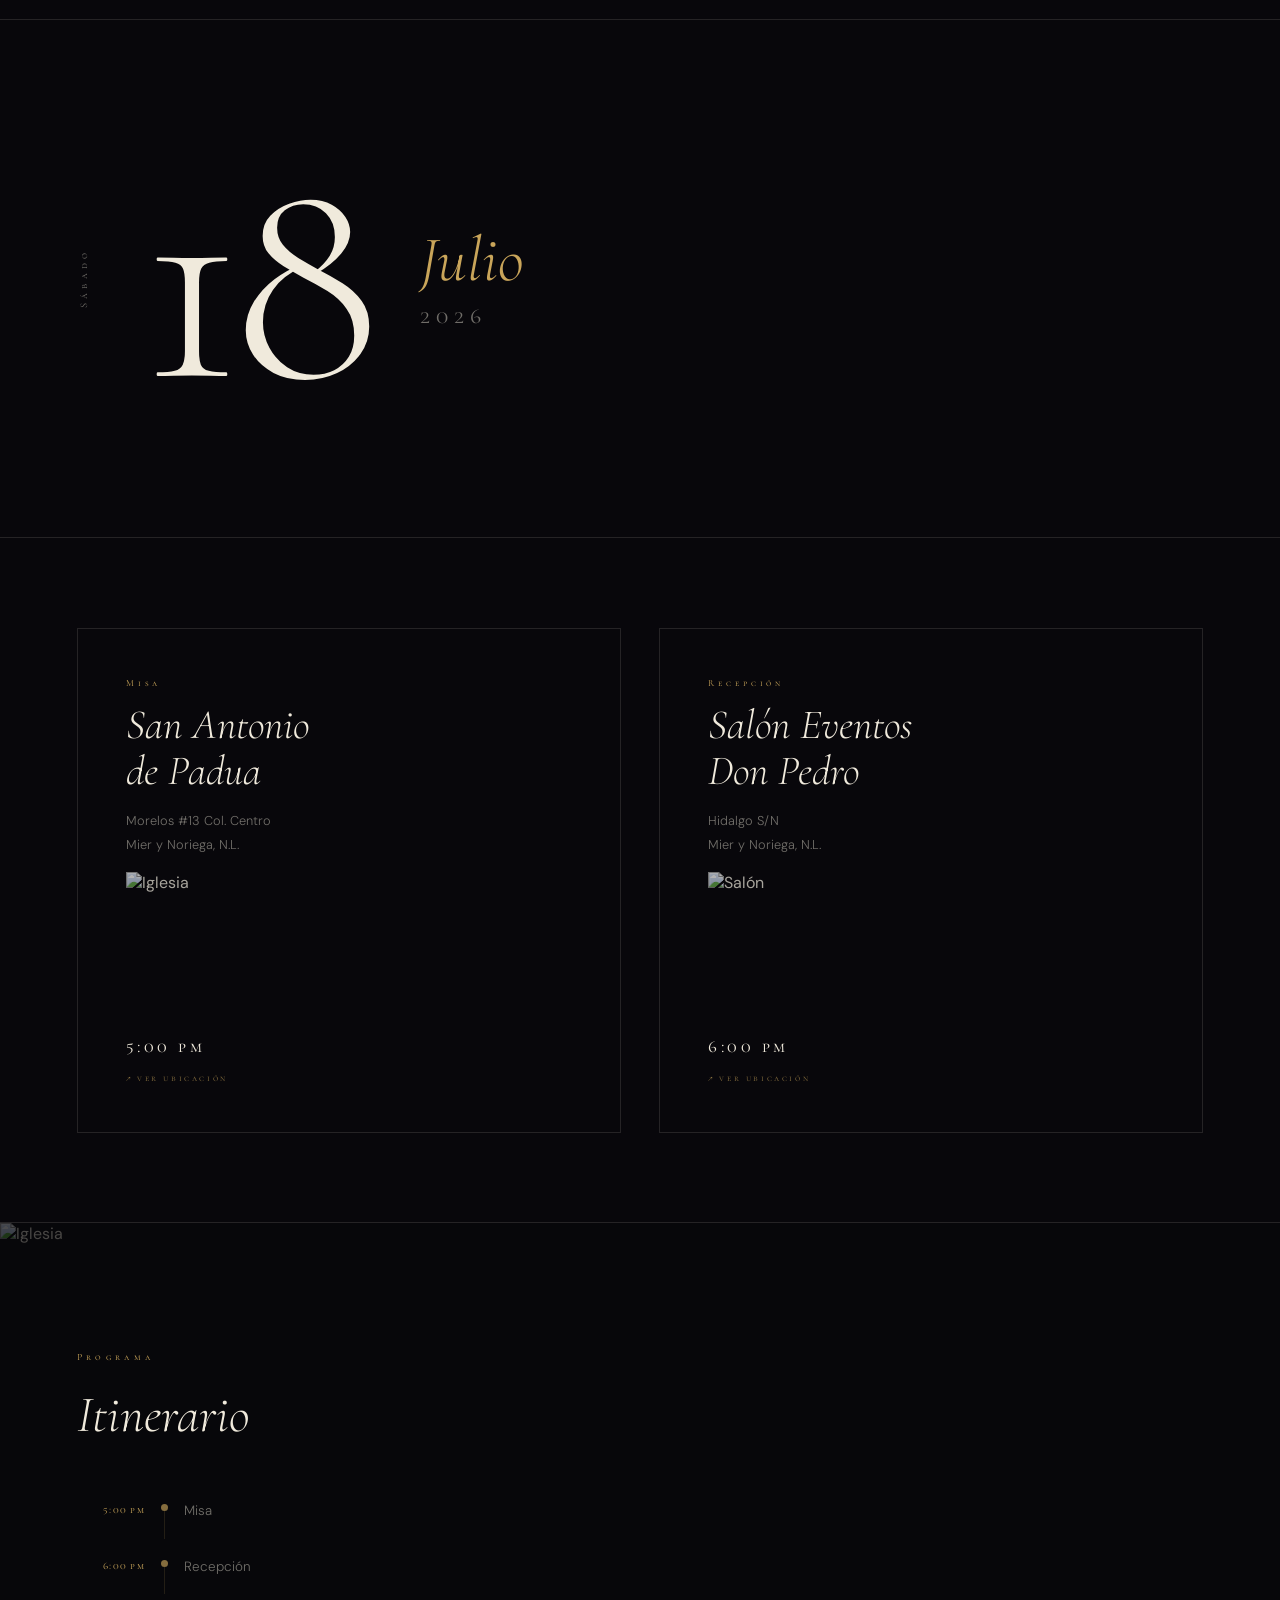
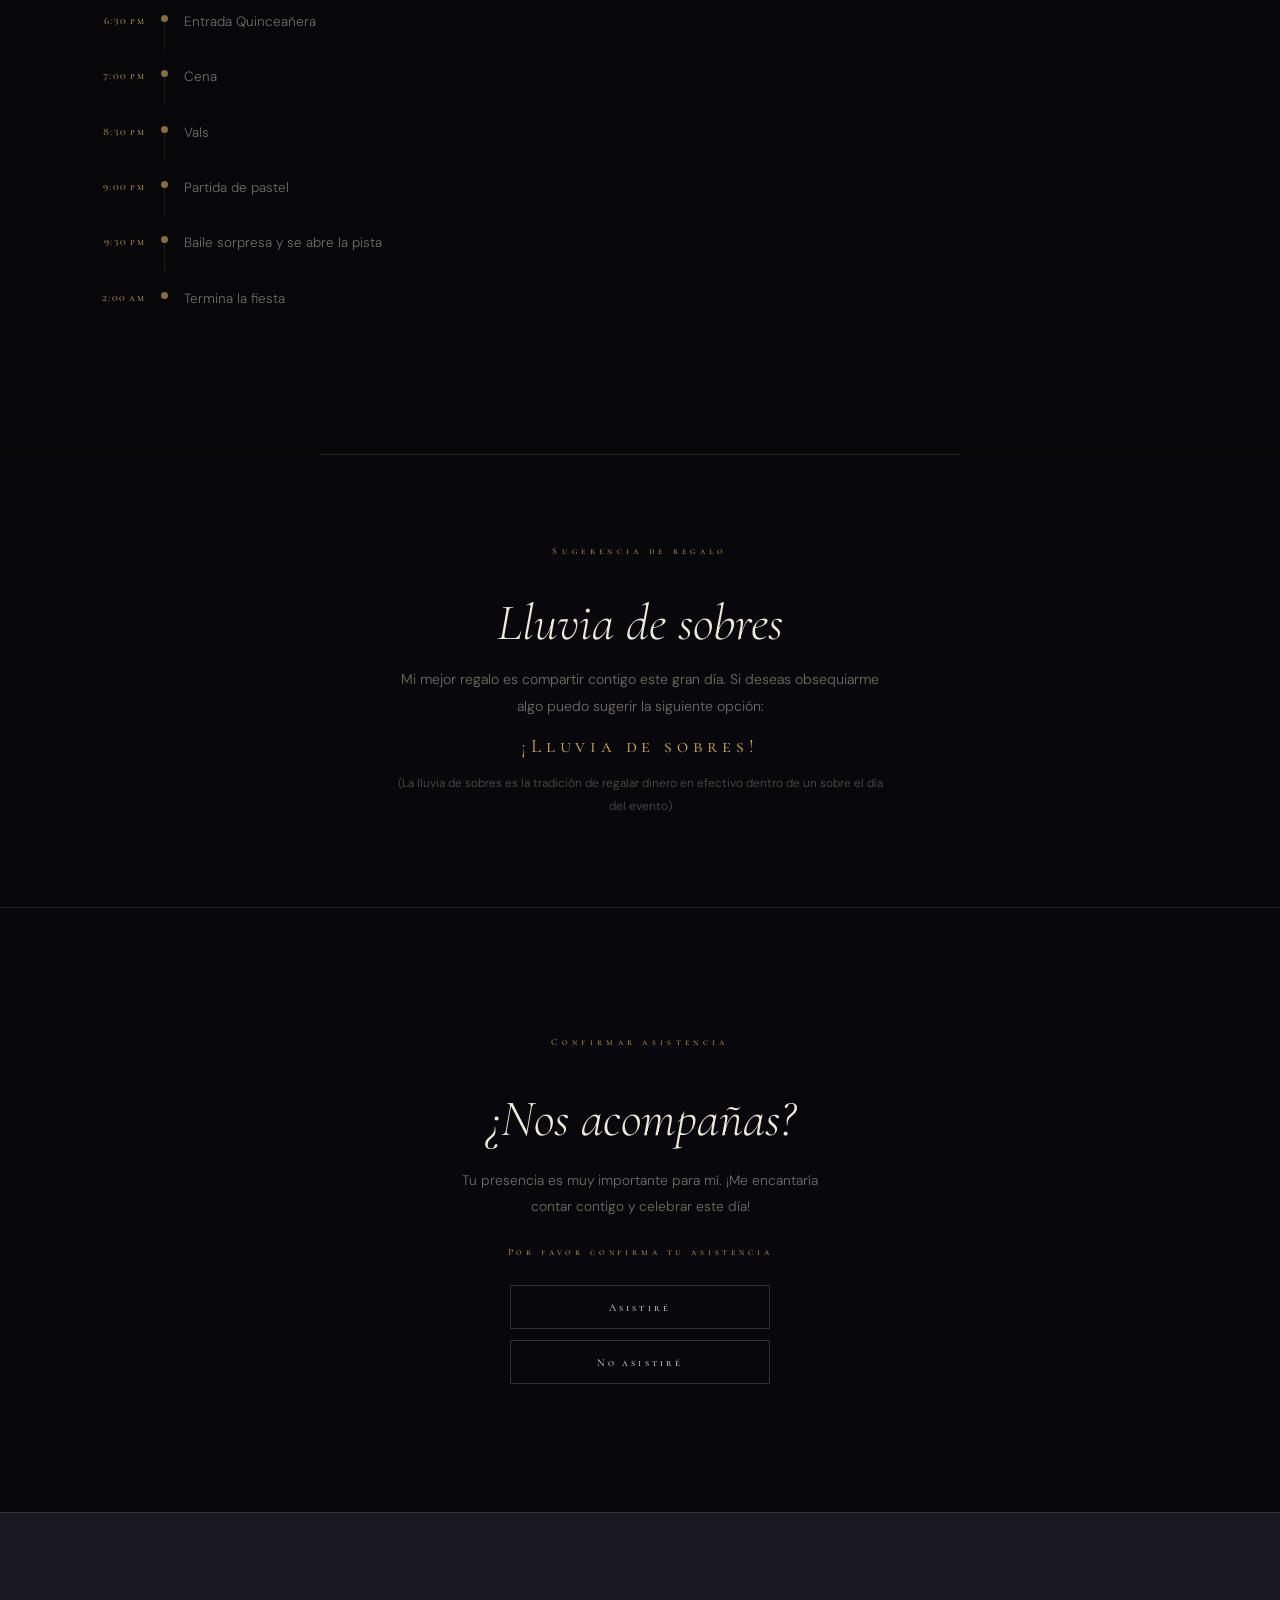
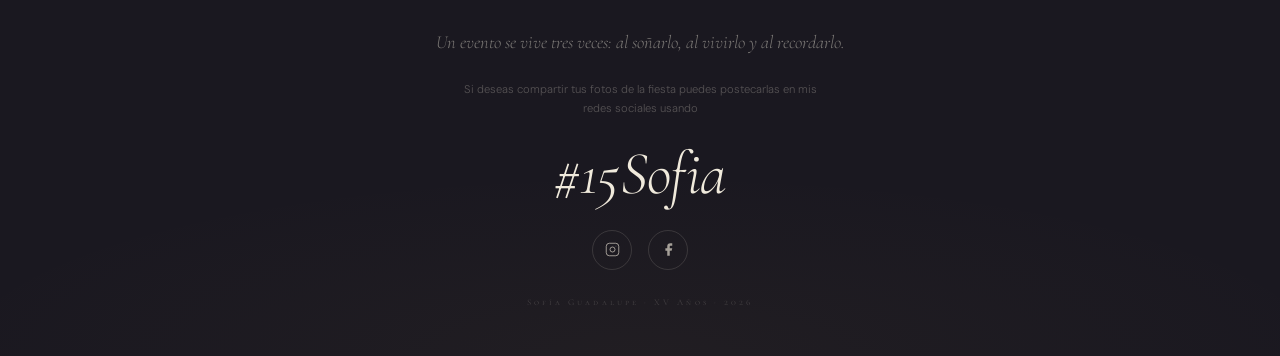
==== commit ff631c55: "Remove dress code section, update quotes, add background music player and lighter footer Co-Authored" ====
--- a/index.html
+++ b/index.html
@@ -60,6 +60,32 @@
             box-shadow: 0 6px 28px rgba(0,0,0,0.6);
             background: var(--gold2);
         }
+
+        /* ── MUSIC BUTTON ───────────────────────────── */
+        .music-btn {
+            position: fixed;
+            bottom: 1.5rem;
+            left: 1.5rem;
+            z-index: 9999;
+            width: 44px;
+            height: 44px;
+            border-radius: 50%;
+            border: 1.5px solid var(--gold);
+            background: rgba(8,7,11,0.85);
+            color: var(--gold);
+            cursor: pointer;
+            display: flex;
+            align-items: center;
+            justify-content: center;
+            box-shadow: 0 4px 24px rgba(0,0,0,0.5);
+            transition: transform 0.2s ease, background 0.2s ease;
+            -webkit-tap-highlight-color: transparent;
+        }
+        .music-btn:hover {
+            transform: translateY(-2px);
+            background: rgba(201,165,90,0.15);
+        }
+        .music-btn svg { width: 18px; height: 18px; fill: var(--gold); }
         .float-back:active { transform: translateY(0); }
 
         /* ── HERO ────────────────────────────────────── */
@@ -827,6 +853,7 @@
             gap: 1.2rem;
             position: relative;
             overflow: hidden;
+            background: #1a1820;
         }
 
         .site-footer::before {
@@ -1028,7 +1055,7 @@
     <section class="quote-section border-top reveal">
         <div class="section-bg"><img src="https://images.unsplash.com/photo-1519741497674-611481863552?w=1200&h=800&fit=crop&q=80" alt="" loading="lazy"></div>
         <div class="quote-deco" aria-hidden="true">"</div>
-        <p class="quote-body">Es como un sueño, un maravilloso sueño hecho realidad</p>
+        <p class="quote-body">Hoy dejo atrás una etapa llena de recuerdos, para comenzar un camino lleno de sueños por cumplir. Acompáñame a celebrar mis XV años.</p>
     </section>
 
     <!-- ── COUNTDOWN ──────────────────────────────── -->
@@ -1136,13 +1163,6 @@
         </ul>
     </section>
 
-    <!-- ── DRESS CODE ─────────────────────────────── -->
-    <section class="dresscode-section border-top reveal">
-        <p class="section-eyebrow">Dress Code</p>
-        <p class="dc-type">Formal</p>
-        <p class="dc-note">(Color azul cielo reservado para la quinceañera)</p>
-    </section>
-
     <!-- ── GIFT ───────────────────────────────────── -->
     <section class="gift-section border-top reveal">
         <p class="section-eyebrow">Sugerencia de regalo</p>
@@ -1166,7 +1186,7 @@
 
     <!-- ── FOOTER ─────────────────────────────────── -->
     <footer class="site-footer border-top reveal">
-        <p class="footer-quote">Hay momentos en la vida que son especiales por sí solos, compartirlos con las personas que quieres los convierte en momentos inolvidables.</p>
+        <p class="footer-quote">Un evento se vive tres veces: al soñarlo, al vivirlo y al recordarlo.</p>
         <p class="footer-share">Si deseas compartir tus fotos de la fiesta puedes postecarlas en mis redes sociales usando</p>
         <p class="footer-hashtag">#15Sofia</p>
         <div class="footer-socials">
@@ -1180,7 +1200,57 @@
         <p class="footer-byline">Sofía Guadalupe · XV Años · 2026</p>
     </footer>
 
+    <!-- ── MUSIC ──────────────────────────────────── -->
+    <audio id="bgMusic" loop preload="auto">
+        <source src="Bruno_Mars_-_Just_Way_You_Are_(mp3.pm).mp3" type="audio/mpeg">
+    </audio>
+    <button class="music-btn" id="musicToggle" aria-label="Toggle music">
+        <svg id="iconPause" viewBox="0 0 24 24"><rect x="6" y="4" width="4" height="16"/><rect x="14" y="4" width="4" height="16"/></svg>
+        <svg id="iconPlay" viewBox="0 0 24 24" style="display:none"><polygon points="5,3 19,12 5,21"/></svg>
+    </button>
+
     <script>
+        // ── Music autoplay ────────────────────────
+        const music = document.getElementById('bgMusic');
+        const btnMusic = document.getElementById('musicToggle');
+        const iconPause = document.getElementById('iconPause');
+        const iconPlay = document.getElementById('iconPlay');
+        let playing = false;
+
+        function toggleIcons(isPlaying) {
+            iconPause.style.display = isPlaying ? 'block' : 'none';
+            iconPlay.style.display = isPlaying ? 'none' : 'block';
+        }
+
+        function tryAutoplay() {
+            music.play().then(() => {
+                playing = true;
+                toggleIcons(true);
+            }).catch(() => {
+                playing = false;
+                toggleIcons(false);
+            });
+        }
+
+        btnMusic.addEventListener('click', () => {
+            if (playing) {
+                music.pause();
+                playing = false;
+            } else {
+                music.play();
+                playing = true;
+            }
+            toggleIcons(playing);
+        });
+
+        // Try autoplay on first user interaction if blocked
+        document.addEventListener('click', function autoplayOnce() {
+            if (!playing) tryAutoplay();
+            document.removeEventListener('click', autoplayOnce);
+        }, { once: true });
+
+        tryAutoplay();
+
         // ── Countdown ──────────────────────────────
         const EVT = new Date('2026-07-18T17:00:00');
         function tick() {
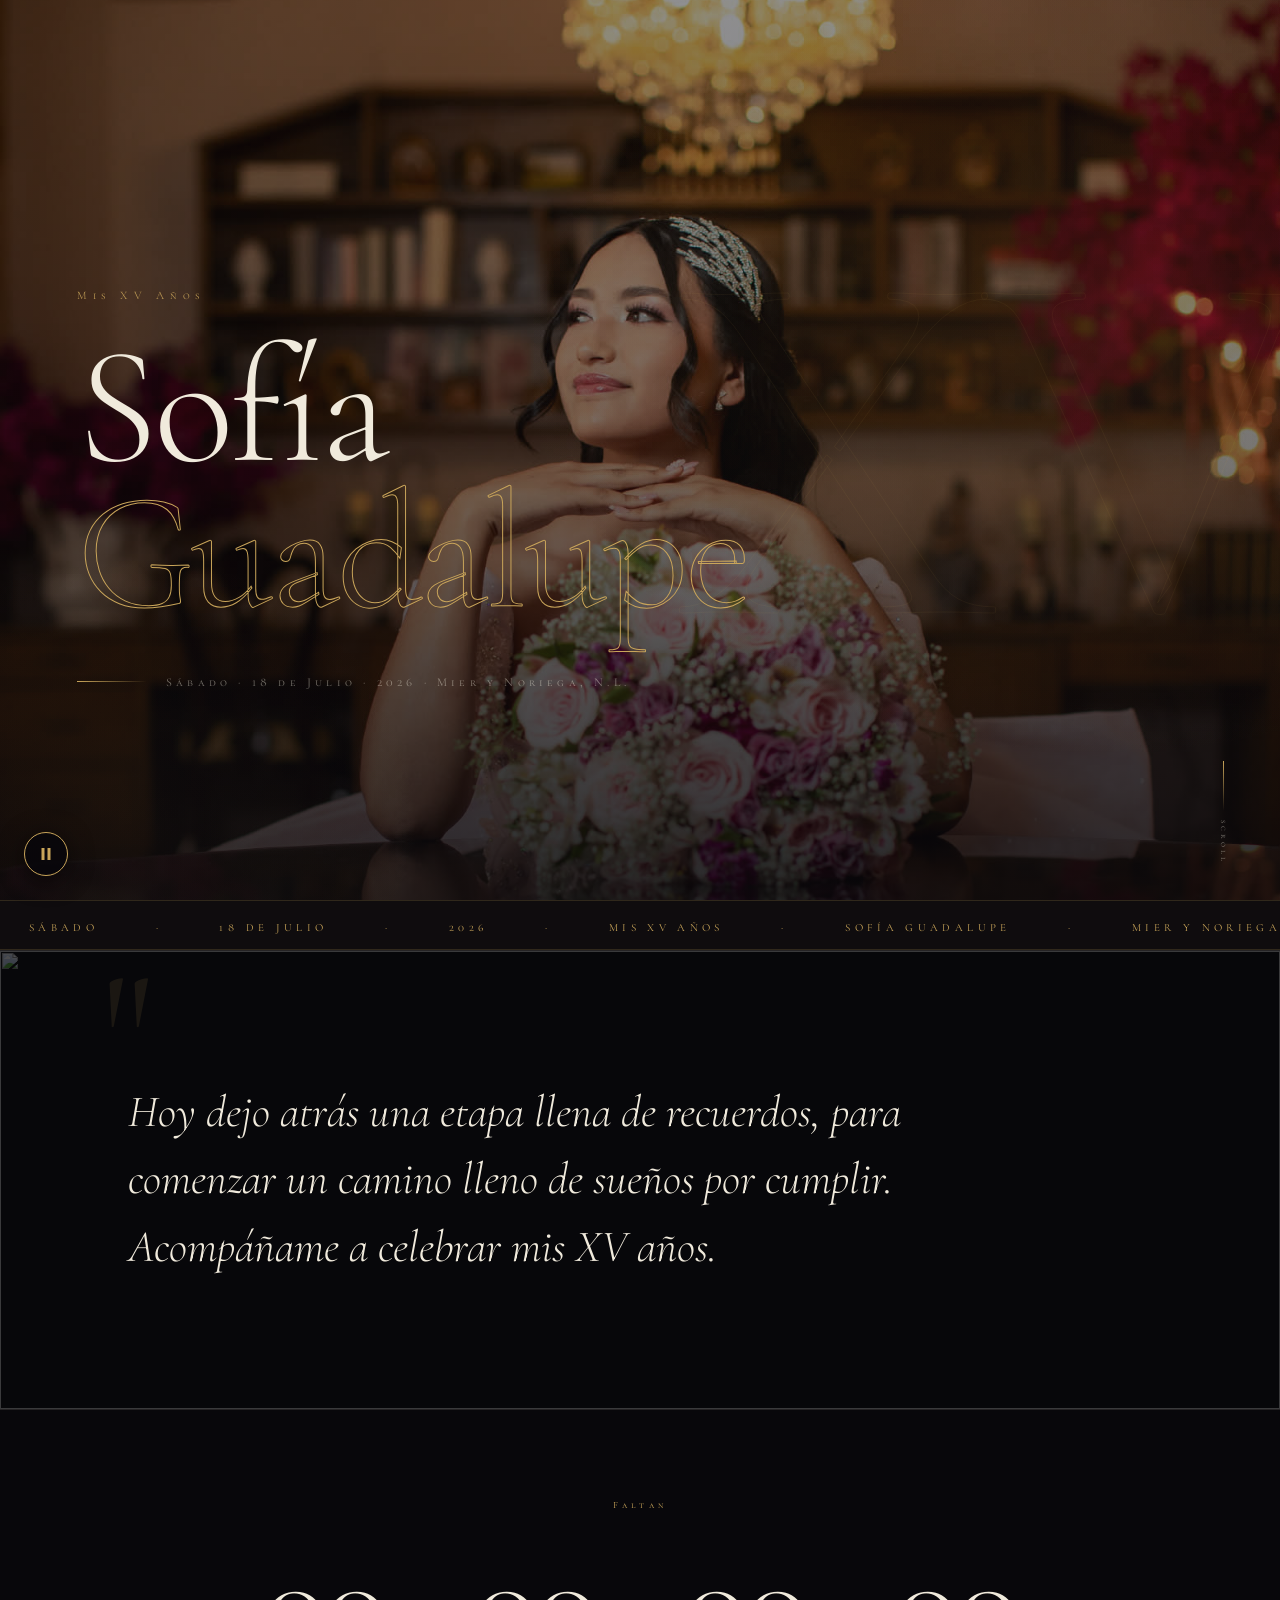
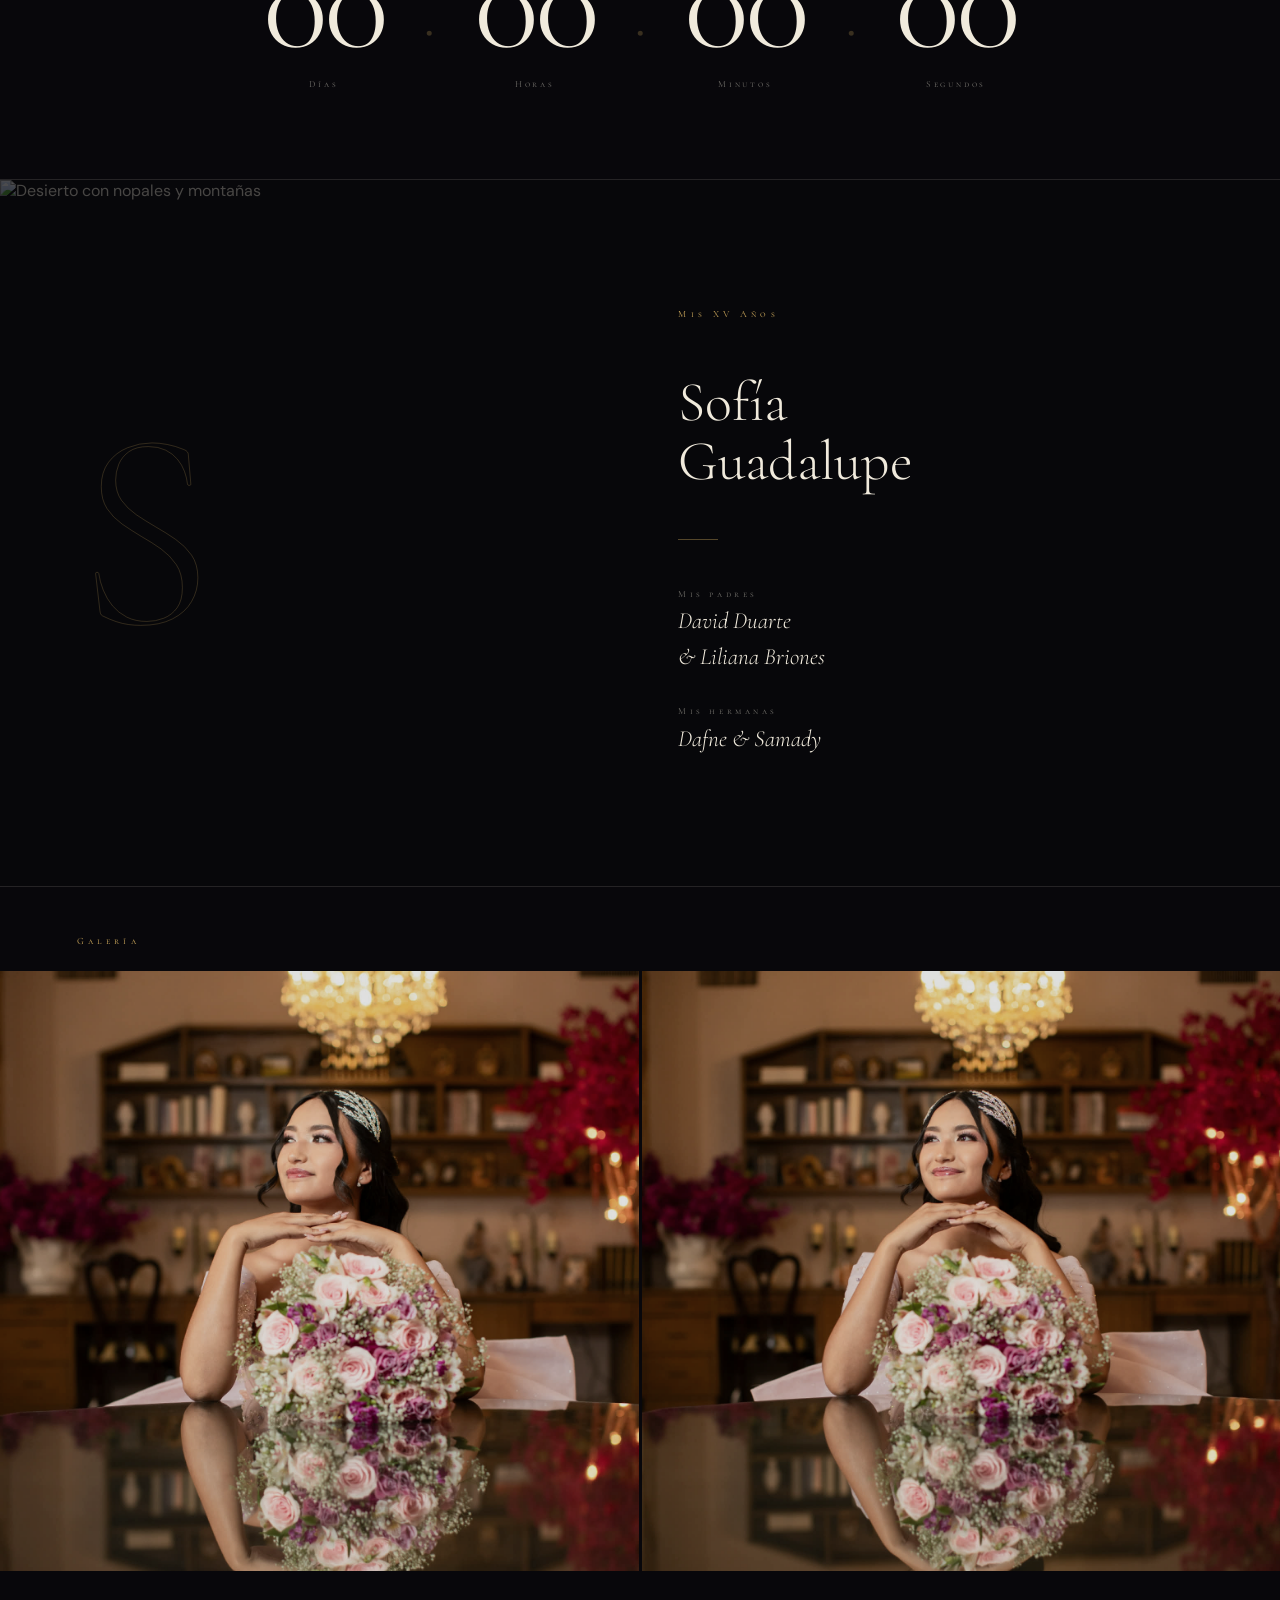
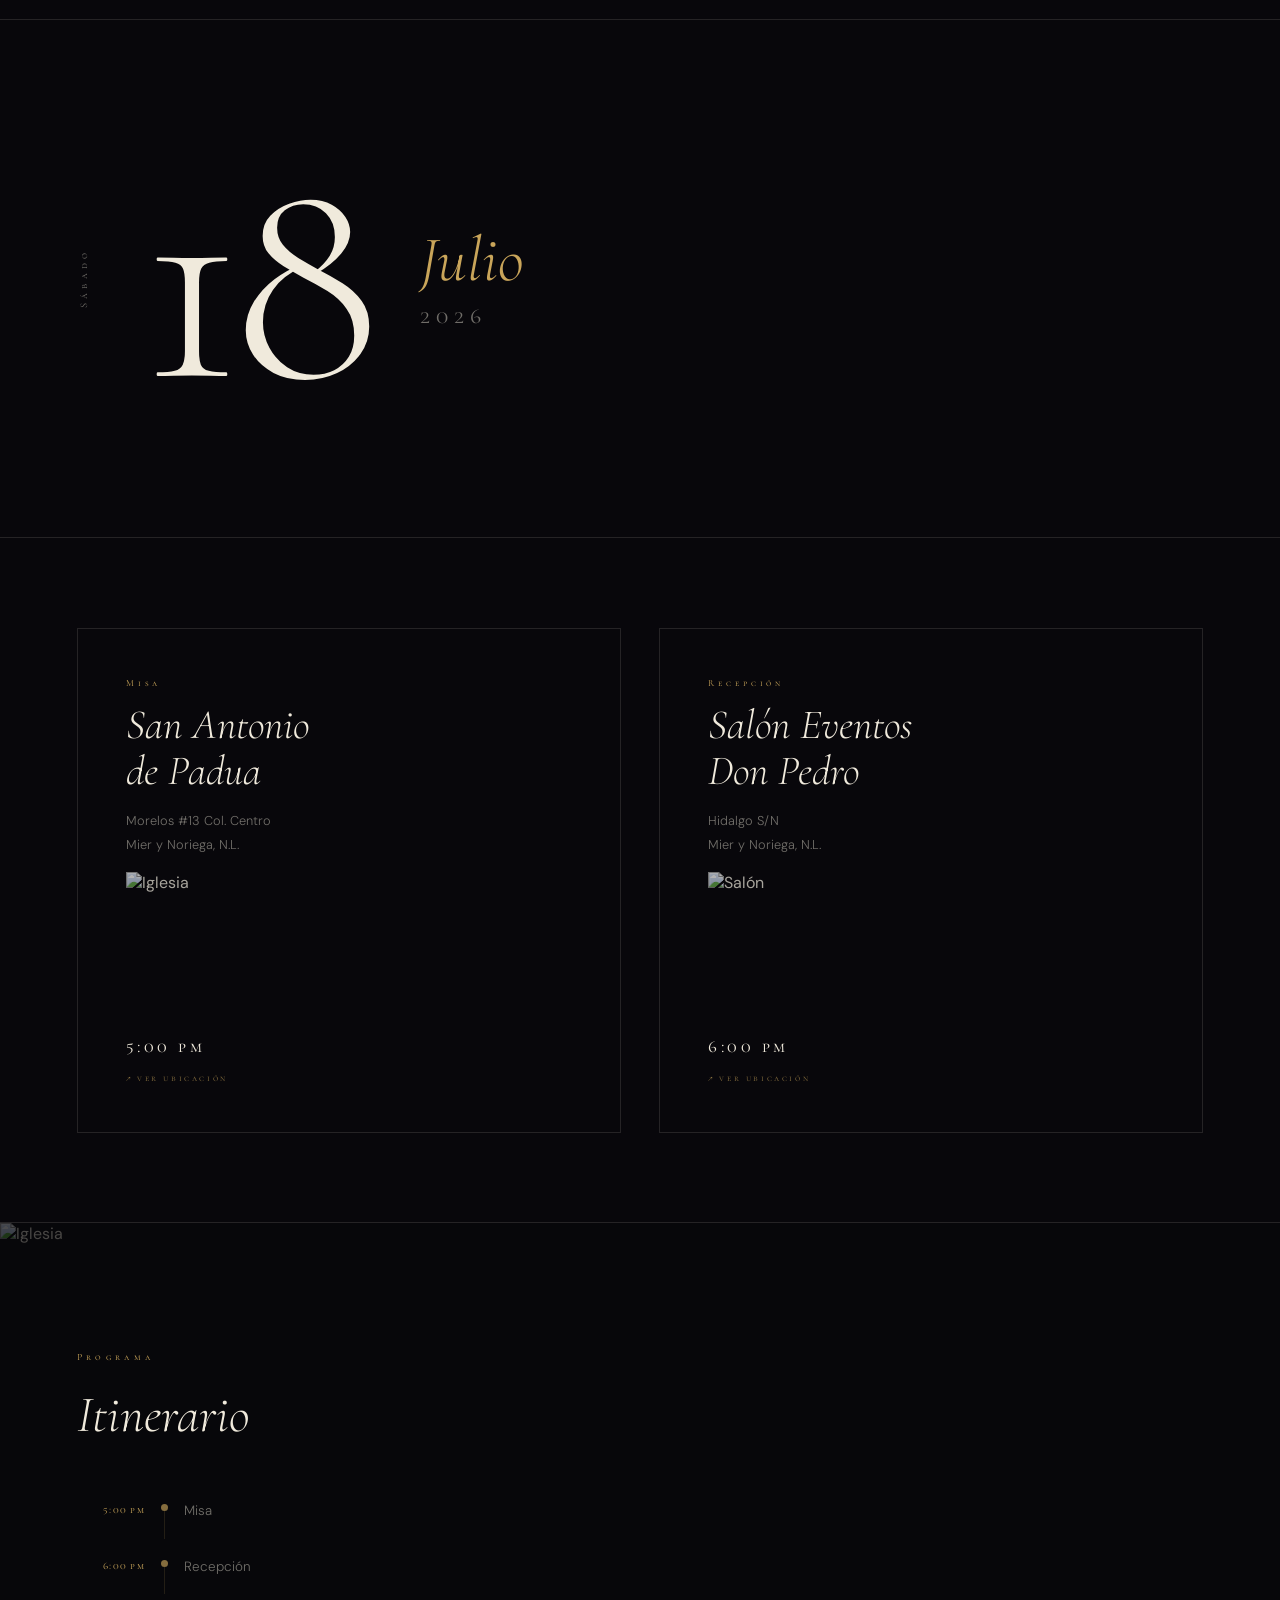
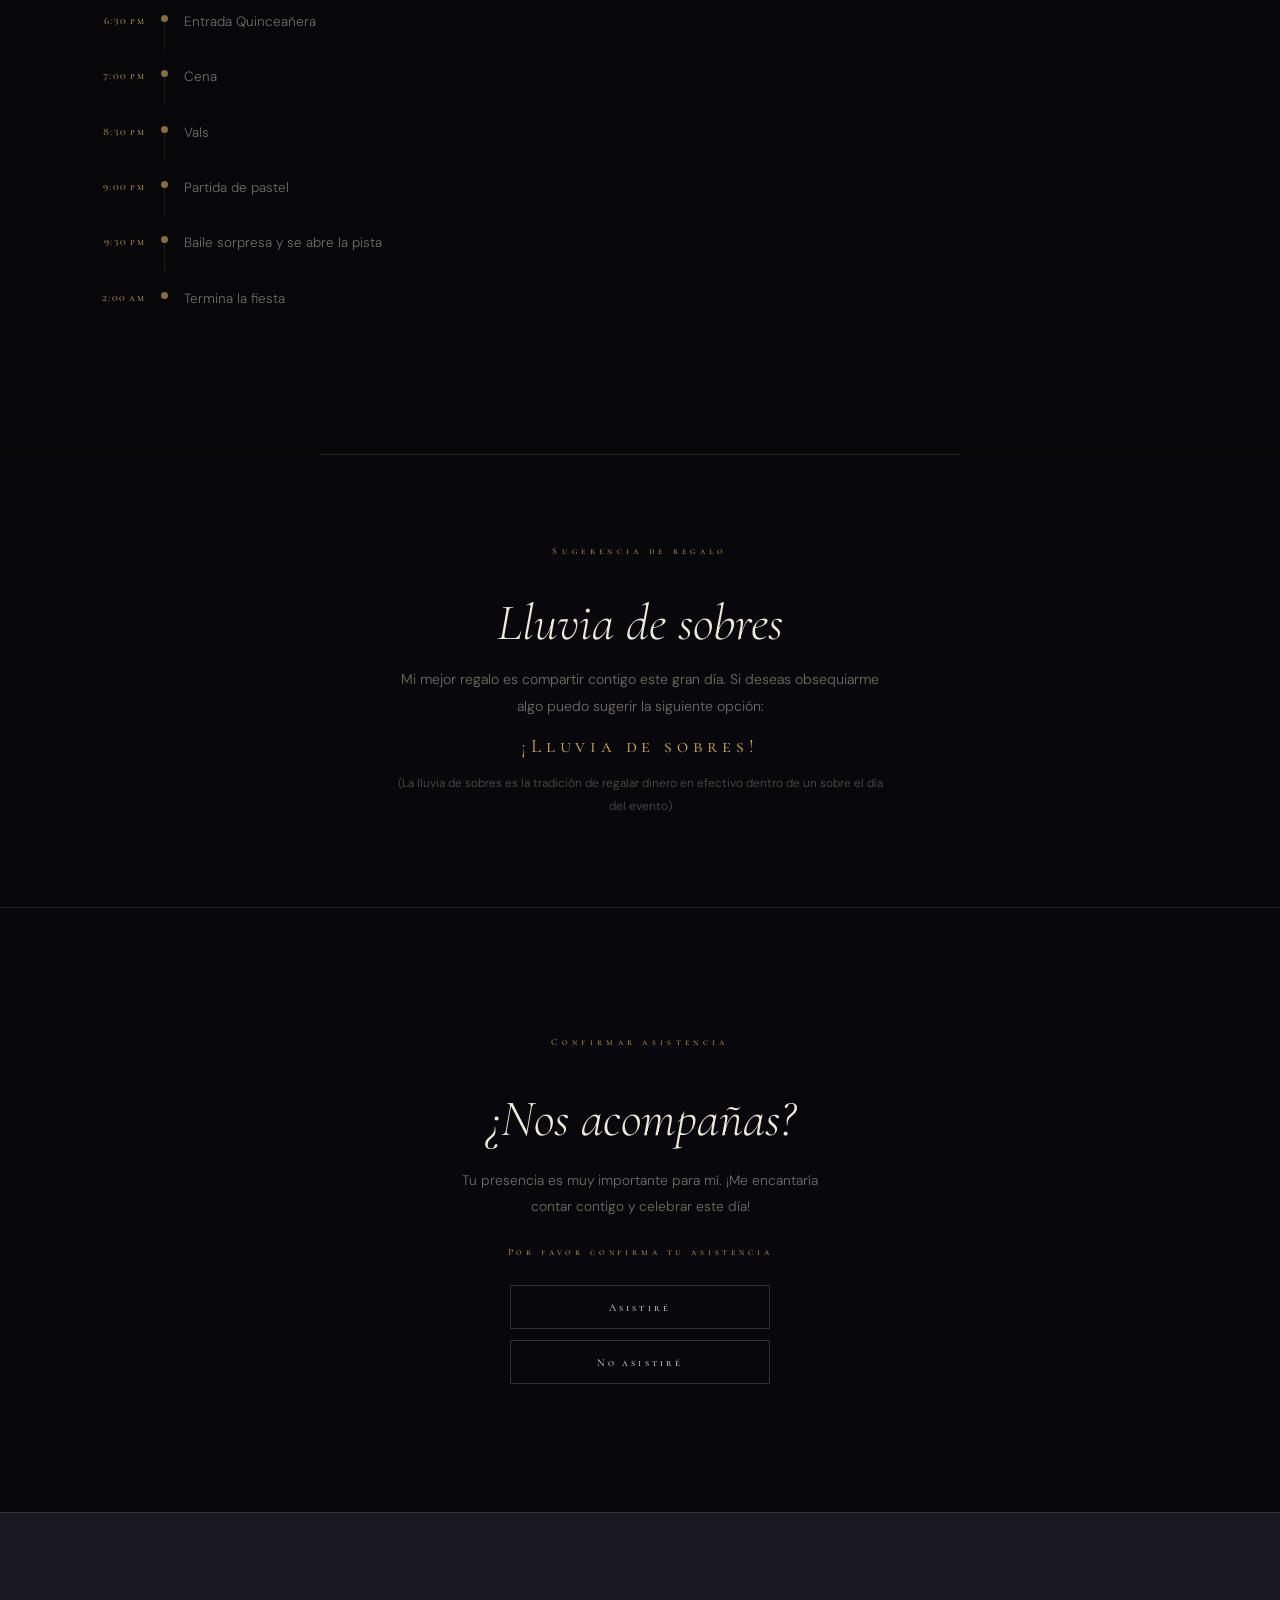
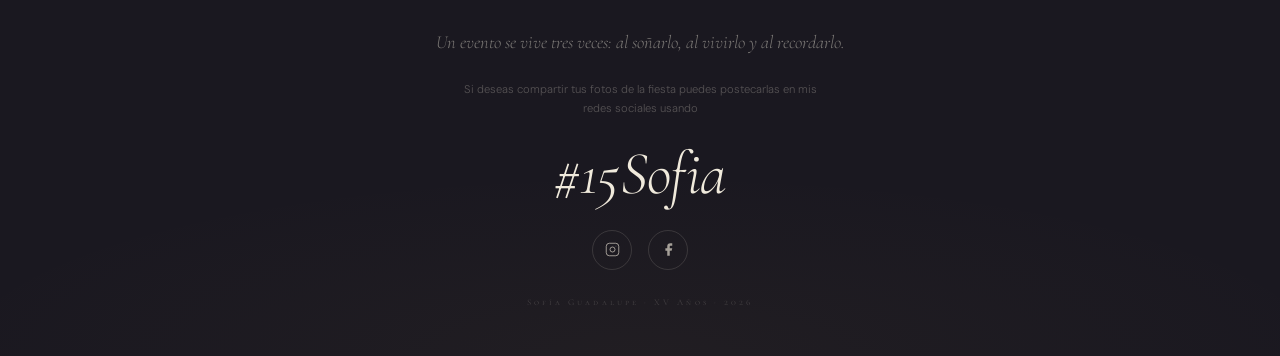
==== commit 4a6a545d: "Remove nueva versión button and improve music autoplay on any user interaction Co-Authored-By: Claud" ====
--- a/index.html
+++ b/index.html
@@ -34,32 +34,6 @@
         }
 
         img { display: block; max-width: 100%; }
-
-        /* ── FLOATING BACK BUTTON ────────────────────── */
-        .float-back {
-            position: fixed;
-            bottom: 1.5rem;
-            right: 1.5rem;
-            z-index: 9999;
-            background: var(--ivory);
-            color: var(--bg);
-            font-family: var(--CS);
-            font-size: 0.68rem;
-            font-weight: 500;
-            letter-spacing: 0.14em;
-            text-decoration: none;
-            padding: 0.7rem 1.3rem;
-            border-radius: 50px;
-            box-shadow: 0 4px 24px rgba(0,0,0,0.5);
-            transition: transform 0.2s ease, box-shadow 0.2s ease, background 0.2s ease;
-            white-space: nowrap;
-            -webkit-tap-highlight-color: transparent;
-        }
-        .float-back:hover {
-            transform: translateY(-2px);
-            box-shadow: 0 6px 28px rgba(0,0,0,0.6);
-            background: var(--gold2);
-        }
 
         /* ── MUSIC BUTTON ───────────────────────────── */
         .music-btn {
@@ -86,7 +60,6 @@
             background: rgba(201,165,90,0.15);
         }
         .music-btn svg { width: 18px; height: 18px; fill: var(--gold); }
-        .float-back:active { transform: translateY(0); }
 
         /* ── HERO ────────────────────────────────────── */
         .hero {
@@ -996,9 +969,6 @@
             .date-section { flex-direction: column; align-items: flex-start; }
             .date-big { font-size: clamp(5.5rem, 30vw, 10rem); }
 
-            /* Float back button smaller */
-            .float-back { font-size: 0.62rem; padding: 0.6rem 1.1rem; bottom: 1rem; right: 1rem; }
-
             /* Gallery */
             .gallery-grid { grid-template-rows: repeat(3, 130px); }
         }
@@ -1016,7 +986,6 @@
 </head>
 <body>
 
-    <a href="javi.html" class="float-back">nueva versión →</a>
 
     <!-- ── HERO ──────────────────────────────────── -->
     <section class="hero">
@@ -1243,11 +1212,15 @@
             toggleIcons(playing);
         });
 
-        // Try autoplay on first user interaction if blocked
-        document.addEventListener('click', function autoplayOnce() {
+        // Start music on any user interaction (scroll, touch, mouse, click)
+        const startEvents = ['scroll', 'touchstart', 'mousemove', 'click', 'keydown'];
+        function startOnInteraction() {
             if (!playing) tryAutoplay();
-            document.removeEventListener('click', autoplayOnce);
-        }, { once: true });
+            startEvents.forEach(e => document.removeEventListener(e, startOnInteraction));
+            window.removeEventListener('scroll', startOnInteraction);
+        }
+        startEvents.forEach(e => document.addEventListener(e, startOnInteraction, { once: true, passive: true }));
+        window.addEventListener('scroll', startOnInteraction, { once: true, passive: true });
 
         tryAutoplay();
 
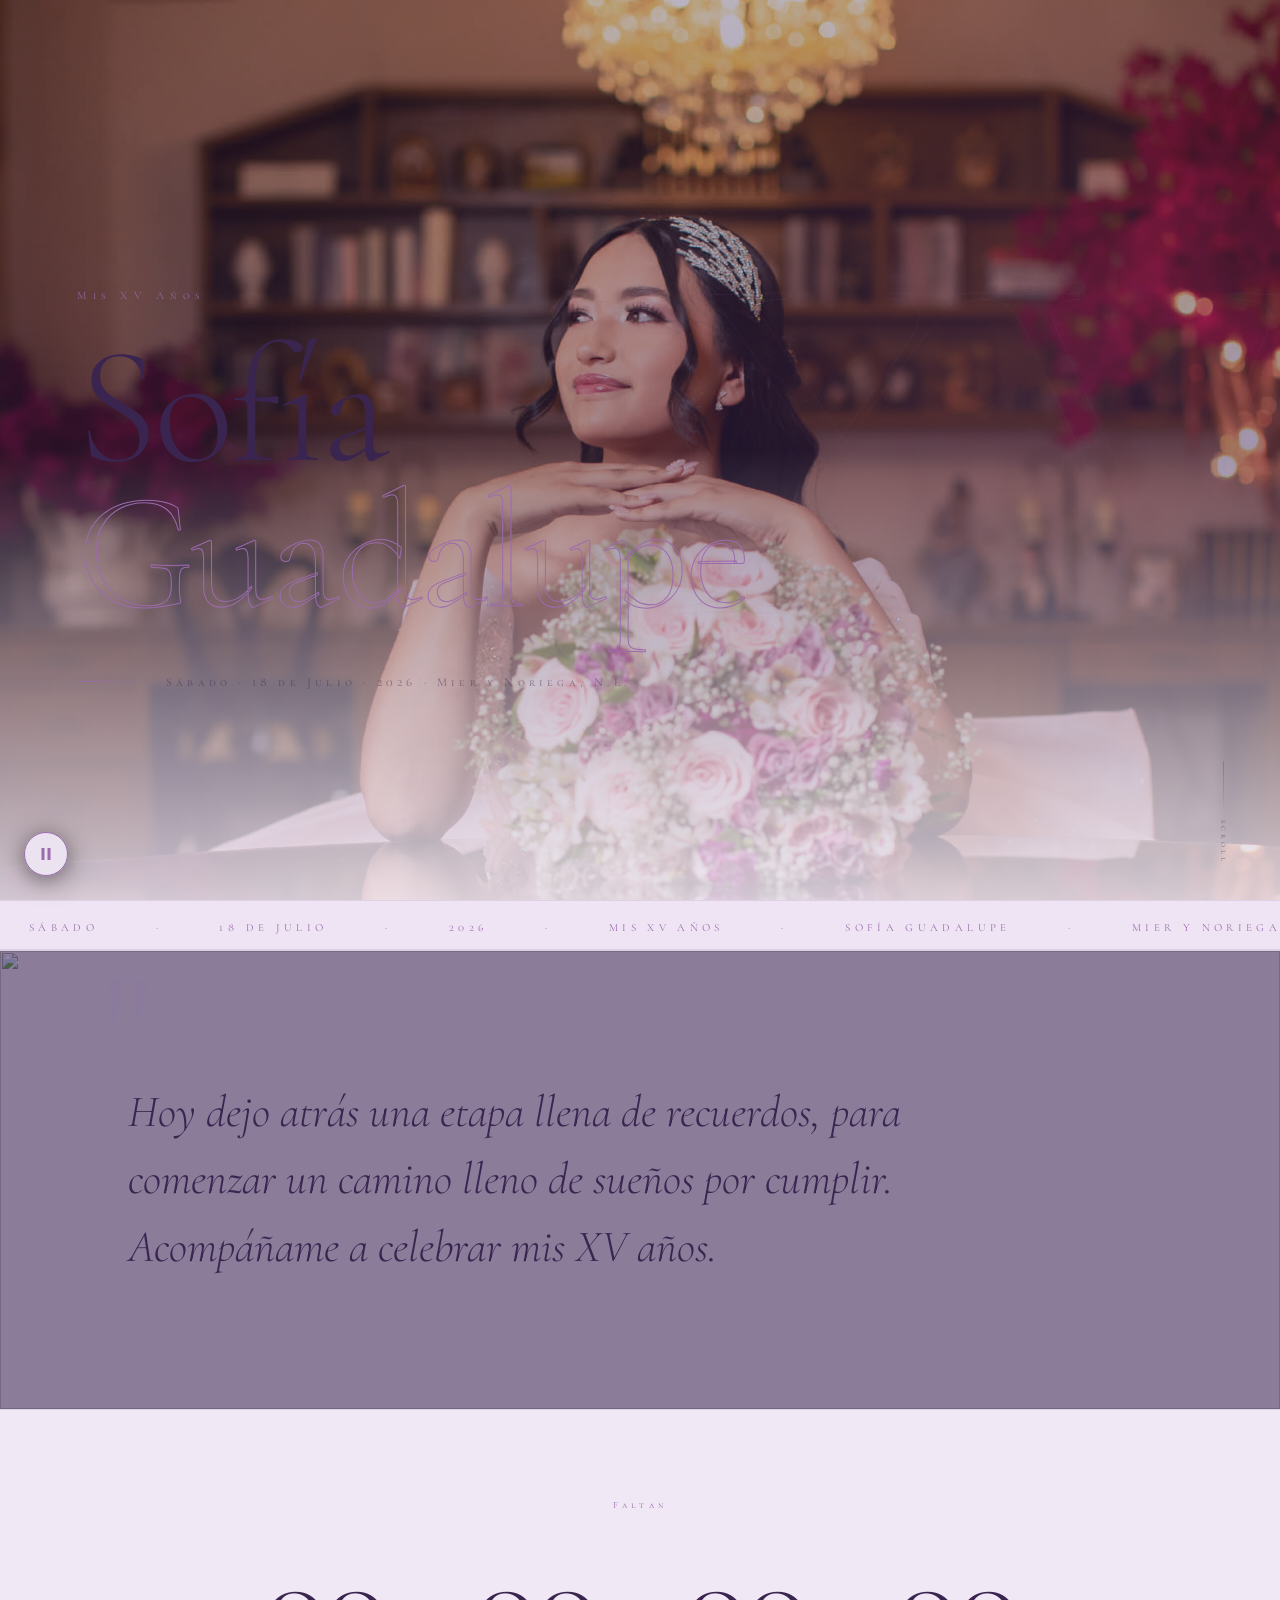
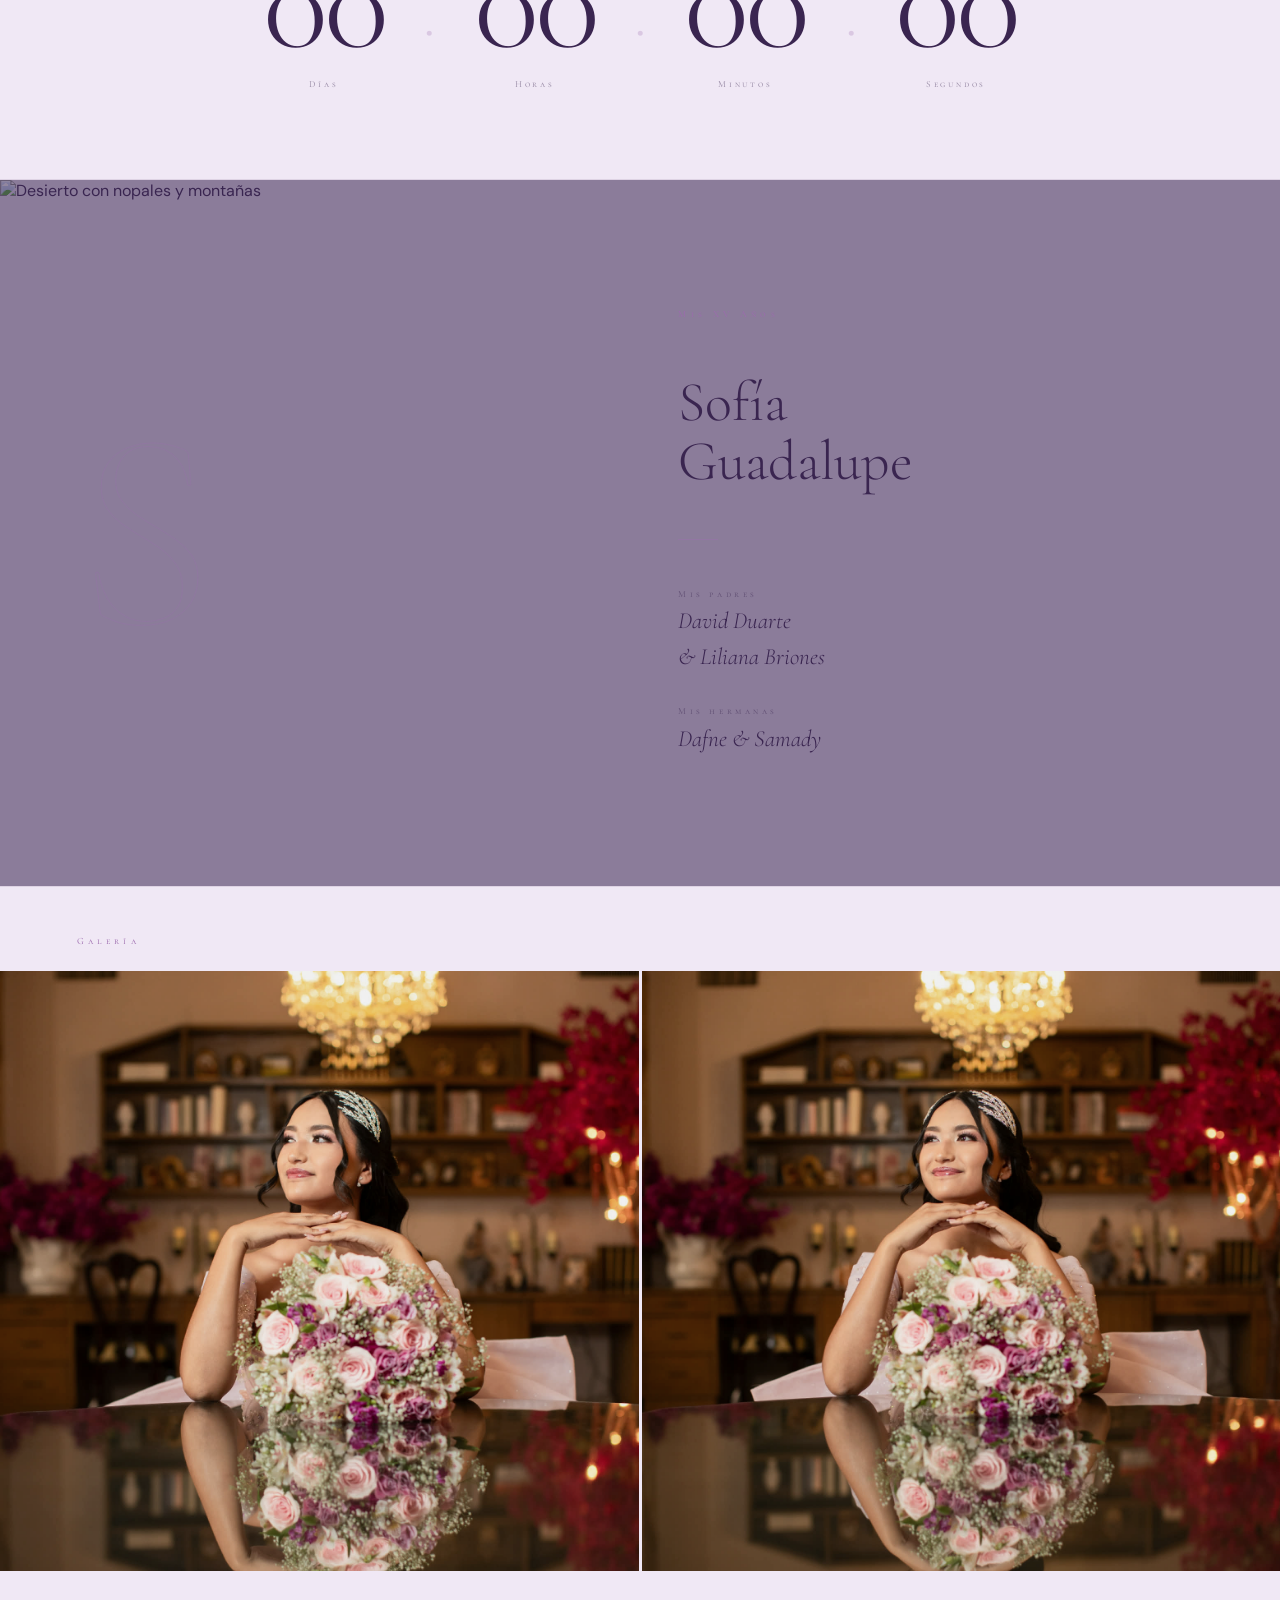
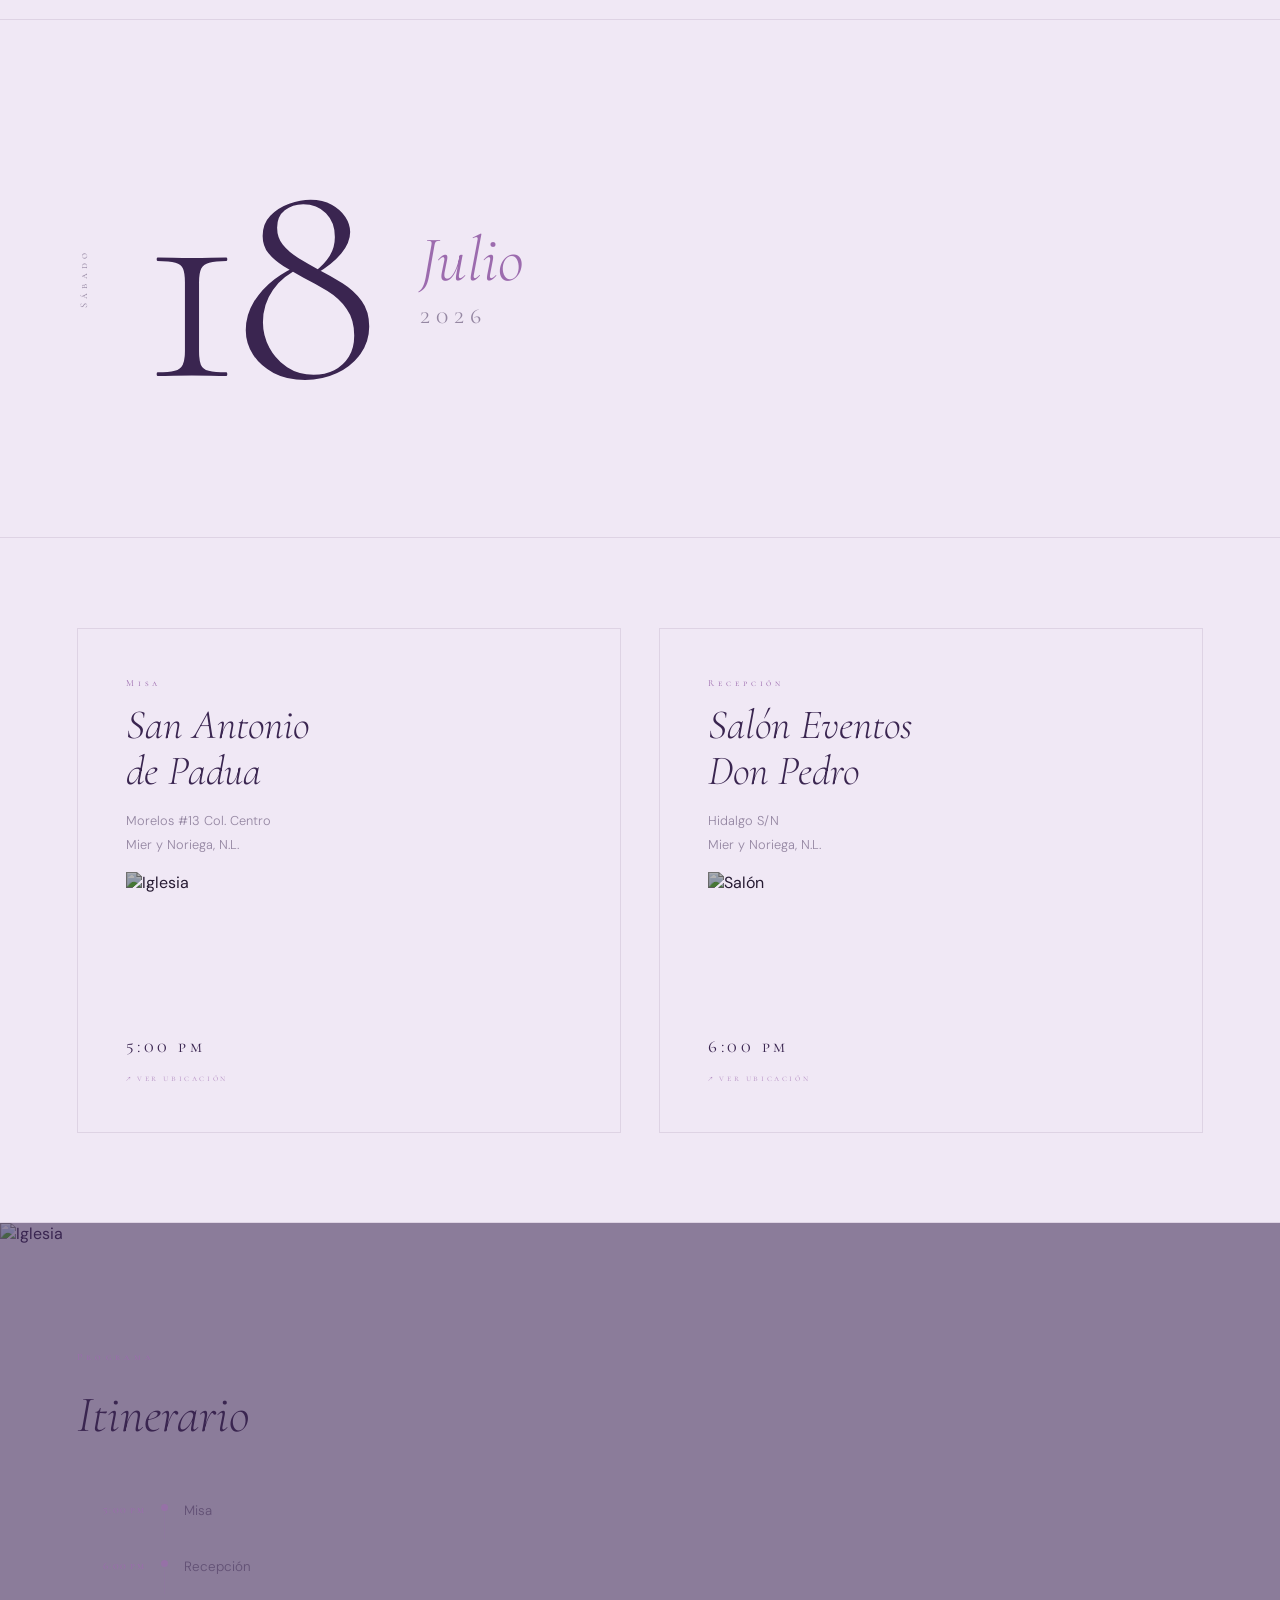
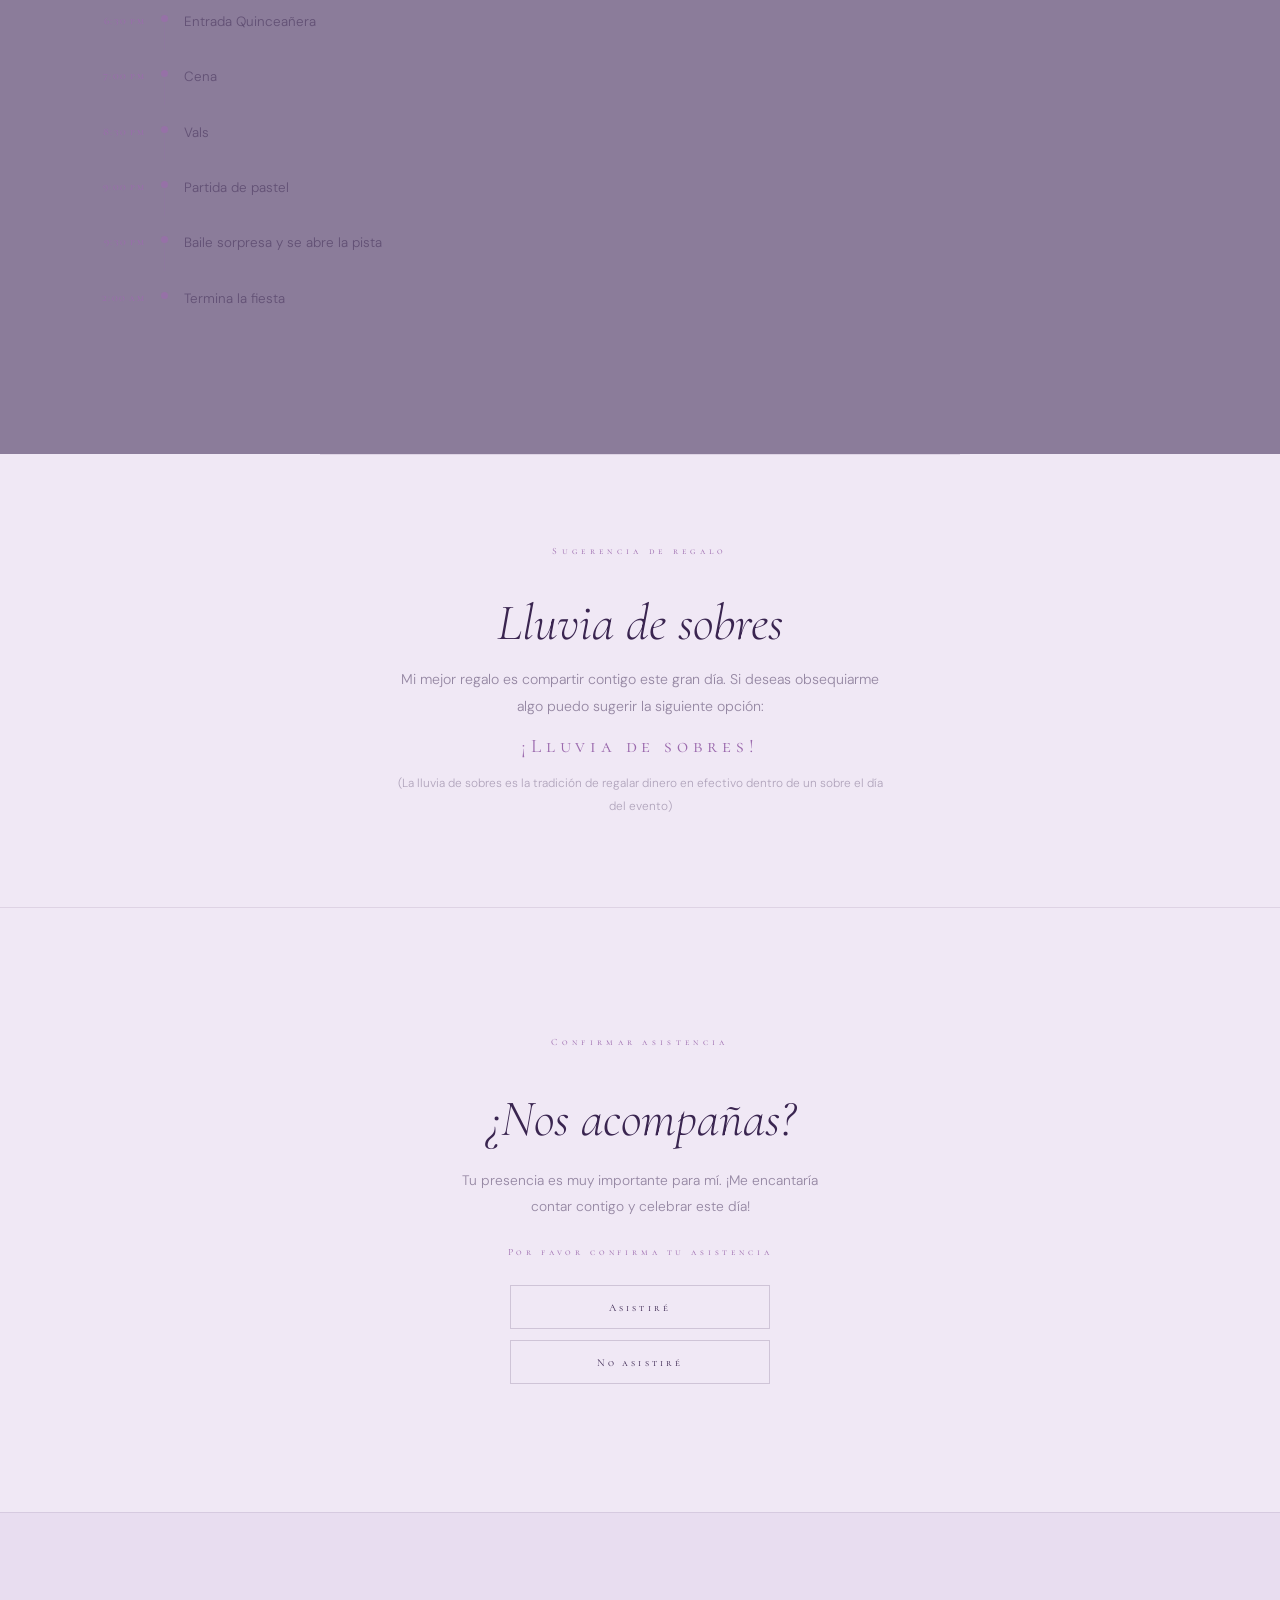
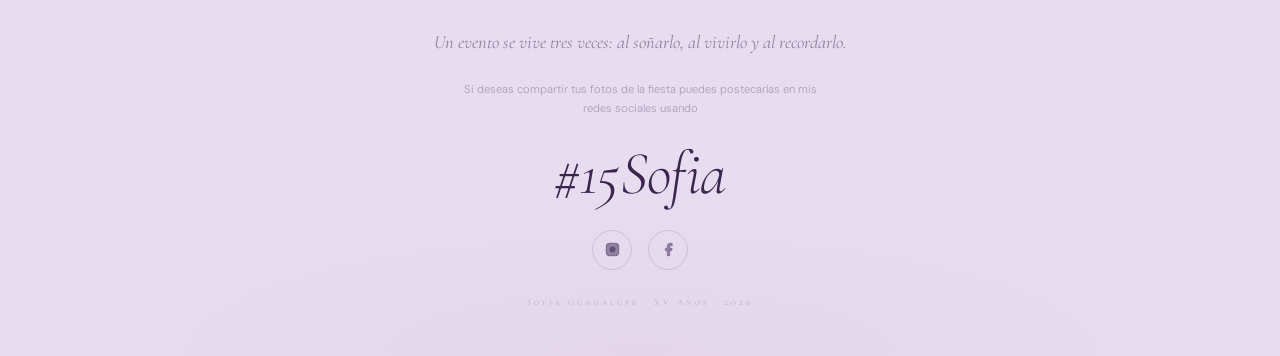
==== commit 449d27f0: "Switch entire site theme from dark/gold to pastel purple palette Co-Authored-By: Claude Opus 4.6 (1M" ====
--- a/index.html
+++ b/index.html
@@ -11,13 +11,13 @@
         *, *::before, *::after { margin: 0; padding: 0; box-sizing: border-box; }
 
         :root {
-            --bg:    #08070b;
-            --bg2:   #0e0c12;
-            --gold:  #c9a55a;
-            --gold2: #e8c87a;
-            --ivory: #f0eadc;
-            --dim:   rgba(240,234,220,0.45);
-            --faint: rgba(240,234,220,0.12);
+            --bg:    #f0e8f5;
+            --bg2:   #e8ddf0;
+            --gold:  #9c6bae;
+            --gold2: #b589c5;
+            --ivory: #3a2550;
+            --dim:   rgba(58,37,80,0.5);
+            --faint: rgba(58,37,80,0.1);
             --C:     'Cormorant Garamond', Georgia, serif;
             --CS:    'Cormorant SC', Georgia, serif;
             --DM:    'DM Sans', system-ui, sans-serif;
@@ -45,7 +45,7 @@
             height: 44px;
             border-radius: 50%;
             border: 1.5px solid var(--gold);
-            background: rgba(8,7,11,0.85);
+            background: rgba(240,232,245,0.9);
             color: var(--gold);
             cursor: pointer;
             display: flex;
@@ -57,7 +57,7 @@
         }
         .music-btn:hover {
             transform: translateY(-2px);
-            background: rgba(201,165,90,0.15);
+            background: rgba(156,107,174,0.15);
         }
         .music-btn svg { width: 18px; height: 18px; fill: var(--gold); }
 
@@ -91,8 +91,8 @@
             position: absolute;
             inset: 0;
             background:
-                linear-gradient(to bottom, rgba(8,7,11,0.45) 0%, rgba(8,7,11,0.55) 50%, rgba(8,7,11,0.85) 100%),
-                radial-gradient(ellipse 70% 70% at 85% 40%, rgba(201,165,90,0.08) 0%, transparent 65%);
+                linear-gradient(to bottom, rgba(58,37,80,0.35) 0%, rgba(58,37,80,0.45) 50%, rgba(240,232,245,0.85) 100%),
+                radial-gradient(ellipse 70% 70% at 85% 40%, rgba(156,107,174,0.1) 0%, transparent 65%);
         }
 
         .hero::before {
@@ -100,8 +100,8 @@
             position: absolute;
             inset: 0;
             background:
-                radial-gradient(ellipse 70% 70% at 85% 40%, rgba(201,165,90,0.055) 0%, transparent 65%),
-                radial-gradient(ellipse 40% 50% at 10% 90%, rgba(201,165,90,0.03) 0%, transparent 60%);
+                radial-gradient(ellipse 70% 70% at 85% 40%, rgba(156,107,174,0.06) 0%, transparent 65%),
+                radial-gradient(ellipse 40% 50% at 10% 90%, rgba(156,107,174,0.04) 0%, transparent 60%);
             pointer-events: none;
             z-index: 1;
         }
@@ -117,7 +117,7 @@
             font-size: clamp(18rem, 40vw, 52rem);
             line-height: 1;
             color: transparent;
-            -webkit-text-stroke: 1px rgba(201,165,90,0.06);
+            -webkit-text-stroke: 1px rgba(156,107,174,0.08);
             pointer-events: none;
             user-select: none;
             letter-spacing: -0.04em;
@@ -214,9 +214,9 @@
 
         /* ── MARQUEE ─────────────────────────────────── */
         .marquee {
-            border-top: 1px solid rgba(201,165,90,0.18);
-            border-bottom: 1px solid rgba(201,165,90,0.18);
-            background: rgba(201,165,90,0.03);
+            border-top: 1px solid rgba(156,107,174,0.18);
+            border-bottom: 1px solid rgba(156,107,174,0.18);
+            background: rgba(156,107,174,0.03);
             padding: 0.85rem 0;
             overflow: hidden;
             white-space: nowrap;
@@ -287,7 +287,7 @@
             content: '';
             position: absolute;
             inset: 0;
-            background: rgba(8,7,11,0.72);
+            background: rgba(58,37,80,0.55);
         }
 
         /* ── QUOTE ───────────────────────────────────── */
@@ -384,7 +384,7 @@
             font-size: clamp(9rem, 22vw, 20rem);
             line-height: 0.85;
             color: transparent;
-            -webkit-text-stroke: 1px rgba(201,165,90,0.22);
+            -webkit-text-stroke: 1px rgba(156,107,174,0.25);
             user-select: none;
             position: relative;
             z-index: 1;
@@ -438,7 +438,7 @@
             content: '';
             position: absolute;
             inset: 0;
-            background: linear-gradient(to bottom, var(--bg) 0%, transparent 15%, transparent 75%, var(--bg) 100%);
+            background: linear-gradient(to bottom, var(--bg) 0%, transparent 20%, transparent 70%, var(--bg) 100%);
             pointer-events: none;
         }
 
@@ -480,7 +480,7 @@
             height: 100%;
             object-fit: cover;
             object-position: center 20%;
-            filter: grayscale(15%) brightness(0.88);
+            filter: grayscale(10%) brightness(0.95);
             transition: transform 0.7s cubic-bezier(.25,.46,.45,.94), filter 0.5s ease;
         }
 
@@ -499,7 +499,7 @@
             z-index: 1;
         }
 
-        .g:hover::after { border-color: rgba(201,165,90,0.35); }
+        .g:hover::after { border-color: rgba(156,107,174,0.35); }
 
         /* ── DATE ────────────────────────────────────── */
         .date-section {
@@ -580,7 +580,7 @@
             transition: transform 0.45s ease;
         }
 
-        .ev-card:hover { border-color: rgba(201,165,90,0.2); }
+        .ev-card:hover { border-color: rgba(156,107,174,0.2); }
         .ev-card:hover::after { transform: scaleX(1); }
 
         .ev-type {
@@ -689,7 +689,7 @@
         .it-line {
             width: 1px;
             flex: 1;
-            background: rgba(201,165,90,0.15);
+            background: rgba(156,107,174,0.15);
         }
 
         .it-text {
@@ -804,7 +804,7 @@
             font-size: 0.65rem;
             letter-spacing: 0.3em;
             padding: 0.9rem 1.5rem;
-            border: 1px solid rgba(240,234,220,0.18);
+            border: 1px solid rgba(58,37,80,0.18);
             background: transparent;
             color: var(--ivory);
             cursor: pointer;
@@ -813,8 +813,8 @@
             touch-action: manipulation;
         }
 
-        .rsvp-btn.yes:hover  { border-color: var(--gold); color: var(--gold); background: rgba(201,165,90,0.06); }
-        .rsvp-btn.no:hover   { border-color: rgba(240,234,220,0.35); background: rgba(240,234,220,0.04); }
+        .rsvp-btn.yes:hover  { border-color: var(--gold); color: var(--gold); background: rgba(156,107,174,0.06); }
+        .rsvp-btn.no:hover   { border-color: rgba(58,37,80,0.35); background: rgba(58,37,80,0.04); }
 
         /* ── FOOTER ──────────────────────────────────── */
         .site-footer {
@@ -826,23 +826,23 @@
             gap: 1.2rem;
             position: relative;
             overflow: hidden;
-            background: #1a1820;
+            background: #e8ddf0;
         }
 
         .site-footer::before {
             content: '';
             position: absolute;
             inset: 0;
-            background: radial-gradient(ellipse 80% 60% at 50% 100%, rgba(201,165,90,0.04) 0%, transparent 70%);
+            background: radial-gradient(ellipse 80% 60% at 50% 100%, rgba(156,107,174,0.06) 0%, transparent 70%);
             pointer-events: none;
         }
 
         .footer-quote {
             font-family: var(--C);
             font-style: italic;
-            font-weight: 300;
+            font-weight: 400;
             font-size: clamp(0.9rem, 2.2vw, 1.15rem);
-            color: var(--dim);
+            color: rgba(58,37,80,0.5);
             line-height: 1.95;
             max-width: 520px;
             position: relative;
@@ -853,7 +853,7 @@
             font-family: var(--DM);
             font-size: 0.7rem;
             font-weight: 300;
-            color: rgba(240,234,220,0.28);
+            color: rgba(58,37,80,0.35);
             line-height: 1.7;
             max-width: 360px;
         }
@@ -863,7 +863,7 @@
             font-style: italic;
             font-weight: 300;
             font-size: clamp(2rem, 6vw, 3.8rem);
-            color: var(--ivory);
+            color: #3a2550;
             letter-spacing: -0.01em;
         }
 
@@ -875,7 +875,7 @@
         .f-social {
             width: 40px;
             height: 40px;
-            border: 1px solid rgba(240,234,220,0.14);
+            border: 1px solid rgba(58,37,80,0.15);
             border-radius: 50%;
             display: flex;
             align-items: center;
@@ -884,6 +884,7 @@
             transition: border-color 0.25s ease;
             -webkit-tap-highlight-color: transparent;
         }
+        .f-social svg { stroke: rgba(58,37,80,0.5); fill: rgba(58,37,80,0.5); }
 
         .f-social:hover { border-color: var(--gold); }
 
@@ -891,7 +892,7 @@
             font-family: var(--CS);
             font-size: 0.55rem;
             letter-spacing: 0.35em;
-            color: rgba(240,234,220,0.18);
+            color: rgba(58,37,80,0.25);
             margin-top: 0.5rem;
         }
 
@@ -1160,10 +1161,10 @@
         <p class="footer-hashtag">#15Sofia</p>
         <div class="footer-socials">
             <a href="#" class="f-social" aria-label="Instagram">
-                <svg width="15" height="15" viewBox="0 0 24 24" fill="none" stroke="rgba(240,234,220,0.65)" stroke-width="1.5"><rect x="2" y="2" width="20" height="20" rx="5"/><circle cx="12" cy="12" r="4"/><circle cx="17.5" cy="6.5" r="0.7" fill="rgba(240,234,220,0.65)" stroke="none"/></svg>
+                <svg width="15" height="15" viewBox="0 0 24 24" fill="none" stroke="rgba(58,37,80,0.45)" stroke-width="1.5"><rect x="2" y="2" width="20" height="20" rx="5"/><circle cx="12" cy="12" r="4"/><circle cx="17.5" cy="6.5" r="0.7" fill="rgba(58,37,80,0.45)" stroke="none"/></svg>
             </a>
             <a href="#" class="f-social" aria-label="Facebook">
-                <svg width="15" height="15" viewBox="0 0 24 24" fill="rgba(240,234,220,0.65)"><path d="M18 2h-3a5 5 0 0 0-5 5v3H7v4h3v8h4v-8h3l1-4h-4V7a1 1 0 0 1 1-1h3z"/></svg>
+                <svg width="15" height="15" viewBox="0 0 24 24" fill="rgba(58,37,80,0.45)"><path d="M18 2h-3a5 5 0 0 0-5 5v3H7v4h3v8h4v-8h3l1-4h-4V7a1 1 0 0 1 1-1h3z"/></svg>
             </a>
         </div>
         <p class="footer-byline">Sofía Guadalupe · XV Años · 2026</p>
@@ -1246,7 +1247,7 @@
         });
         document.getElementById('jNo').addEventListener('click', function() {
             this.textContent = 'Te extrañaremos';
-            this.style.borderColor = 'rgba(240,234,220,0.35)';
+            this.style.borderColor = 'rgba(58,37,80,0.35)';
             const yes = document.getElementById('jYes');
             yes.style.opacity = '0.25'; yes.disabled = true;
         });
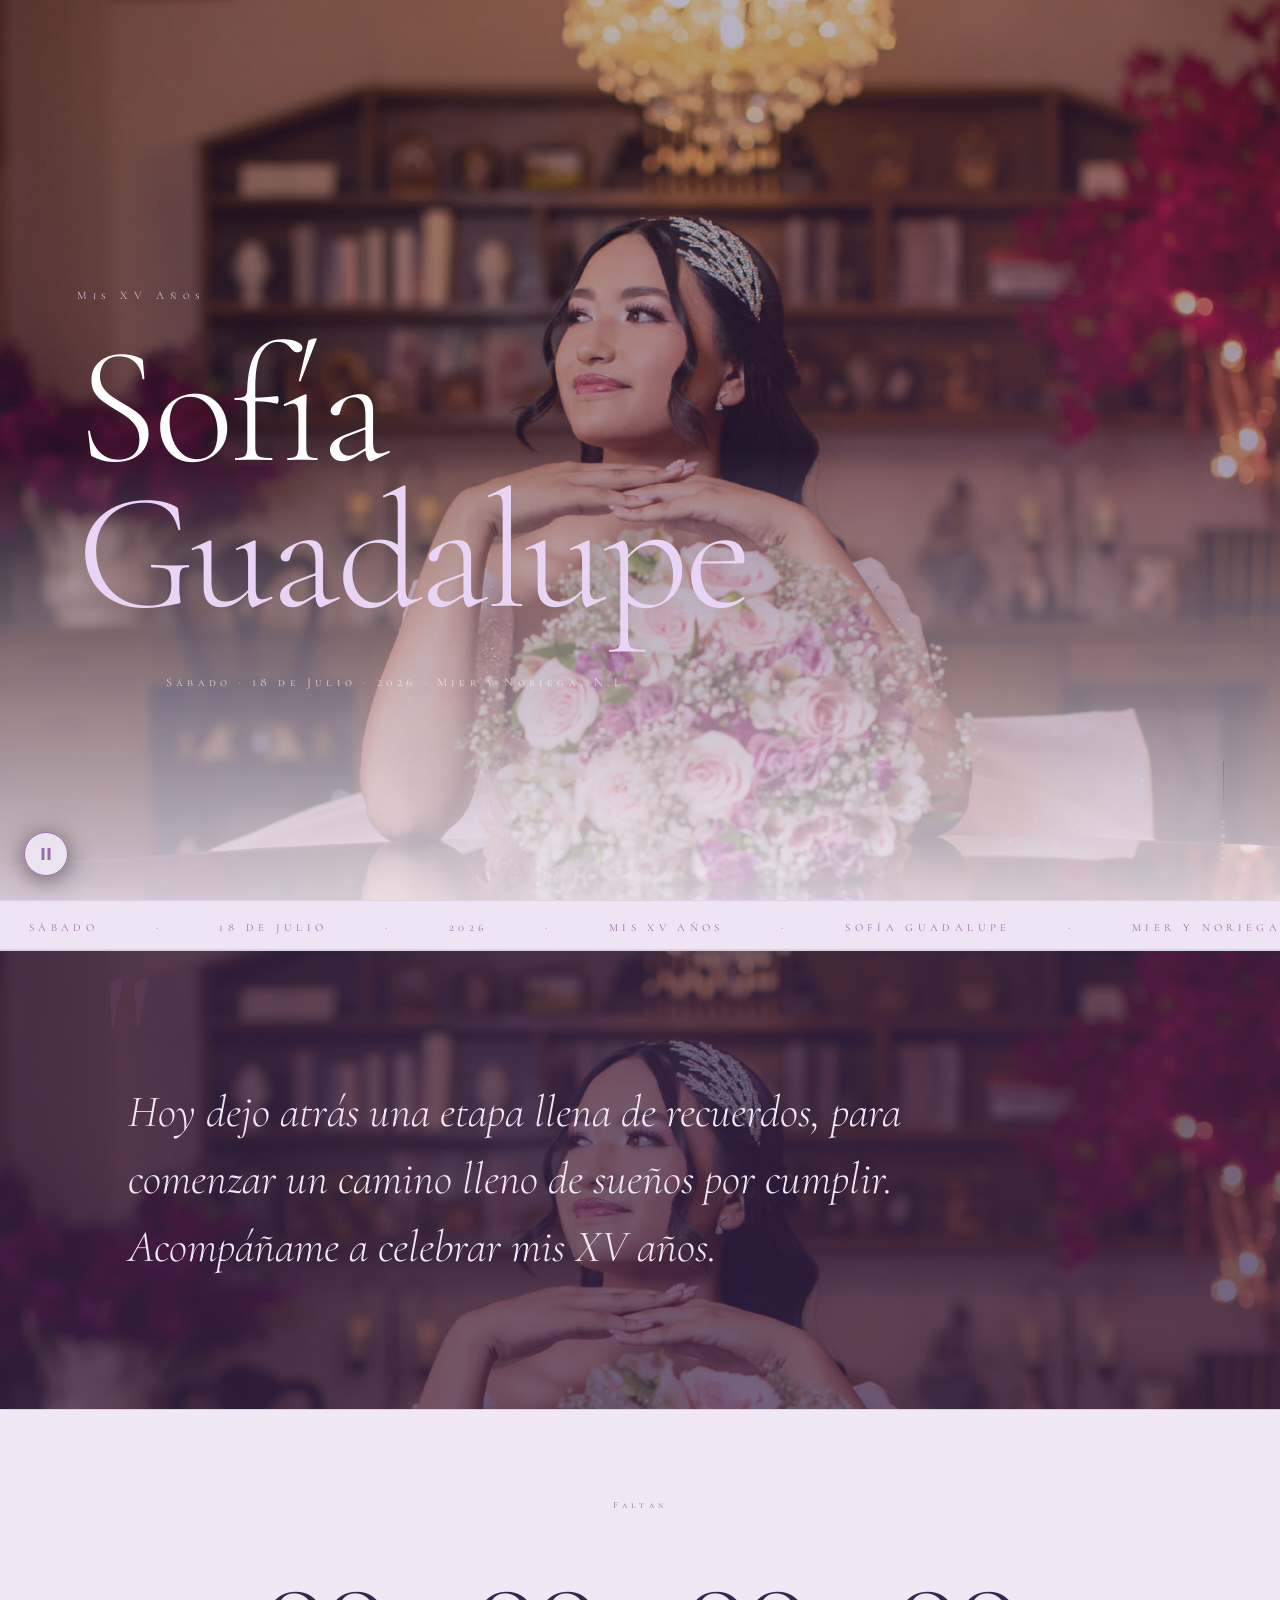
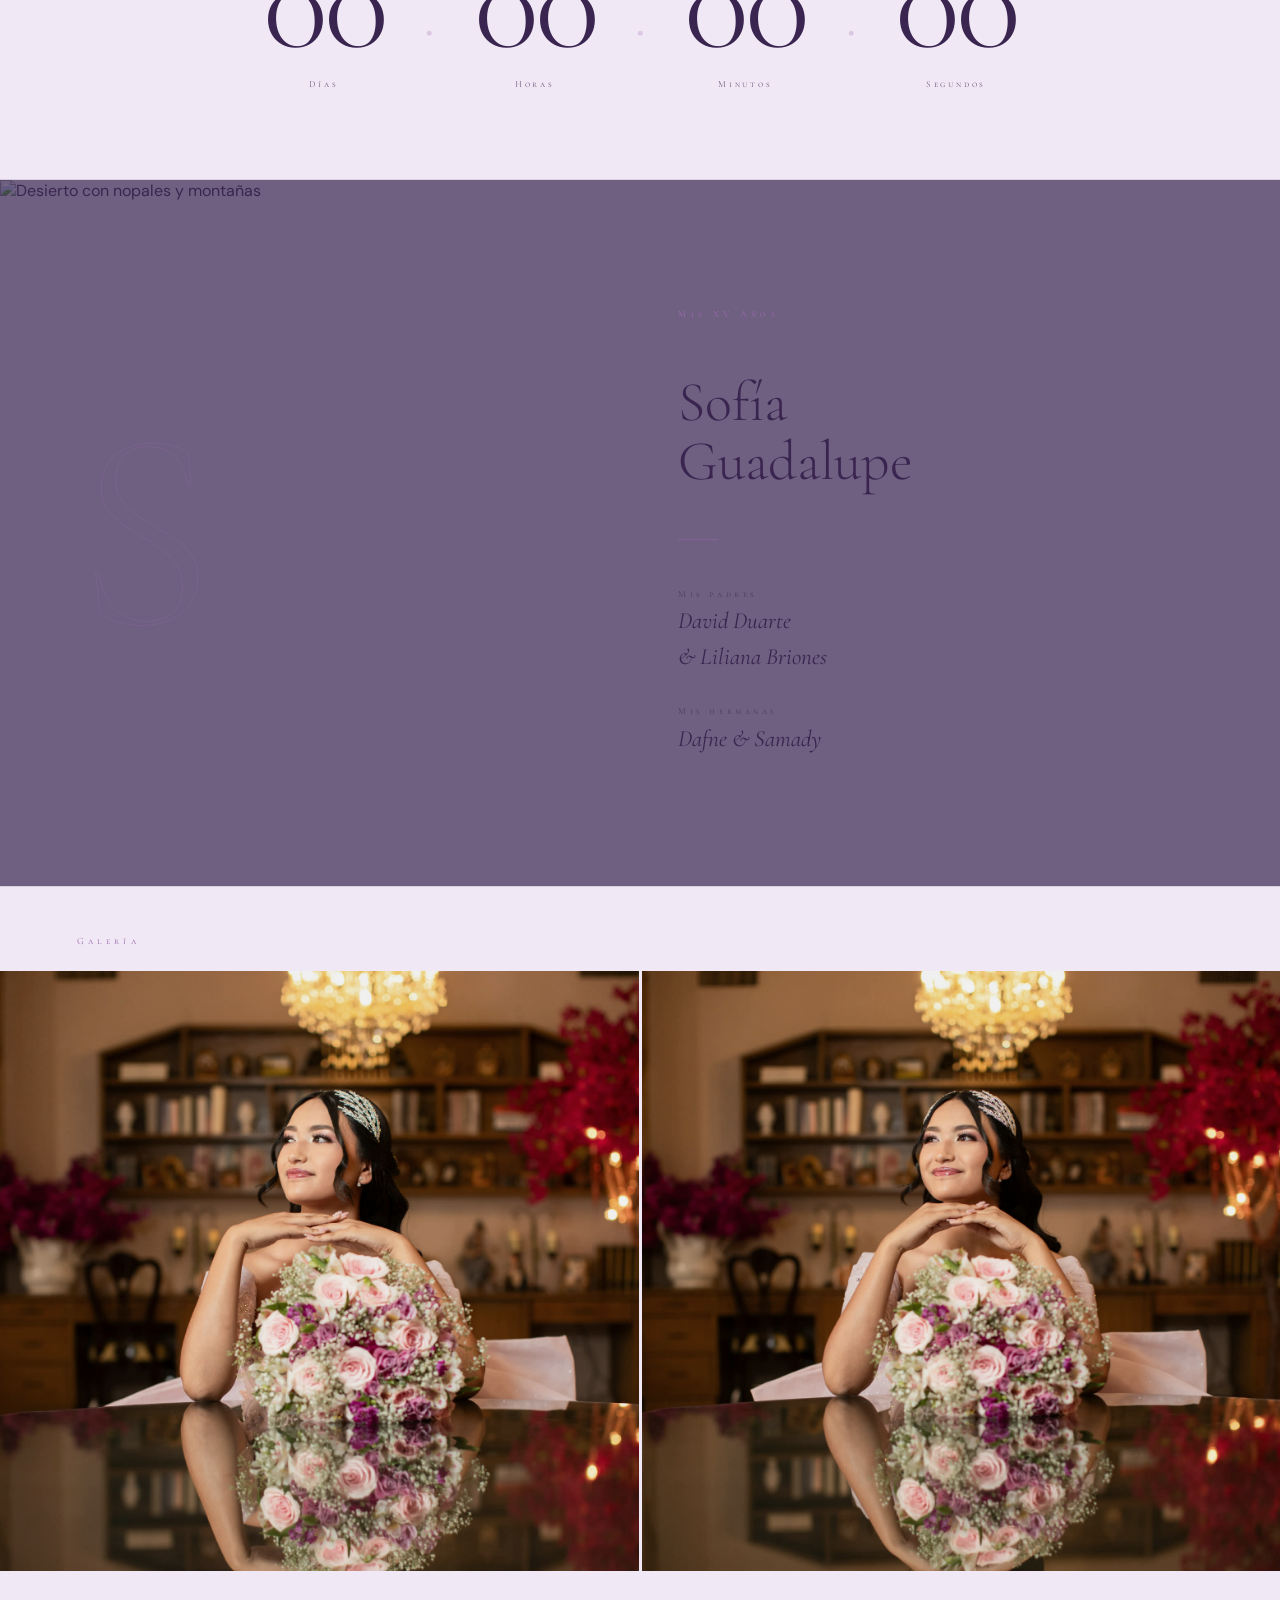
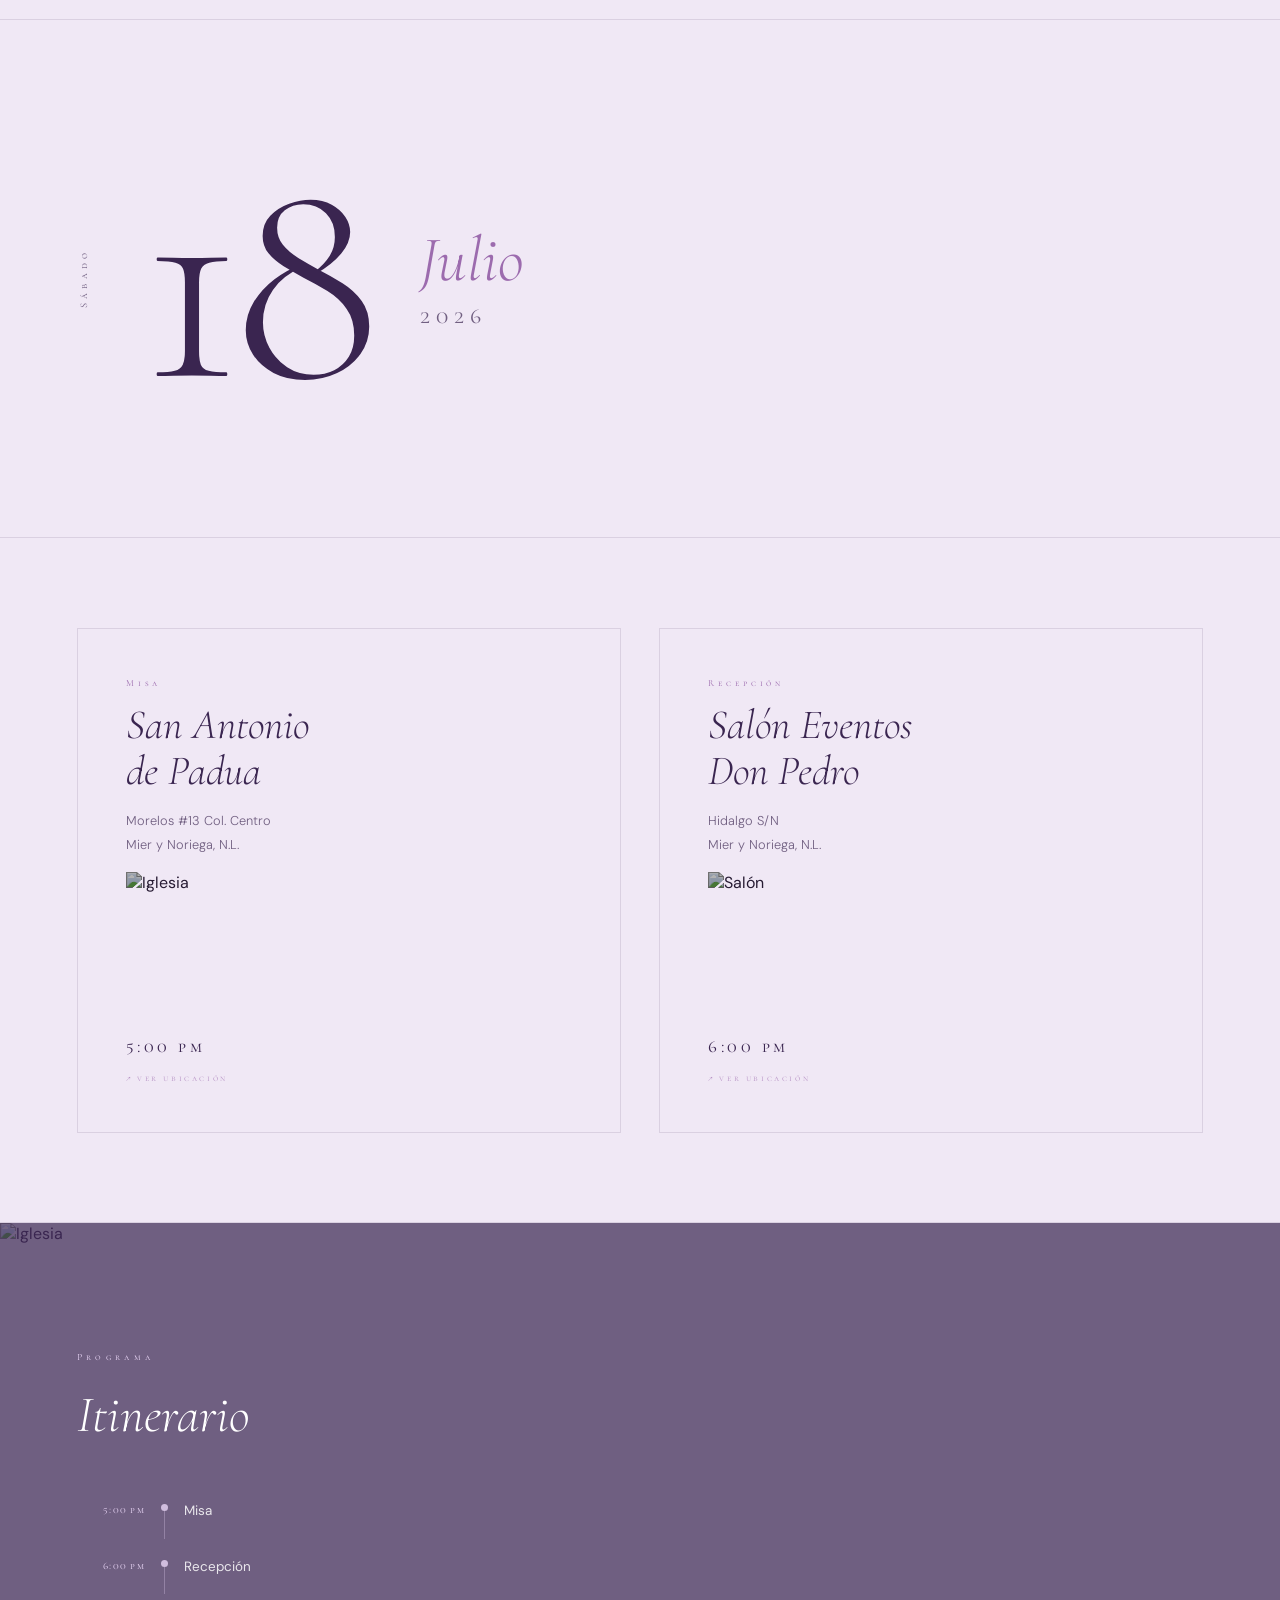
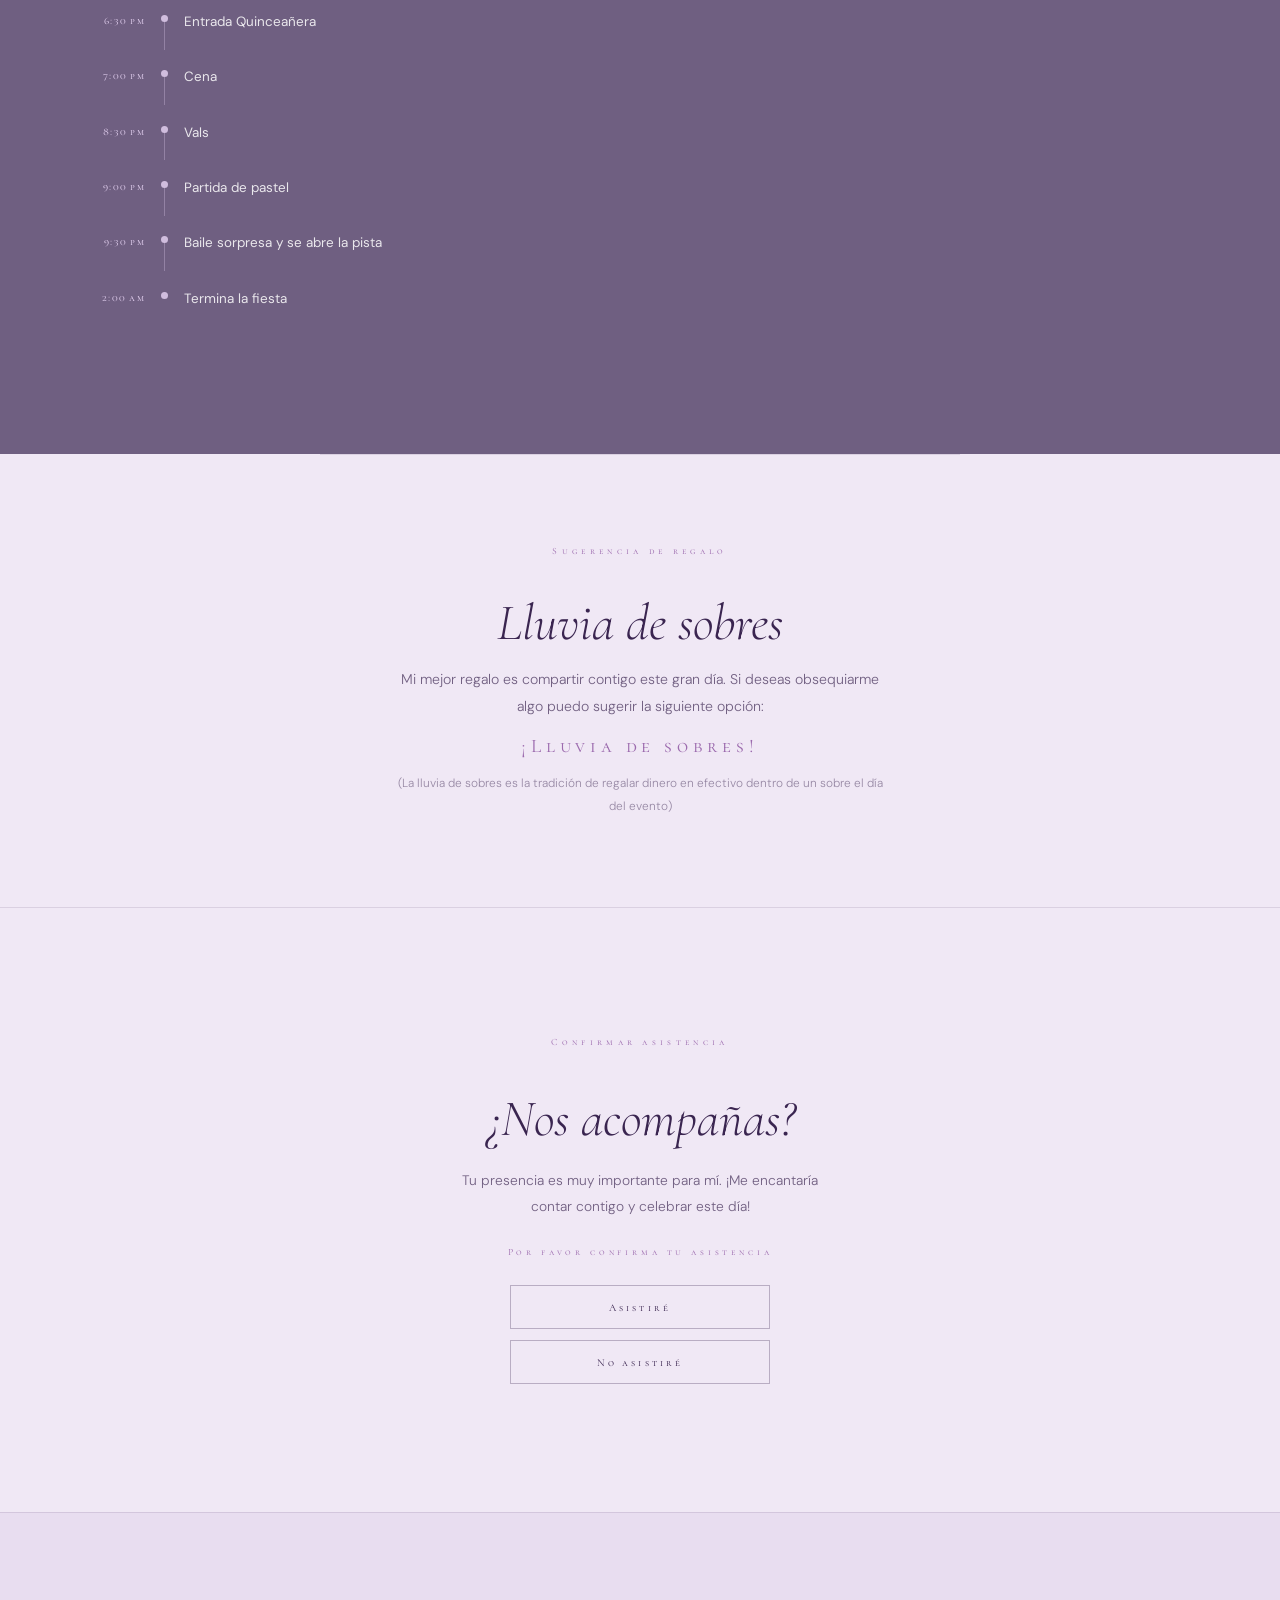
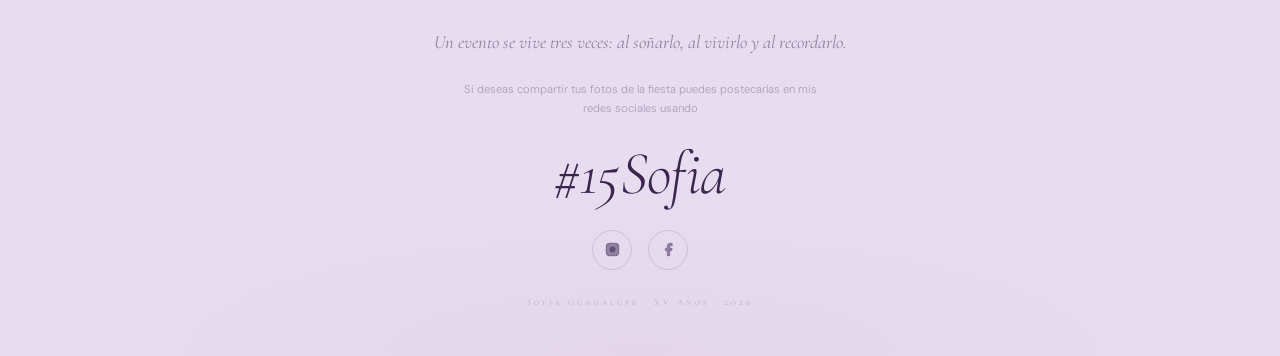
==== commit 7dc3627f: "Fix text readability across site for pastel purple theme and use Sofia's photo for quote section Co-" ====
--- a/index.html
+++ b/index.html
@@ -16,8 +16,8 @@
             --gold:  #9c6bae;
             --gold2: #b589c5;
             --ivory: #3a2550;
-            --dim:   rgba(58,37,80,0.5);
-            --faint: rgba(58,37,80,0.1);
+            --dim:   rgba(58,37,80,0.7);
+            --faint: rgba(58,37,80,0.12);
             --C:     'Cormorant Garamond', Georgia, serif;
             --CS:    'Cormorant SC', Georgia, serif;
             --DM:    'DM Sans', system-ui, sans-serif;
@@ -128,7 +128,7 @@
             font-size: clamp(0.58rem, 1.4vw, 0.72rem);
             font-weight: 300;
             letter-spacing: 0.5em;
-            color: var(--gold);
+            color: #e8d5f5;
             margin-bottom: clamp(1.2rem, 3vw, 2rem);
             opacity: 0;
             animation: fadeUp 0.8s 0.3s ease forwards;
@@ -148,11 +148,11 @@
             animation: fadeUp 1s 0.55s ease forwards;
         }
 
-        .hero-name .line-1 { color: var(--ivory); display: block; }
+        .hero-name .line-1 { color: #fff; display: block; }
         .hero-name .line-2 {
             display: block;
-            color: transparent;
-            -webkit-text-stroke: 1px var(--gold);
+            color: #e8d5f5;
+            -webkit-text-stroke: 0;
         }
 
         .hero-sub {
@@ -176,7 +176,7 @@
             font-family: var(--CS);
             font-size: clamp(0.6rem, 1.4vw, 0.75rem);
             letter-spacing: 0.35em;
-            color: var(--dim);
+            color: rgba(255,255,255,0.7);
         }
 
         .hero-scroll-hint {
@@ -196,7 +196,7 @@
             font-family: var(--CS);
             font-size: 0.55rem;
             letter-spacing: 0.35em;
-            color: var(--dim);
+            color: rgba(255,255,255,0.5);
             writing-mode: vertical-rl;
         }
 
@@ -254,7 +254,7 @@
             font-style: italic;
             font-weight: 300;
             font-size: clamp(1.8rem, 4.5vw, 3.2rem);
-            color: var(--ivory);
+            color: #3a2550;
             line-height: 1.1;
         }
 
@@ -287,7 +287,7 @@
             content: '';
             position: absolute;
             inset: 0;
-            background: rgba(58,37,80,0.55);
+            background: rgba(58,37,80,0.7);
         }
 
         /* ── QUOTE ───────────────────────────────────── */
@@ -316,7 +316,7 @@
             font-weight: 300;
             font-size: clamp(1.5rem, 3.8vw, 2.8rem);
             line-height: 1.5;
-            color: var(--ivory);
+            color: #f0e8f5;
             position: relative;
             z-index: 1;
             max-width: 820px;
@@ -348,7 +348,7 @@
             font-size: clamp(3.5rem, 11vw, 8.5rem);
             line-height: 1;
             letter-spacing: -0.03em;
-            color: var(--ivory);
+            color: #3a2550;
         }
 
         .cd-sep {
@@ -397,7 +397,7 @@
             font-weight: 300;
             font-size: clamp(2rem, 5vw, 3.5rem);
             line-height: 1.05;
-            color: var(--ivory);
+            color: #3a2550;
         }
 
         .family-group { display: flex; flex-direction: column; gap: 0.3rem; }
@@ -406,15 +406,15 @@
             font-family: var(--CS);
             font-size: 0.58rem;
             letter-spacing: 0.38em;
-            color: var(--dim);
+            color: rgba(58,37,80,0.6);
         }
 
         .family-names {
             font-family: var(--C);
             font-style: italic;
-            font-weight: 300;
+            font-weight: 400;
             font-size: clamp(1rem, 2.5vw, 1.45rem);
-            color: var(--ivory);
+            color: #3a2550;
             line-height: 1.55;
         }
 
@@ -451,7 +451,7 @@
             font-style: italic;
             font-weight: 300;
             font-size: clamp(1.8rem, 5vw, 4rem);
-            color: var(--ivory);
+            color: #fff;
             text-shadow: 0 2px 20px rgba(0,0,0,0.5);
         }
 
@@ -525,7 +525,7 @@
             font-size: clamp(7rem, 24vw, 22rem);
             line-height: 0.85;
             letter-spacing: -0.04em;
-            color: var(--ivory);
+            color: #3a2550;
         }
 
         .date-stack {
@@ -595,7 +595,7 @@
             font-style: italic;
             font-weight: 300;
             font-size: clamp(1.6rem, 3.5vw, 2.6rem);
-            color: var(--ivory);
+            color: #3a2550;
             line-height: 1.1;
         }
 
@@ -621,7 +621,7 @@
             font-family: var(--CS);
             font-size: clamp(0.85rem, 2vw, 1.1rem);
             letter-spacing: 0.2em;
-            color: var(--ivory);
+            color: #3a2550;
             margin-top: auto;
         }
 
@@ -662,7 +662,7 @@
             font-family: var(--CS);
             font-size: 0.65rem;
             letter-spacing: 0.12em;
-            color: var(--gold);
+            color: #e8d5f5;
             padding: 1.1rem 0;
             text-align: right;
             line-height: 1;
@@ -680,8 +680,8 @@
             width: 7px;
             height: 7px;
             border-radius: 50%;
-            background: var(--gold);
-            opacity: 0.65;
+            background: #e8d5f5;
+            opacity: 0.8;
             flex-shrink: 0;
             margin-top: 1.3rem;
         }
@@ -689,14 +689,14 @@
         .it-line {
             width: 1px;
             flex: 1;
-            background: rgba(156,107,174,0.15);
+            background: rgba(232,213,245,0.3);
         }
 
         .it-text {
             font-family: var(--DM);
             font-size: clamp(0.75rem, 1.7vw, 0.84rem);
-            font-weight: 300;
-            color: var(--dim);
+            font-weight: 400;
+            color: rgba(255,255,255,0.85);
             padding: 1.1rem 0;
             line-height: 1.5;
         }
@@ -716,7 +716,7 @@
             font-style: italic;
             font-weight: 300;
             font-size: clamp(2rem, 5vw, 3.5rem);
-            color: var(--ivory);
+            color: #3a2550;
         }
 
         .dc-formal {
@@ -804,9 +804,9 @@
             font-size: 0.65rem;
             letter-spacing: 0.3em;
             padding: 0.9rem 1.5rem;
-            border: 1px solid rgba(58,37,80,0.18);
+            border: 1px solid rgba(58,37,80,0.3);
             background: transparent;
-            color: var(--ivory);
+            color: #3a2550;
             cursor: pointer;
             transition: border-color 0.3s ease, color 0.3s ease, background 0.3s ease;
             -webkit-tap-highlight-color: transparent;
@@ -814,7 +814,7 @@
         }
 
         .rsvp-btn.yes:hover  { border-color: var(--gold); color: var(--gold); background: rgba(156,107,174,0.06); }
-        .rsvp-btn.no:hover   { border-color: rgba(58,37,80,0.35); background: rgba(58,37,80,0.04); }
+        .rsvp-btn.no:hover   { border-color: rgba(58,37,80,0.5); background: rgba(58,37,80,0.06); }
 
         /* ── FOOTER ──────────────────────────────────── */
         .site-footer {
@@ -1023,7 +1023,7 @@
 
     <!-- ── QUOTE ──────────────────────────────────── -->
     <section class="quote-section border-top reveal">
-        <div class="section-bg"><img src="https://images.unsplash.com/photo-1519741497674-611481863552?w=1200&h=800&fit=crop&q=80" alt="" loading="lazy"></div>
+        <div class="section-bg"><img src="images/sofia-bouquet-1.jpg" alt="" loading="lazy"></div>
         <div class="quote-deco" aria-hidden="true">"</div>
         <p class="quote-body">Hoy dejo atrás una etapa llena de recuerdos, para comenzar un camino lleno de sueños por cumplir. Acompáñame a celebrar mis XV años.</p>
     </section>
@@ -1119,8 +1119,8 @@
     <!-- ── ITINERARY ──────────────────────────────── -->
     <section class="itinerary-section border-top reveal">
         <div class="section-bg"><img src="https://images.unsplash.com/photo-1438032005730-c779502df39b?w=1200&h=800&fit=crop&q=80" alt="Iglesia" loading="lazy"></div>
-        <p class="section-eyebrow" style="position:relative;z-index:1;">Programa</p>
-        <h2 class="section-heading" style="position:relative;z-index:1;">Itinerario</h2>
+        <p class="section-eyebrow" style="position:relative;z-index:1;color:#e8d5f5;">Programa</p>
+        <h2 class="section-heading" style="position:relative;z-index:1;color:#fff;">Itinerario</h2>
         <ul class="it-list">
             <li class="it-row"><span class="it-time">5:00 pm</span><div class="it-track"><div class="it-dot"></div><div class="it-line"></div></div><span class="it-text">Misa</span></li>
             <li class="it-row"><span class="it-time">6:00 pm</span><div class="it-track"><div class="it-dot"></div><div class="it-line"></div></div><span class="it-text">Recepción</span></li>
